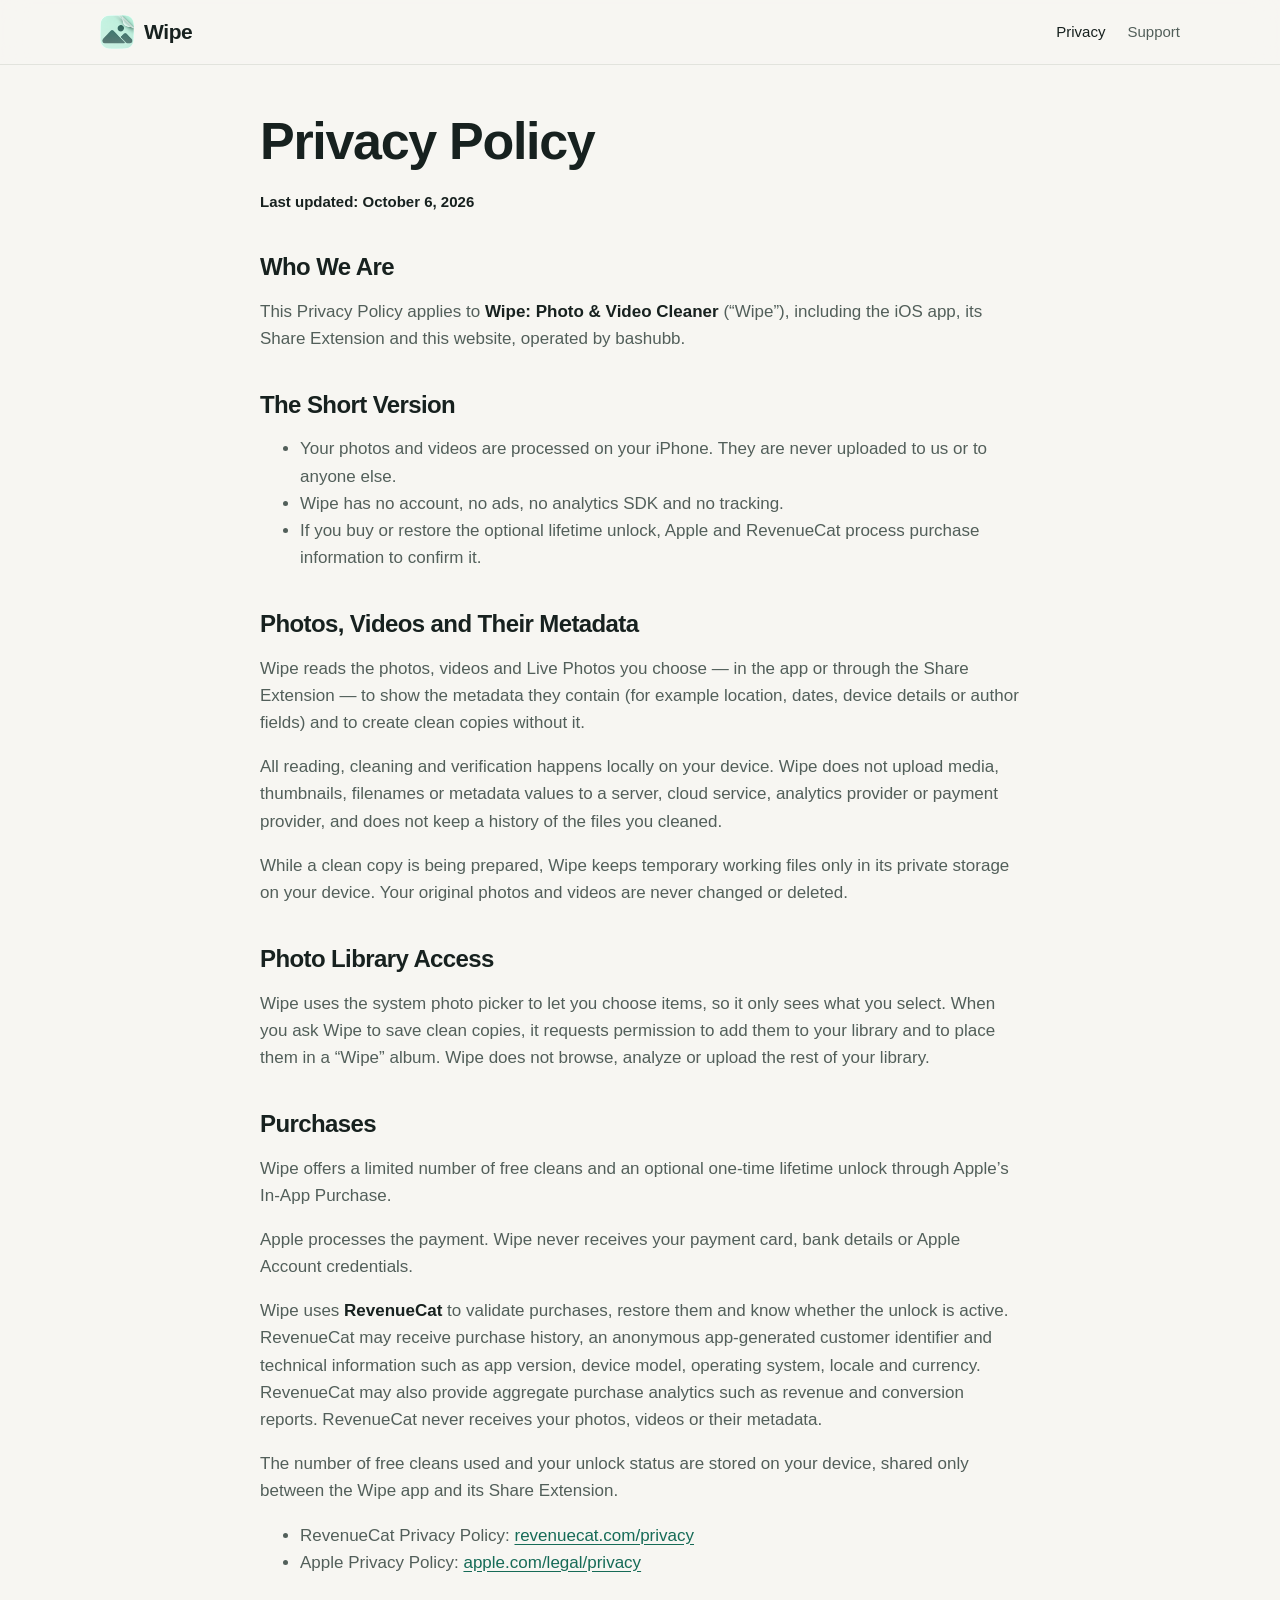
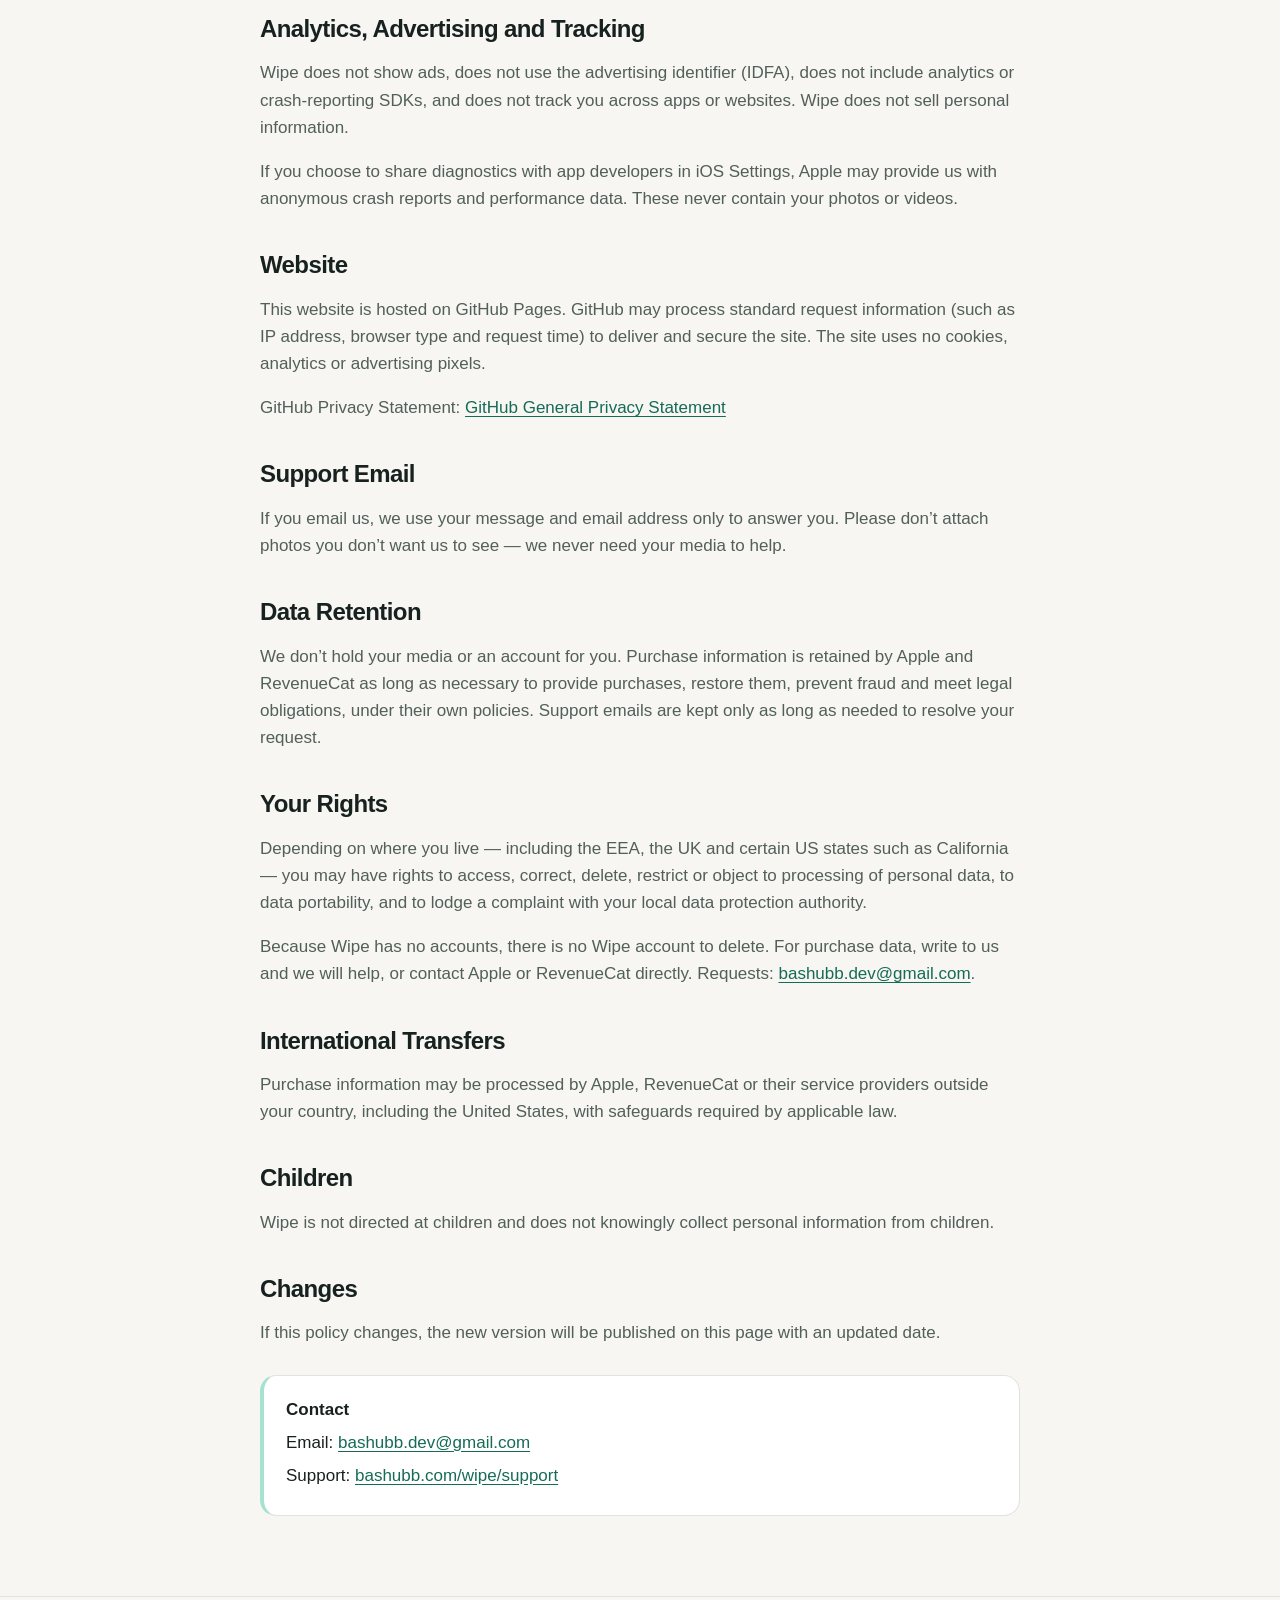
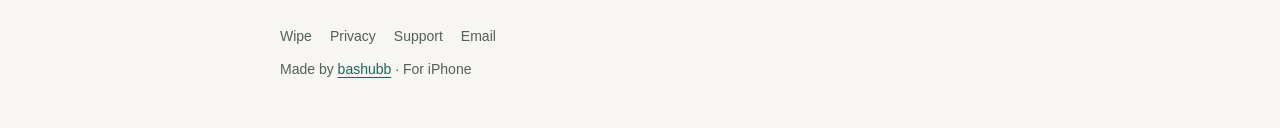
==== docs/privacy/index.html @ 41288f36 "Keep the site light in every system appearance, like the app Co-Authored-By: Claude Opus 5.5 <norepl" ====
<!doctype html>
<html lang="en">
<head>
<meta charset="utf-8">
<meta name="viewport" content="width=device-width, initial-scale=1">
<meta name="theme-color" content="#f7f6f2">
<meta name="color-scheme" content="light">
<title>Privacy Policy | Wipe</title>
<meta name="description" content="How Wipe handles your photos and videos (on your iPhone only), the optional one-time purchase, and website data.">
<link rel="canonical" href="https://bashubb.com/wipe/privacy/">
<meta property="og:type" content="website">
<meta property="og:site_name" content="Wipe">
<meta property="og:title" content="Privacy Policy | Wipe">
<meta property="og:description" content="Your photos and videos never leave your iPhone. No account, no ads, no tracking.">
<meta property="og:url" content="https://bashubb.com/wipe/privacy/">
<meta property="og:image" content="https://bashubb.com/wipe/assets/apple-touch-icon.png">
<meta name="twitter:card" content="summary">
<link rel="icon" href="../assets/app-icon-128.png" type="image/png">
<link rel="apple-touch-icon" href="../assets/apple-touch-icon.png">
<link rel="stylesheet" href="../assets/site.css">
</head>
<body>
<a class="skip" href="#main">Skip to content</a>
<header class="site-header">
  <nav class="nav wrap" aria-label="Main navigation">
    <a class="brand" href="../"><img src="../assets/app-icon-128.png" alt="" width="34" height="34">Wipe</a>
    <div class="nav-links"><a href="./" aria-current="page">Privacy</a><a href="../support/">Support</a></div>
  </nav>
</header>
<main id="main" class="wrap narrow page">
<article>
<h1>Privacy Policy</h1>
<p class="updated"><strong>Last updated: October 6, 2026</strong></p>

<h2>Who We Are</h2>
<p>This Privacy Policy applies to <strong>Wipe: Photo &amp; Video Cleaner</strong> (“Wipe”), including the iOS app, its Share Extension and this website, operated by bashubb.</p>

<h2>The Short Version</h2>
<ul>
  <li>Your photos and videos are processed on your iPhone. They are never uploaded to us or to anyone else.</li>
  <li>Wipe has no account, no ads, no analytics SDK and no tracking.</li>
  <li>If you buy or restore the optional lifetime unlock, Apple and RevenueCat process purchase information to confirm it.</li>
</ul>

<h2>Photos, Videos and Their Metadata</h2>
<p>Wipe reads the photos, videos and Live Photos you choose — in the app or through the Share Extension — to show the metadata they contain (for example location, dates, device details or author fields) and to create clean copies without it.</p>
<p>All reading, cleaning and verification happens locally on your device. Wipe does not upload media, thumbnails, filenames or metadata values to a server, cloud service, analytics provider or payment provider, and does not keep a history of the files you cleaned.</p>
<p>While a clean copy is being prepared, Wipe keeps temporary working files only in its private storage on your device. Your original photos and videos are never changed or deleted.</p>

<h2>Photo Library Access</h2>
<p>Wipe uses the system photo picker to let you choose items, so it only sees what you select. When you ask Wipe to save clean copies, it requests permission to add them to your library and to place them in a “Wipe” album. Wipe does not browse, analyze or upload the rest of your library.</p>

<h2>Purchases</h2>
<p>Wipe offers a limited number of free cleans and an optional one-time lifetime unlock through Apple’s In-App Purchase.</p>
<p>Apple processes the payment. Wipe never receives your payment card, bank details or Apple Account credentials.</p>
<p>Wipe uses <strong>RevenueCat</strong> to validate purchases, restore them and know whether the unlock is active. RevenueCat may receive purchase history, an anonymous app-generated customer identifier and technical information such as app version, device model, operating system, locale and currency. RevenueCat may also provide aggregate purchase analytics such as revenue and conversion reports. RevenueCat never receives your photos, videos or their metadata.</p>
<p>The number of free cleans used and your unlock status are stored on your device, shared only between the Wipe app and its Share Extension.</p>
<ul>
  <li>RevenueCat Privacy Policy: <a href="https://www.revenuecat.com/privacy" rel="noopener">revenuecat.com/privacy</a></li>
  <li>Apple Privacy Policy: <a href="https://www.apple.com/legal/privacy/" rel="noopener">apple.com/legal/privacy</a></li>
</ul>

<h2>Analytics, Advertising and Tracking</h2>
<p>Wipe does not show ads, does not use the advertising identifier (IDFA), does not include analytics or crash-reporting SDKs, and does not track you across apps or websites. Wipe does not sell personal information.</p>
<p>If you choose to share diagnostics with app developers in iOS Settings, Apple may provide us with anonymous crash reports and performance data. These never contain your photos or videos.</p>

<h2>Website</h2>
<p>This website is hosted on GitHub Pages. GitHub may process standard request information (such as IP address, browser type and request time) to deliver and secure the site. The site uses no cookies, analytics or advertising pixels.</p>
<p>GitHub Privacy Statement: <a href="https://docs.github.com/en/site-policy/privacy-policies/github-general-privacy-statement" rel="noopener">GitHub General Privacy Statement</a></p>

<h2>Support Email</h2>
<p>If you email us, we use your message and email address only to answer you. Please don’t attach photos you don’t want us to see — we never need your media to help.</p>

<h2>Data Retention</h2>
<p>We don’t hold your media or an account for you. Purchase information is retained by Apple and RevenueCat as long as necessary to provide purchases, restore them, prevent fraud and meet legal obligations, under their own policies. Support emails are kept only as long as needed to resolve your request.</p>

<h2>Your Rights</h2>
<p>Depending on where you live — including the EEA, the UK and certain US states such as California — you may have rights to access, correct, delete, restrict or object to processing of personal data, to data portability, and to lodge a complaint with your local data protection authority.</p>
<p>Because Wipe has no accounts, there is no Wipe account to delete. For purchase data, write to us and we will help, or contact Apple or RevenueCat directly. Requests: <a href="mailto:bashubb.dev@gmail.com">bashubb.dev@gmail.com</a>.</p>

<h2>International Transfers</h2>
<p>Purchase information may be processed by Apple, RevenueCat or their service providers outside your country, including the United States, with safeguards required by applicable law.</p>

<h2>Children</h2>
<p>Wipe is not directed at children and does not knowingly collect personal information from children.</p>

<h2>Changes</h2>
<p>If this policy changes, the new version will be published on this page with an updated date.</p>

<div class="contact">
  <p><strong>Contact</strong></p>
  <p>Email: <a href="mailto:bashubb.dev@gmail.com">bashubb.dev@gmail.com</a></p>
  <p>Support: <a href="https://bashubb.com/wipe/support/">bashubb.com/wipe/support</a></p>
</div>
</article>
</main>
<footer class="site-footer">
  <div class="wrap narrow">
    <nav class="footer-links" aria-label="Footer"><a href="../">Wipe</a><a href="./">Privacy</a><a href="../support/">Support</a><a href="mailto:bashubb.dev@gmail.com">Email</a></nav>
    <p>Made by <a href="https://bashubb.com/">bashubb</a> · For iPhone</p>
  </div>
</footer>
</body>
</html>
---- docs/assets/site.css ----
/* Palette taken from the app: warm off-white, ink text, mint only as an accent. */
:root {
  --bg: #f7f6f2;
  --bg-alt: #efeee8;
  --surface: #ffffff;
  --text: #17211f;
  --muted: #525f5a;
  --line: #e2e3dd;
  --mint: #a6e2d2;
  --on-mint: #132a23;
  --teal: #166b57;
  --risk-bg: #fde9e5;
  --risk: #b13a2c;
  --shadow: 0 1px 2px rgba(23, 33, 31, 0.06), 0 18px 40px -18px rgba(23, 33, 31, 0.28);
  --radius: 20px;
  color-scheme: light;
}
/* Light only, like the app's default appearance. */

* { box-sizing: border-box; }
html { -webkit-text-size-adjust: 100%; scroll-behavior: smooth; }
body {
  margin: 0;
  background: var(--bg);
  color: var(--text);
  font: 17px/1.6 -apple-system, BlinkMacSystemFont, "SF Pro Text", "Inter", "Segoe UI", Roboto, sans-serif;
  -webkit-font-smoothing: antialiased;
  overflow-x: hidden;
}
img { max-width: 100%; height: auto; }
a { color: var(--teal); text-underline-offset: 3px; }
.wrap { max-width: 1120px; margin: 0 auto; padding: 0 20px; }
.narrow { max-width: 760px; }
.skip { position: absolute; left: -999px; }
.skip:focus { left: 16px; top: 16px; z-index: 10; background: var(--surface); padding: 8px 12px; border-radius: 8px; }

/* Header */
.site-header { position: sticky; top: 0; z-index: 5; background: color-mix(in srgb, var(--bg) 82%, transparent); backdrop-filter: saturate(1.4) blur(14px); -webkit-backdrop-filter: saturate(1.4) blur(14px); border-bottom: 1px solid var(--line); }
.nav { display: flex; align-items: center; justify-content: space-between; gap: 16px; min-height: 64px; }
.brand { display: inline-flex; align-items: center; gap: 10px; font-weight: 800; font-size: 21px; letter-spacing: -0.02em; color: var(--text); text-decoration: none; }
.brand img { border-radius: 9px; }
.nav-links { display: flex; align-items: center; gap: 22px; font-size: 15px; }
.nav-links a { color: var(--muted); text-decoration: none; }
.nav-links a:hover, .nav-links a[aria-current="page"] { color: var(--text); }
@media (max-width: 640px) { .nav-links .hide-sm { display: none; } }

/* Buttons */
.button { display: inline-flex; align-items: center; gap: 10px; padding: 15px 26px; border-radius: 16px; background: var(--mint); color: var(--on-mint); font-weight: 650; text-decoration: none; border: 0; box-shadow: 0 10px 24px -12px rgba(22, 107, 87, 0.55); transition: transform .2s ease, box-shadow .2s ease; }
.button:hover { transform: translateY(-1px); box-shadow: 0 14px 28px -12px rgba(22, 107, 87, 0.65); }
.button.small { padding: 8px 14px; border-radius: 11px; font-size: 14px; box-shadow: none; }
.button[aria-disabled="true"] { cursor: default; }
.button .soon { font-weight: 500; opacity: .75; }

/* Type */
h1, h2, h3 { letter-spacing: -0.025em; line-height: 1.1; color: var(--text); }
h1 { font-size: clamp(40px, 7vw, 72px); font-weight: 800; margin: 0 0 20px; }
h2 { font-size: clamp(30px, 4.4vw, 48px); font-weight: 800; margin: 0 0 14px; }
h3 { font-size: 20px; font-weight: 700; margin: 0 0 6px; letter-spacing: -0.01em; }
p, li { color: var(--muted); }
strong { color: var(--text); }
.eyebrow { display: inline-block; font-size: 13px; font-weight: 700; letter-spacing: .12em; text-transform: uppercase; color: var(--teal); margin-bottom: 14px; }
.lead { font-size: clamp(18px, 2.2vw, 21px); color: var(--muted); max-width: 34em; }
.center { text-align: center; }
.center .lead { margin-left: auto; margin-right: auto; }

section { padding: clamp(72px, 10vw, 120px) 0; scroll-margin-top: 64px; }
.alt { background: var(--bg-alt); }

/* Hero */
.hero { padding: clamp(48px, 8vw, 96px) 0 clamp(64px, 9vw, 112px); }
.hero-grid { display: grid; grid-template-columns: 1.05fr 0.95fr; gap: 48px; align-items: center; }
.hero-cta { display: flex; flex-wrap: wrap; align-items: center; gap: 16px 24px; margin-top: 32px; }
.trust { display: flex; flex-wrap: wrap; gap: 8px 20px; margin: 22px 0 0; padding: 0; list-style: none; font-size: 15px; }
.trust li::before { content: "✓"; color: var(--teal); font-weight: 800; margin-right: 7px; }
@media (max-width: 900px) { .hero-grid { grid-template-columns: 1fr; } }

/* Hero animation: metadata leaves the photo */
.stage { position: relative; aspect-ratio: 1 / 1; max-width: 520px; width: 100%; margin: 0 auto; }
.scene { position: relative; overflow: hidden; background: linear-gradient(180deg, #cfeee6 0%, #e8f5f1 55%, #bfe3d8 56%, #93cbbb 100%); }
.scene .sun { position: absolute; width: 16%; aspect-ratio: 1; border-radius: 50%; background: #fff7df; top: 16%; right: 18%; box-shadow: 0 0 40px 12px rgba(255, 247, 223, .8); }
.scene .ridge { position: absolute; left: -10%; right: -10%; bottom: 30%; height: 42%; background: #7fbfae; clip-path: polygon(0 100%, 18% 38%, 32% 64%, 50% 18%, 66% 58%, 80% 34%, 100% 70%, 100% 100%); }
.scene .ridge.back { bottom: 36%; background: #a9d8ca; clip-path: polygon(0 100%, 12% 50%, 28% 70%, 44% 30%, 60% 62%, 76% 22%, 92% 56%, 100% 40%, 100% 100%); }
.scene .lake { position: absolute; left: 0; right: 0; bottom: 0; height: 31%; background: linear-gradient(180deg, #5fae9a, #3f8f7c); }
.scene .tree { position: absolute; bottom: 26%; width: 7%; aspect-ratio: .55; background: #2f6f5e; clip-path: polygon(50% 0, 100% 100%, 0 100%); }
.scene .t1 { left: 12%; } .scene .t2 { left: 19%; width: 5%; } .scene .t3 { right: 14%; width: 6%; }
.photo { position: absolute; inset: 14% 12% 14% 12%; border-radius: 26px; box-shadow: var(--shadow); transform: rotate(-3deg); }

.chip { position: absolute; z-index: 10; display: inline-flex; align-items: center; gap: 8px; padding: 9px 14px; border-radius: 14px; background: var(--surface); color: var(--text); font-size: clamp(12px, 1.5vw, 14px); font-weight: 600; white-space: nowrap; box-shadow: var(--shadow); border: 1px solid var(--line); transition: opacity .5s ease, transform .5s cubic-bezier(.4, 0, .2, 1), filter .5s ease; }
.chip svg { width: 16px; height: 16px; flex: none; color: var(--risk); }
.chip.c1 { top: 8%; left: -2%; }
.chip.c2 { top: 40%; right: -4%; transition-delay: .08s; }
.chip.c3 { bottom: 12%; left: -1%; transition-delay: .16s; }
.deck.wiping .chip { opacity: 0; transform: translateY(-40px) scale(.92); filter: blur(6px); }

.deck-card { position: absolute; inset: 9% 17% 9% 17%; border-radius: 22px; overflow: hidden; background: var(--surface); border: 6px solid var(--surface); box-shadow: var(--shadow); transition: transform .55s cubic-bezier(.3, .7, .2, 1), opacity .45s ease; }
.deck-card img { display: block; width: 100%; height: 100%; object-fit: cover; border-radius: 16px; }
.deck-card[data-pos="0"] { z-index: 6; transform: rotate(-3deg); }
.deck-card[data-pos="1"] { z-index: 5; transform: translate(14px, 8px) rotate(4deg); }
.deck-card[data-pos="2"] { z-index: 4; transform: translate(-16px, 12px) rotate(-8deg); }
.deck-card[data-pos="3"], .deck-card[data-pos="4"], .deck-card[data-pos="5"] { z-index: 3; transform: translate(0, 14px) rotate(1deg); opacity: 0; }
.deck-card[data-pos="out"] { z-index: 7; transform: translate(70%, -6%) rotate(16deg); opacity: 0; }

.dust { position: absolute; z-index: 11; width: 6px; height: 6px; border-radius: 1px; background: var(--mint); opacity: 0; }
.deck.wiping .dust { animation: dust .9s ease-out both; }
@keyframes dust {
  0% { opacity: 0; transform: translate(0, 0); }
  25% { opacity: .9; }
  100% { opacity: 0; transform: translate(var(--dx), var(--dy)); }
}
.clean-badge { position: absolute; z-index: 12; left: 50%; bottom: 3%; display: inline-flex; align-items: center; gap: 8px; padding: 10px 16px; border-radius: 999px; background: var(--mint); color: var(--on-mint); font-weight: 700; font-size: 15px; box-shadow: var(--shadow); opacity: 0; transform: translate(-50%, 10px) scale(.94); transition: opacity .35s ease, transform .35s cubic-bezier(.3, .7, .2, 1); }
.deck.cleaned .clean-badge { opacity: 1; transform: translate(-50%, 0) scale(1); }
@media (prefers-reduced-motion: reduce) { .deck-card, .chip { transition: none; } .dust { display: none; } }

/* Phones */
.phone { position: relative; width: 100%; max-width: 300px; border-radius: 46px; padding: 10px; background: #111614; box-shadow: var(--shadow), inset 0 0 0 2px #2b3330; }
.phone img { display: block; width: 100%; border-radius: 37px; }
.phones { display: grid; grid-template-columns: repeat(3, 1fr); gap: clamp(16px, 3vw, 40px); align-items: start; margin-top: 56px; }
.phones figure { margin: 0; display: flex; flex-direction: column; align-items: center; text-align: center; }
.phones figure:nth-child(2) { transform: translateY(-28px); }
.phones figcaption { margin-top: 22px; max-width: 280px; }
.step { display: inline-flex; width: 30px; height: 30px; border-radius: 50%; background: var(--mint); color: var(--on-mint); font-weight: 800; font-size: 15px; align-items: center; justify-content: center; margin-bottom: 10px; }
@media (max-width: 760px) {
  .phones { grid-template-columns: 1fr; }
  .phones figure:nth-child(2) { transform: none; }
  .phone { max-width: 270px; }
}

/* Reveal grid */
.split { display: grid; grid-template-columns: 1fr 1fr; gap: 64px; align-items: center; }
.split .phone { margin: 0 auto; transform: rotate(2deg); }
@media (max-width: 900px) { .split { grid-template-columns: 1fr; } }
.reveal-list { display: grid; grid-template-columns: 1fr 1fr; gap: 12px; margin-top: 28px; }
.reveal-item { background: var(--surface); border: 1px solid var(--line); border-radius: 16px; padding: 16px; }
.reveal-item .label { display: flex; align-items: center; gap: 8px; font-weight: 700; color: var(--text); }
.reveal-item .label svg { width: 18px; height: 18px; color: var(--risk); }
.reveal-item p { margin: 4px 0 0; font-size: 14px; line-height: 1.45; }
@media (max-width: 520px) { .reveal-list { grid-template-columns: 1fr; } }

/* Dark quality band */
.band { background: linear-gradient(135deg, #050c0a 0%, #071814 50%, #110b0f 100%); color: #f0f4f2; }
.band h2, .band strong, .band h3 { color: #f0f4f2; }
.band p, .band li { color: #b3c2bc; }
.band .eyebrow { color: var(--mint); }
.stats { display: grid; grid-template-columns: repeat(4, 1fr); gap: 16px; margin-top: 48px; }
.stat { border: 1px solid rgba(166, 226, 210, .18); border-radius: var(--radius); padding: 24px; background: rgba(166, 226, 210, .05); }
.stat .big { display: block; font-size: clamp(30px, 3.6vw, 44px); font-weight: 800; letter-spacing: -0.03em; color: var(--mint); line-height: 1; margin-bottom: 12px; }
.stat p { margin: 0; font-size: 15px; }
@media (max-width: 900px) { .stats { grid-template-columns: 1fr 1fr; } }
@media (max-width: 480px) { .stats { grid-template-columns: 1fr; } }

/* Presets */
.presets { display: grid; grid-template-columns: repeat(3, 1fr); gap: 16px; margin-top: 48px; }
.preset { position: relative; background: var(--surface); border: 1px solid var(--line); border-radius: var(--radius); padding: 26px; box-shadow: var(--shadow); }
.preset.featured { border: 2px solid var(--mint); }
.preset .tag { position: absolute; top: -12px; left: 24px; background: var(--mint); color: var(--on-mint); font-size: 12px; font-weight: 700; padding: 4px 10px; border-radius: 999px; }
.preset ul { list-style: none; padding: 0; margin: 14px 0 0; font-size: 15px; }
.preset li { padding: 5px 0; border-top: 1px solid var(--line); }
.preset li:first-child { border-top: 0; }
.preset .rm { color: var(--risk); font-weight: 700; margin-right: 6px; }
.preset .kp { color: var(--teal); font-weight: 700; margin-right: 6px; }
@media (max-width: 860px) { .presets { grid-template-columns: 1fr; } }

/* Promise */
.promise { display: grid; grid-template-columns: repeat(4, 1fr); gap: 16px; margin-top: 44px; }
.promise div { text-align: center; padding: 26px 16px; border-radius: var(--radius); background: var(--surface); border: 1px solid var(--line); }
.promise .icon { display: inline-flex; width: 48px; height: 48px; border-radius: 14px; background: color-mix(in srgb, var(--mint) 45%, transparent); color: var(--on-mint); align-items: center; justify-content: center; margin-bottom: 12px; }
.promise .icon svg { width: 24px; height: 24px; }
.promise p { margin: 4px 0 0; font-size: 15px; }
@media (max-width: 860px) { .promise { grid-template-columns: 1fr 1fr; } }

.final { text-align: center; }
.final img { border-radius: 30px; box-shadow: var(--shadow); margin-bottom: 26px; }

/* Article pages (privacy, support) */
main.page { padding: 48px 0 80px; }
main.page h1 { font-size: clamp(34px, 6vw, 52px); }
main.page h2 { font-size: 24px; margin: 40px 0 8px; }
main.page h3 { margin-top: 24px; }
.updated { font-size: 15px; }
details { background: var(--surface); border: 1px solid var(--line); border-radius: 16px; padding: 16px 20px; margin: 10px 0; }
summary { cursor: pointer; font-weight: 650; color: var(--text); }
details p { margin: 10px 0 0; }
.contact { background: var(--surface); border: 1px solid var(--line); border-left: 4px solid var(--mint); border-radius: 16px; padding: 20px 22px; margin-top: 28px; }
.contact p { margin: 0 0 6px; color: var(--text); }

/* Footer */
.site-footer { border-top: 1px solid var(--line); padding: 28px 0 44px; font-size: 14px; }
.site-footer p { margin: 4px 0; }
.footer-links { display: flex; flex-wrap: wrap; gap: 18px; margin-bottom: 10px; }
.footer-links a { color: var(--muted); text-decoration: none; }
.footer-links a:hover { color: var(--text); }

/* Inspector: what one file reveals, before and after */
.inspector { background: var(--surface); border: 1px solid var(--line); border-radius: 24px; padding: 20px; box-shadow: var(--shadow); max-width: 440px; width: 100%; margin: 0 auto; }
.insp-head { display: flex; align-items: center; gap: 14px; }
.insp-head .thumb { width: 64px; height: 64px; border-radius: 14px; flex: none; }
.insp-head strong { display: block; font-size: 17px; }
.insp-sub { font-size: 14px; color: var(--muted); }
.seg { display: grid; grid-template-columns: 1fr 1fr; gap: 4px; padding: 4px; margin: 18px 0 8px; border-radius: 12px; background: var(--bg-alt); }
.seg button { font: inherit; font-size: 14px; font-weight: 650; padding: 8px; border: 0; border-radius: 9px; background: transparent; color: var(--muted); cursor: pointer; }
.seg button[aria-pressed="true"] { background: var(--surface); color: var(--text); box-shadow: 0 1px 3px rgba(0,0,0,.12); }
.fields { list-style: none; margin: 0; padding: 0; }
.fields li { display: grid; grid-template-columns: 20px 92px 1fr; align-items: center; gap: 10px; padding: 12px 2px; border-top: 1px solid var(--line); font-size: 15px; position: relative; }
.fields li:first-child { border-top: 0; }
.fields svg { width: 18px; height: 18px; color: var(--risk); }
.fields .keep svg { color: var(--teal); }
.fields .k { color: var(--muted); }
.fields .v { color: var(--text); font-weight: 600; text-align: right; transition: opacity .35s ease, transform .35s ease, filter .35s ease; transition-delay: calc(var(--i) * 140ms); }
.fields .gone { position: absolute; right: 2px; font-size: 13px; font-weight: 700; padding: 3px 10px; border-radius: 999px; background: color-mix(in srgb, var(--mint) 55%, transparent); color: var(--on-mint); opacity: 0; transform: scale(.9); transition: opacity .3s ease, transform .3s ease; transition-delay: calc(var(--i) * 140ms + 120ms); }
.inspector[data-state="clean"] .rm .v { opacity: 0; transform: translateX(10px); filter: blur(4px); }
.inspector[data-state="clean"] .rm .gone { opacity: 1; transform: scale(1); }
.inspector[data-state="clean"] .rm svg { color: var(--muted); }
.insp-foot { margin-top: 10px; padding: 12px 14px; border-radius: 12px; font-size: 14px; font-weight: 650; background: var(--risk-bg); color: var(--risk); transition: background .4s ease, color .4s ease; }
.insp-foot .when-clean { display: none; align-items: center; gap: 6px; }
.inspector[data-state="clean"] .insp-foot { background: color-mix(in srgb, var(--mint) 40%, transparent); color: var(--on-mint); }
.inspector[data-state="clean"] .when-original { display: none; }
.inspector[data-state="clean"] .when-clean { display: inline-flex; }

/* Share Sheet pictogram */
.sheet { max-width: 420px; width: 100%; margin: 0 auto; background: var(--surface); border: 1px solid var(--line); border-radius: 28px; padding: 18px; box-shadow: var(--shadow); }
.sheet-head { display: flex; align-items: center; gap: 14px; padding-bottom: 16px; border-bottom: 1px solid var(--line); }
.sheet-head strong { display: block; font-size: 16px; }
.sheet-head span { font-size: 14px; color: var(--teal); }
.sheet-head .close { margin-left: auto; width: 30px; height: 30px; border-radius: 50%; background: var(--bg-alt); color: var(--muted); display: inline-flex; align-items: center; justify-content: center; font-size: 13px; }
.stack { position: relative; width: 62px; height: 54px; flex: none; }
.stack .scene { position: absolute; width: 40px; height: 48px; border-radius: 8px; border: 2px solid var(--surface); box-shadow: 0 2px 6px rgba(0,0,0,.15); }
.stack .s0 { left: 0; top: 4px; transform: rotate(-8deg); }
.stack .s1 { left: 11px; top: 2px; transform: rotate(2deg); }
.stack .s2 { left: 22px; top: 4px; transform: rotate(10deg); }
.apps { display: grid; grid-template-columns: repeat(4, 1fr); gap: 8px; padding: 20px 0 16px; text-align: center; font-size: 12px; color: var(--muted); }
.app { display: flex; flex-direction: column; align-items: center; gap: 8px; }
.app .ico, .app img { width: 60px; height: 60px; border-radius: 15px; display: inline-flex; align-items: center; justify-content: center; color: #fff; }
.app .ico svg { width: 30px; height: 30px; }
.g1 { background: linear-gradient(180deg, #6fb7ff, #2f80ed); }
.g2 { background: linear-gradient(180deg, #6ee27e, #2fbf4a); }
.g3 { background: linear-gradient(180deg, #74c3ff, #1f7ae0); }
.app.wipe { color: var(--text); font-weight: 700; }
.app.wipe img { box-shadow: 0 0 0 3px var(--surface), 0 0 0 6px var(--mint); animation: pick 3.2s ease-in-out infinite; }
@keyframes pick { 0%, 60%, 100% { transform: scale(1); } 70% { transform: scale(.9); } 80% { transform: scale(1.04); } }
.sheet-actions { display: grid; gap: 8px; }
.sheet-actions span { padding: 13px 16px; border-radius: 12px; background: var(--bg-alt); color: var(--text); font-size: 15px; }

/* Step pictograms */
.picto { position: relative; width: 100%; max-width: 280px; aspect-ratio: 1; margin: 0 auto; border-radius: 28px; background: var(--surface); border: 1px solid var(--line); box-shadow: var(--shadow); display: flex; align-items: center; justify-content: center; }
.picto .scene { width: 52%; aspect-ratio: .8; border-radius: 14px; box-shadow: 0 6px 18px rgba(0,0,0,.12); }
.picto .tagchip { position: absolute; display: inline-flex; align-items: center; gap: 6px; padding: 6px 10px; border-radius: 10px; background: var(--surface); border: 1px solid var(--line); font-size: 12px; font-weight: 650; color: var(--text); box-shadow: 0 6px 16px -8px rgba(0,0,0,.3); }
.picto .tagchip svg { width: 13px; height: 13px; color: var(--risk); }
.lens { position: absolute; right: 16%; bottom: 16%; width: 30%; aspect-ratio: 1; border-radius: 50%; border: 6px solid var(--text); background: color-mix(in srgb, var(--mint) 30%, transparent); backdrop-filter: blur(1px); }
.lens::after { content: ""; position: absolute; width: 40%; height: 9px; border-radius: 6px; background: var(--text); right: -36%; bottom: -14%; transform: rotate(45deg); }
.ring { position: absolute; width: 74%; aspect-ratio: 1; border-radius: 50%; background: conic-gradient(var(--mint) 0 var(--p, 72%), var(--line) 0); -webkit-mask: radial-gradient(farthest-side, transparent calc(100% - 9px), #000 calc(100% - 8px)); mask: radial-gradient(farthest-side, transparent calc(100% - 9px), #000 calc(100% - 8px)); animation: ring 4s ease-in-out infinite; }
@property --p { syntax: "<percentage>"; inherits: false; initial-value: 0%; }
@keyframes ring { 0% { --p: 0%; } 70%, 100% { --p: 100%; } }
.picto .ok { position: absolute; right: 18%; top: 16%; width: 44px; height: 44px; border-radius: 50%; background: var(--mint); color: var(--on-mint); display: inline-flex; align-items: center; justify-content: center; box-shadow: 0 6px 16px -6px rgba(22,107,87,.6); }
.picto .ok svg { width: 22px; height: 22px; }
.picto .send { position: absolute; left: 16%; bottom: 16%; width: 44px; height: 44px; border-radius: 50%; background: var(--text); color: var(--bg); display: inline-flex; align-items: center; justify-content: center; }
.picto .send svg { width: 20px; height: 20px; }
@media (prefers-reduced-motion: reduce) { .ring, .app.wipe img { animation: none; } .ring { --p: 100%; } .fields .v, .fields .gone { transition: none; } }
@media (max-width: 900px) { #reveals .inspector { order: -1; } #reveals .split { gap: 40px; } }
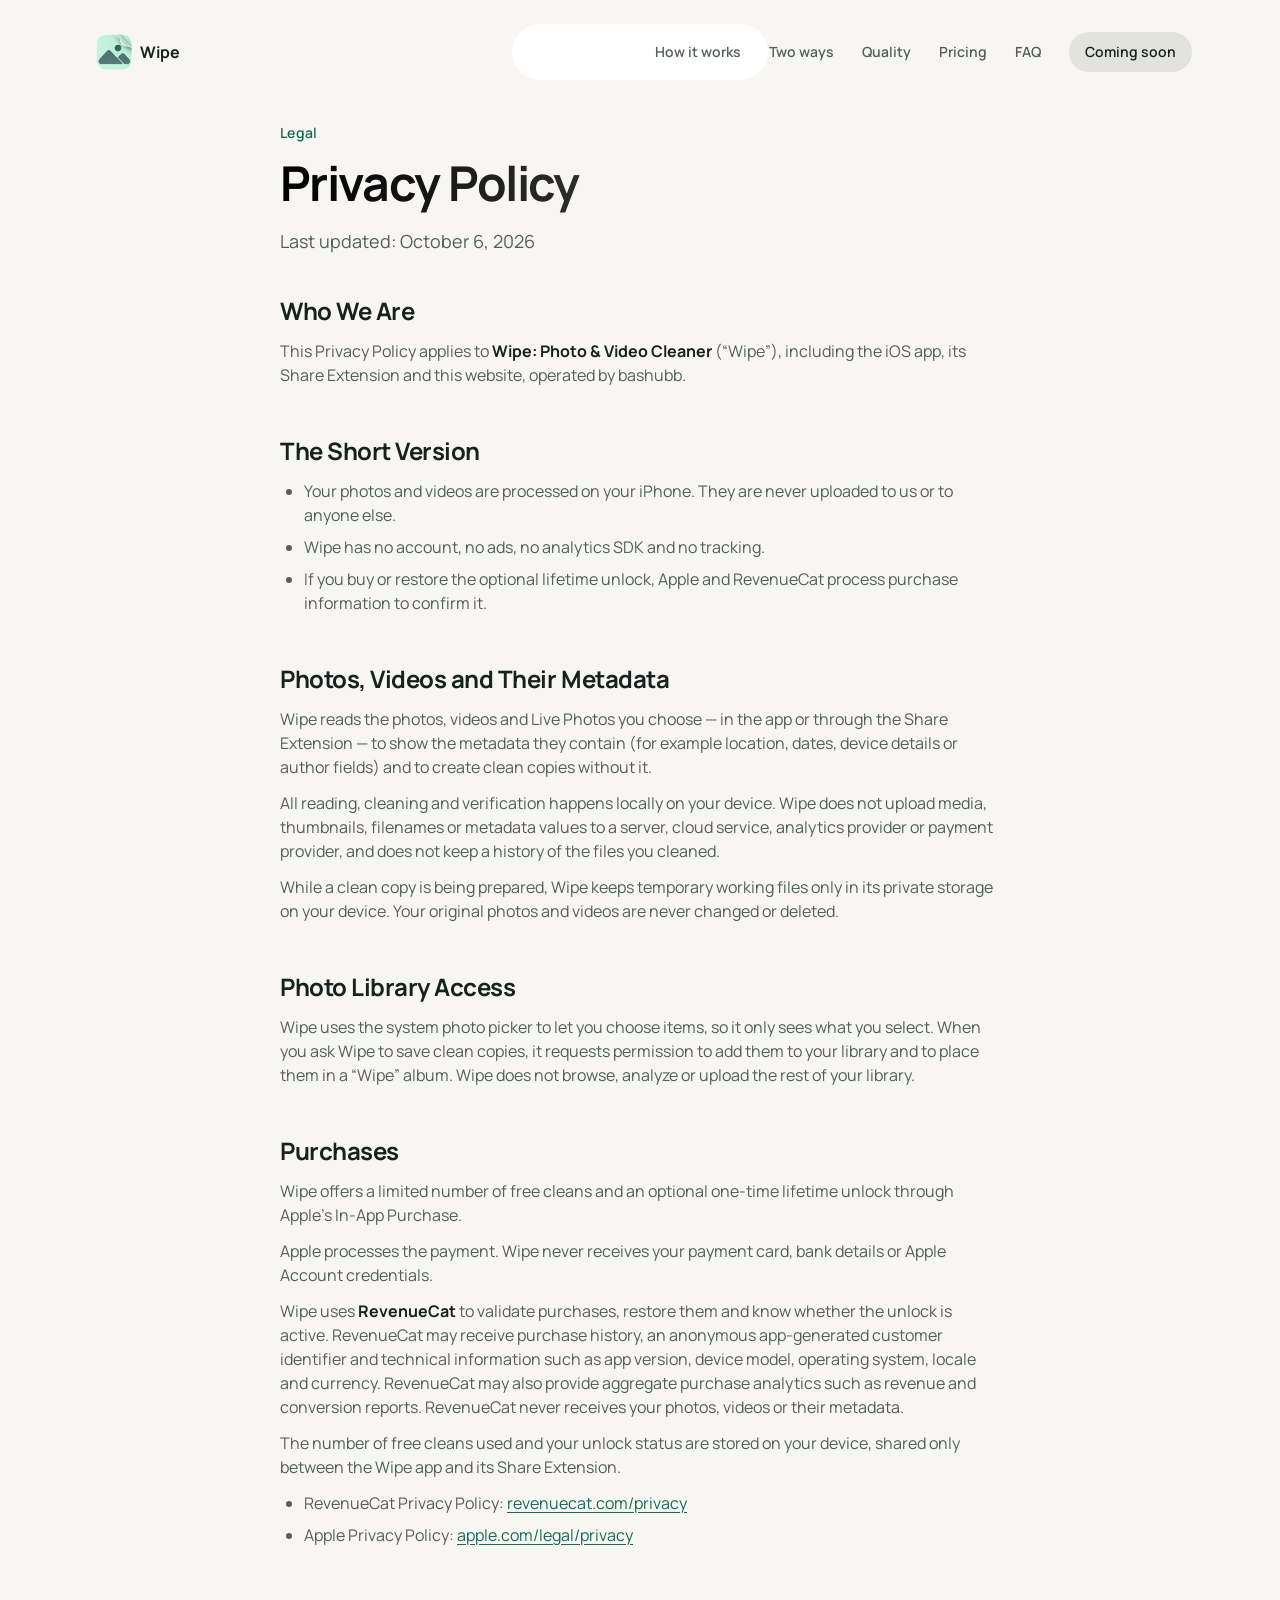
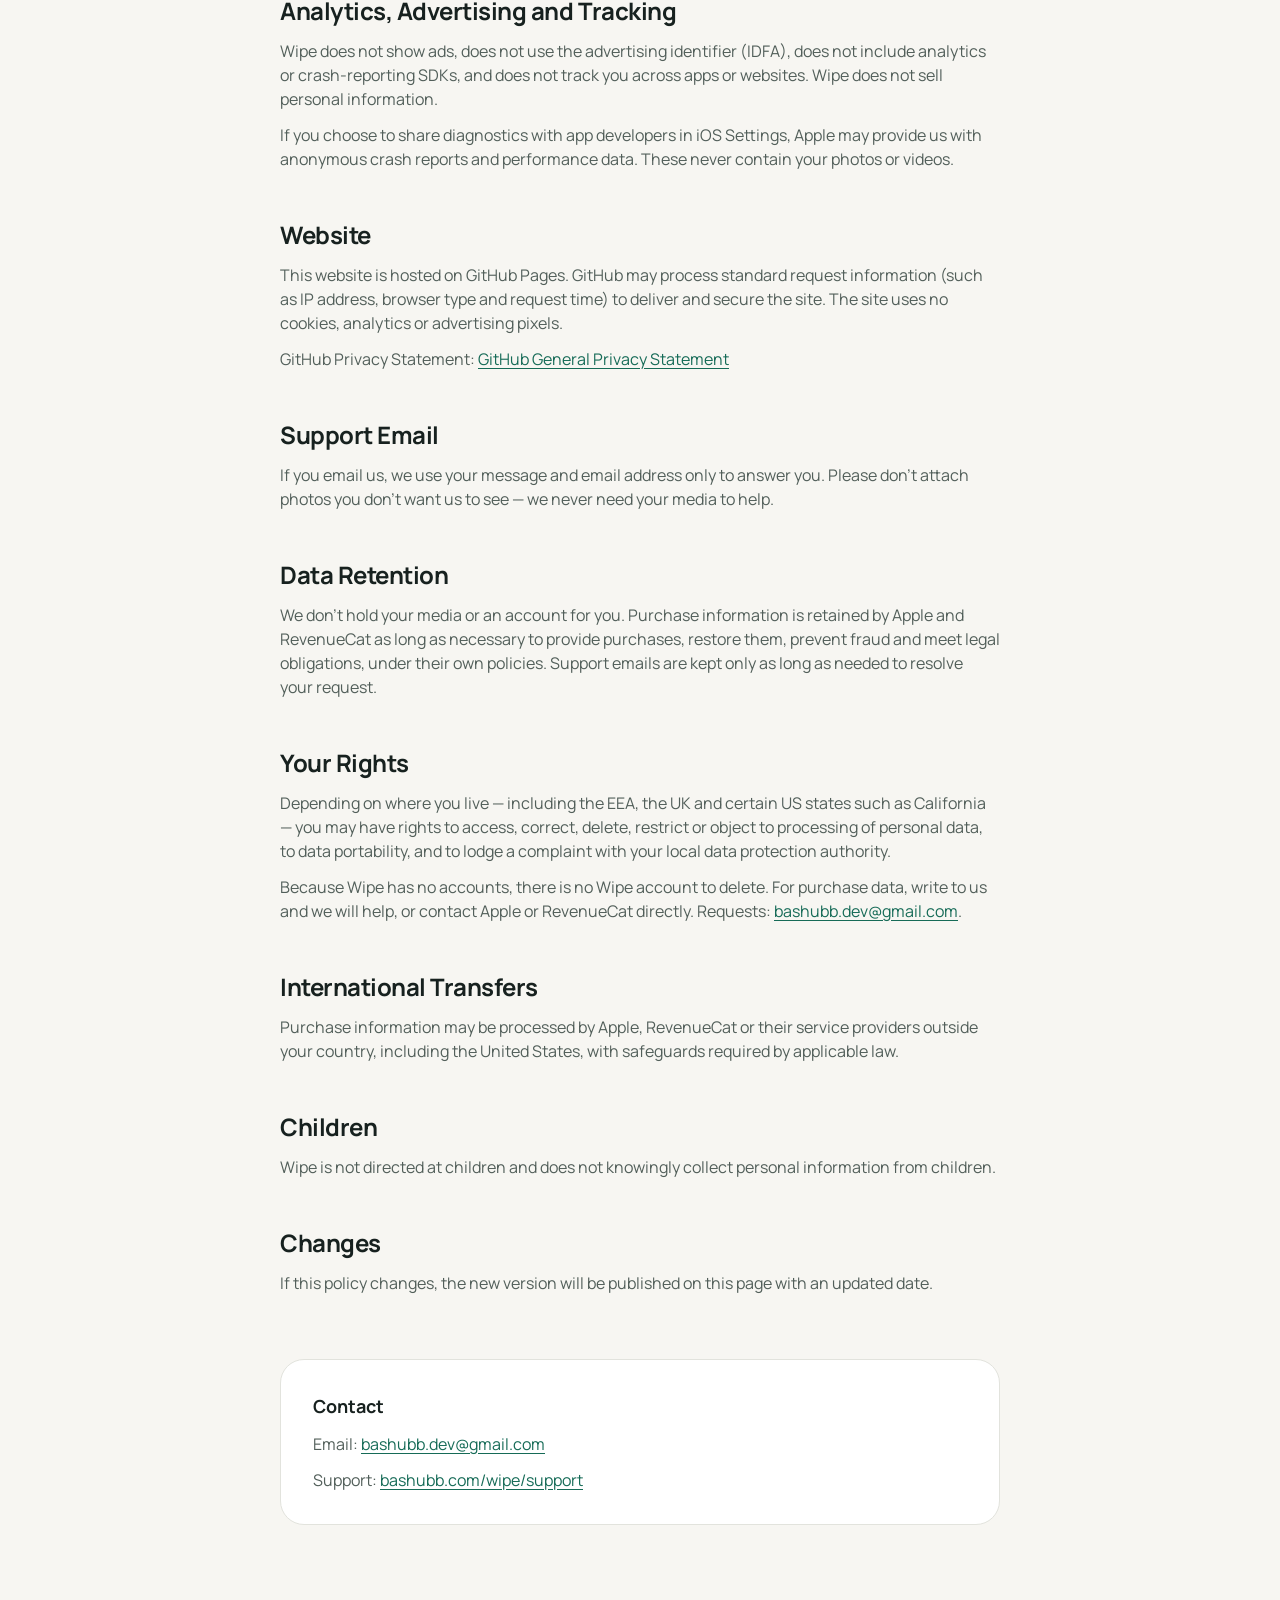
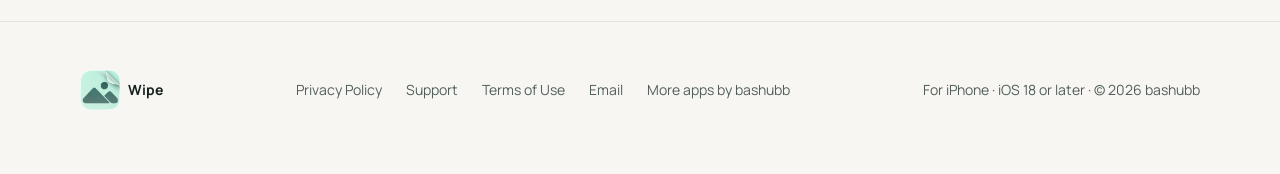
==== commit 269e64ed: "Phones: one 64 px rhythm for every section, menu jumps land under the bar; privacy and support rebui" ====
--- a/docs/privacy/index.html
+++ b/docs/privacy/index.html
@@ -1,10 +1,8 @@
 <!doctype html>
-<html lang="en">
+<html lang="en" class="no-js" data-store="soon">
 <head>
 <meta charset="utf-8">
 <meta name="viewport" content="width=device-width, initial-scale=1">
-<meta name="theme-color" content="#f7f6f2">
-<meta name="color-scheme" content="light">
 <title>Privacy Policy | Wipe</title>
 <meta name="description" content="How Wipe handles your photos and videos (on your iPhone only), the optional one-time purchase, and website data.">
 <link rel="canonical" href="https://bashubb.com/wipe/privacy/">
@@ -15,90 +13,114 @@
 <meta property="og:url" content="https://bashubb.com/wipe/privacy/">
 <meta property="og:image" content="https://bashubb.com/wipe/assets/apple-touch-icon.png">
 <meta name="twitter:card" content="summary">
-<link rel="icon" href="../assets/app-icon-128.png" type="image/png">
-<link rel="apple-touch-icon" href="../assets/apple-touch-icon.png">
-<link rel="stylesheet" href="../assets/site.css">
+<link rel="icon" href="../assets/fav/favicon-32.png" type="image/png" sizes="32x32">
+<link rel="icon" href="../assets/fav/favicon-48.png" type="image/png" sizes="48x48">
+<link rel="icon" href="../assets/fav/favicon-192.png" type="image/png" sizes="192x192">
+<link rel="apple-touch-icon" href="../assets/fav/apple-touch-icon.png">
+<meta name="theme-color" content="#f7f6f2">
+<link rel="preload" href="../assets/fonts/manrope-latin.woff2" as="font" type="font/woff2" crossorigin>
+<link rel="stylesheet" href="../assets/landing.css?v=54">
+<link rel="stylesheet" href="../assets/wipe.css?v=52">
 </head>
 <body>
 <a class="skip" href="#main">Skip to content</a>
-<header class="site-header">
-  <nav class="nav wrap" aria-label="Main navigation">
-    <a class="brand" href="../"><img src="../assets/app-icon-128.png" alt="" width="34" height="34">Wipe</a>
-    <div class="nav-links"><a href="./" aria-current="page">Privacy</a><a href="../support/">Support</a></div>
-  </nav>
-</header>
-<main id="main" class="wrap narrow page">
-<article>
-<h1>Privacy Policy</h1>
-<p class="updated"><strong>Last updated: October 6, 2026</strong></p>
+<svg width="0" height="0" style="position:absolute" aria-hidden="true"><symbol id="i-apple-logo" viewBox="0 0 256 256" fill="currentColor"><path d="M227,168a12,12,0,0,0-4.21-5.09C207.25,152.22,204,133.68,204,120c0-16.17,12.68-30.6,20.25-37.76a12,12,0,0,0,0-17.43C210.89,52.17,188.81,44,168,44a76.29,76.29,0,0,0-40,11.37,75.59,75.59,0,0,0-93.58,11A78.64,78.64,0,0,0,12,123.51,131,131,0,0,0,53.43,216,43.81,43.81,0,0,0,83.6,228h87.69a43.87,43.87,0,0,0,32.05-13.85,127.63,127.63,0,0,0,18.4-25.39c1.57-2.88,3-5.71,4.14-8.41C227.47,176.67,229.12,172.87,227,168Zm-41.23,29.82A19.78,19.78,0,0,1,171.29,204H83.6a19.85,19.85,0,0,1-13.7-5.42A107.18,107.18,0,0,1,36,122.88,54.49,54.49,0,0,1,51.5,83.28,50.86,50.86,0,0,1,88,68h.72A51.5,51.5,0,0,1,120.48,79.4a12,12,0,0,0,15,0A51.41,51.41,0,0,1,168,68a67.24,67.24,0,0,1,29.88,7.4C186.26,89.66,180,105.13,180,120c0,23.33,7.47,42.89,21.25,56.19A103.3,103.3,0,0,1,185.76,197.81ZM128.75,13A43.83,43.83,0,0,1,142.17,1.51a12,12,0,0,1,11.64,21,19.84,19.84,0,0,0-6.11,5.24A12,12,0,0,1,128.75,13Z"/></symbol><symbol id="i-arrow-right" viewBox="0 0 256 256" fill="currentColor"><path d="M224.49,136.49l-72,72a12,12,0,0,1-17-17L187,140H40a12,12,0,0,1,0-24H187L135.51,64.48a12,12,0,0,1,17-17l72,72A12,12,0,0,1,224.49,136.49Z"/></symbol><symbol id="i-check" viewBox="0 0 256 256" fill="currentColor"><path d="M232.49,80.49l-128,128a12,12,0,0,1-17,0l-56-56a12,12,0,1,1,17-17L96,183,215.51,63.51a12,12,0,0,1,17,17Z"/></symbol><symbol id="i-check-circle" viewBox="0 0 256 256" fill="currentColor"><path d="M176.49,95.51a12,12,0,0,1,0,17l-56,56a12,12,0,0,1-17,0l-24-24a12,12,0,1,1,17-17L112,143l47.51-47.52A12,12,0,0,1,176.49,95.51ZM236,128A108,108,0,1,1,128,20,108.12,108.12,0,0,1,236,128Zm-24,0a84,84,0,1,0-84,84A84.09,84.09,0,0,0,212,128Z"/></symbol><symbol id="i-clock" viewBox="0 0 256 256" fill="currentColor"><path d="M128,20A108,108,0,1,0,236,128,108.12,108.12,0,0,0,128,20Zm0,192a84,84,0,1,1,84-84A84.09,84.09,0,0,1,128,212Zm68-84a12,12,0,0,1-12,12H128a12,12,0,0,1-12-12V72a12,12,0,0,1,24,0v44h44A12,12,0,0,1,196,128Z"/></symbol><symbol id="i-cloud-slash" viewBox="0 0 256 256" fill="currentColor"><path d="M56.88,31.93A12,12,0,1,0,39.12,48.07L71.79,84A68,68,0,0,0,72,220h88a91.26,91.26,0,0,0,30.66-5.24l8.46,9.31a12,12,0,0,0,17.76-16.14ZM160,196H72a44,44,0,0,1-1.8-87.95A91.91,91.91,0,0,0,68,128a12,12,0,0,0,24,0,68.22,68.22,0,0,1,2.66-18.84l77.88,85.67A68.67,68.67,0,0,1,160,196Zm92-68a91.32,91.32,0,0,1-17.53,54,12,12,0,1,1-19.41-14.11,68,68,0,0,0-89.57-98.53,12,12,0,0,1-12.2-20.66A92,92,0,0,1,252,128Z"/></symbol><symbol id="i-device-mobile" viewBox="0 0 256 256" fill="currentColor"><path d="M176,12H80A28,28,0,0,0,52,40V216a28,28,0,0,0,28,28h96a28,28,0,0,0,28-28V40A28,28,0,0,0,176,12ZM76,76H180V180H76Zm4-40h96a4,4,0,0,1,4,4V52H76V40A4,4,0,0,1,80,36Zm96,184H80a4,4,0,0,1-4-4V204H180v12A4,4,0,0,1,176,220Z"/></symbol><symbol id="i-image" viewBox="0 0 256 256" fill="currentColor"><path d="M144,96a16,16,0,1,1,16,16A16,16,0,0,1,144,96Zm92-40V200a20,20,0,0,1-20,20H40a20,20,0,0,1-20-20V56A20,20,0,0,1,40,36H216A20,20,0,0,1,236,56ZM44,60v79.72l33.86-33.86a20,20,0,0,1,28.28,0L147.31,147l17.18-17.17a20,20,0,0,1,28.28,0L212,149.09V60Zm0,136H162.34L92,125.66l-48,48Zm168,0V183l-33.37-33.37L164.28,164l32,32Z"/></symbol><symbol id="i-infinity" viewBox="0 0 256 256" fill="currentColor"><path d="M252,128a60,60,0,0,1-102.43,42.43l-.49-.53L89.22,102.31a36,36,0,1,0,0,51.38l3.08-3.48a12,12,0,1,1,18,15.91l-3.35,3.78-.49.53a60,60,0,1,1,0-84.86l.49.53,59.86,67.59a36,36,0,1,0,0-51.38l-3.08,3.48a12,12,0,1,1-18-15.91l3.35-3.78.49-.53A60,60,0,0,1,252,128Z"/></symbol><symbol id="i-lightning" viewBox="0 0 256 256" fill="currentColor"><path d="M219.71,117.38a12,12,0,0,0-7.25-8.52L161.28,88.39l10.59-70.61a12,12,0,0,0-20.64-10l-112,120a12,12,0,0,0,4.31,19.33l51.18,20.47L84.13,238.22a12,12,0,0,0,20.64,10l112-120A12,12,0,0,0,219.71,117.38ZM113.6,203.55l6.27-41.77a12,12,0,0,0-7.41-12.92L68.74,131.37,142.4,52.45l-6.27,41.77a12,12,0,0,0,7.41,12.92l43.72,17.49Z"/></symbol><symbol id="i-magic-wand" viewBox="0 0 256 256" fill="currentColor"><path d="M252,152a12,12,0,0,1-12,12H228v12a12,12,0,0,1-24,0V164H192a12,12,0,0,1,0-24h12V128a12,12,0,0,1,24,0v12h12A12,12,0,0,1,252,152ZM56,76H68V88a12,12,0,0,0,24,0V76h12a12,12,0,1,0,0-24H92V40a12,12,0,0,0-24,0V52H56a12,12,0,0,0,0,24ZM184,188h-4v-4a12,12,0,0,0-24,0v4h-4a12,12,0,0,0,0,24h4v4a12,12,0,0,0,24,0v-4h4a12,12,0,0,0,0-24ZM222.14,82.83,82.82,222.14a20,20,0,0,1-28.28,0L33.85,201.46a20,20,0,0,1,0-28.29L173.17,33.86a20,20,0,0,1,28.28,0l20.69,20.68A20,20,0,0,1,222.14,82.83ZM159,112,144,97,53.65,187.31l15,15Zm43.31-43.31-15-15L161,80l15,15Z"/></symbol><symbol id="i-magnifying-glass-plus" viewBox="0 0 256 256" fill="currentColor"><path d="M156,112a12,12,0,0,1-12,12H124v20a12,12,0,0,1-24,0V124H80a12,12,0,0,1,0-24h20V80a12,12,0,0,1,24,0v20h20A12,12,0,0,1,156,112Zm76.49,120.49a12,12,0,0,1-17,0L168,185a92.12,92.12,0,1,1,17-17l47.54,47.53A12,12,0,0,1,232.49,232.49ZM112,180a68,68,0,1,0-68-68A68.08,68.08,0,0,0,112,180Z"/></symbol><symbol id="i-map-pin" viewBox="0 0 256 256" fill="currentColor"><path d="M128,60a44,44,0,1,0,44,44A44.05,44.05,0,0,0,128,60Zm0,64a20,20,0,1,1,20-20A20,20,0,0,1,128,124Zm0-112a92.1,92.1,0,0,0-92,92c0,77.36,81.64,135.4,85.12,137.83a12,12,0,0,0,13.76,0,259,259,0,0,0,42.18-39C205.15,170.57,220,136.37,220,104A92.1,92.1,0,0,0,128,12Zm31.3,174.71A249.35,249.35,0,0,1,128,216.89a249.35,249.35,0,0,1-31.3-30.18C80,167.37,60,137.31,60,104a68,68,0,0,1,136,0C196,137.31,176,167.37,159.3,186.71Z"/></symbol><symbol id="i-plus" viewBox="0 0 256 256" fill="currentColor"><path d="M228,128a12,12,0,0,1-12,12H140v76a12,12,0,0,1-24,0V140H40a12,12,0,0,1,0-24h76V40a12,12,0,0,1,24,0v76h76A12,12,0,0,1,228,128Z"/></symbol><symbol id="i-text-align-left" viewBox="0 0 256 256" fill="currentColor"><path d="M28,64A12,12,0,0,1,40,52H216a12,12,0,0,1,0,24H40A12,12,0,0,1,28,64Zm12,52H168a12,12,0,0,0,0-24H40a12,12,0,0,0,0,24Zm176,16H40a12,12,0,0,0,0,24H216a12,12,0,0,0,0-24Zm-48,40H40a12,12,0,0,0,0,24H168a12,12,0,0,0,0-24Z"/></symbol><symbol id="i-user" viewBox="0 0 256 256" fill="currentColor"><path d="M234.38,210a123.36,123.36,0,0,0-60.78-53.23,76,76,0,1,0-91.2,0A123.36,123.36,0,0,0,21.62,210a12,12,0,1,0,20.77,12c18.12-31.32,50.12-50,85.61-50s67.49,18.69,85.61,50a12,12,0,0,0,20.77-12ZM76,96a52,52,0,1,1,52,52A52.06,52.06,0,0,1,76,96Z"/></symbol><symbol id="i-x" viewBox="0 0 256 256" fill="currentColor"><path d="M208.49,191.51a12,12,0,0,1-17,17L128,145,64.49,208.49a12,12,0,0,1-17-17L111,128,47.51,64.49a12,12,0,0,1,17-17L128,111l63.51-63.52a12,12,0,0,1,17,17L145,128Z"/></symbol></svg>
+<nav class="island" aria-label="Main navigation">
+  <a class="brand" href="../"><img src="../assets/app-icon-128.png" alt="" width="28" height="28">Wipe</a>
+  <div class="links">
+    <a href="../#layers">How it works</a>
+    <a href="../#modes">Two ways</a>
+    <a href="../#quality">Quality</a>
+    <a href="../#pricing">Pricing</a>
+    <a href="../#faq">FAQ</a>
+  </div>
+  <a class="btn sm cta when-live" href="https://apps.apple.com/us/search?term=Wipe%20Photo%20Metadata%20Cleaner" data-store-link>Download</a>
+  <span class="btn sm cta when-soon" aria-disabled="true">Coming soon</span>
+  <button class="burger" type="button" aria-expanded="false" aria-controls="menu" aria-label="Open menu"><span></span><span></span></button>
+</nav>
+<div class="menu" id="menu">
+  <a href="../#layers">How it works</a>
+  <a href="../#modes">Two ways</a>
+  <a href="../#quality">Quality</a>
+  <a href="../#pricing">Pricing</a>
+  <a href="../#faq">FAQ</a>
+  <a href="../support/">Support</a>
+</div>
 
+<main id="main" class="doc-page">
+<section class="doc-head">
+  <div class="wrap doc">
+    <span class="eyebrow">Legal</span>
+    <h1 class="hero-title">Privacy Policy</h1>
+    <p class="lead">Last updated: October 6, 2026</p>
+  </div>
+</section>
+<section class="doc-body">
+  <div class="wrap doc">
 <h2>Who We Are</h2>
 <p>This Privacy Policy applies to <strong>Wipe: Photo &amp; Video Cleaner</strong> (“Wipe”), including the iOS app, its Share Extension and this website, operated by bashubb.</p>
-
 <h2>The Short Version</h2>
 <ul>
-  <li>Your photos and videos are processed on your iPhone. They are never uploaded to us or to anyone else.</li>
-  <li>Wipe has no account, no ads, no analytics SDK and no tracking.</li>
-  <li>If you buy or restore the optional lifetime unlock, Apple and RevenueCat process purchase information to confirm it.</li>
+<li>Your photos and videos are processed on your iPhone. They are never uploaded to us or to anyone else.</li>
+<li>Wipe has no account, no ads, no analytics SDK and no tracking.</li>
+<li>If you buy or restore the optional lifetime unlock, Apple and RevenueCat process purchase information to confirm it.</li>
 </ul>
-
 <h2>Photos, Videos and Their Metadata</h2>
 <p>Wipe reads the photos, videos and Live Photos you choose — in the app or through the Share Extension — to show the metadata they contain (for example location, dates, device details or author fields) and to create clean copies without it.</p>
 <p>All reading, cleaning and verification happens locally on your device. Wipe does not upload media, thumbnails, filenames or metadata values to a server, cloud service, analytics provider or payment provider, and does not keep a history of the files you cleaned.</p>
 <p>While a clean copy is being prepared, Wipe keeps temporary working files only in its private storage on your device. Your original photos and videos are never changed or deleted.</p>
-
 <h2>Photo Library Access</h2>
 <p>Wipe uses the system photo picker to let you choose items, so it only sees what you select. When you ask Wipe to save clean copies, it requests permission to add them to your library and to place them in a “Wipe” album. Wipe does not browse, analyze or upload the rest of your library.</p>
-
 <h2>Purchases</h2>
 <p>Wipe offers a limited number of free cleans and an optional one-time lifetime unlock through Apple’s In-App Purchase.</p>
 <p>Apple processes the payment. Wipe never receives your payment card, bank details or Apple Account credentials.</p>
 <p>Wipe uses <strong>RevenueCat</strong> to validate purchases, restore them and know whether the unlock is active. RevenueCat may receive purchase history, an anonymous app-generated customer identifier and technical information such as app version, device model, operating system, locale and currency. RevenueCat may also provide aggregate purchase analytics such as revenue and conversion reports. RevenueCat never receives your photos, videos or their metadata.</p>
 <p>The number of free cleans used and your unlock status are stored on your device, shared only between the Wipe app and its Share Extension.</p>
 <ul>
-  <li>RevenueCat Privacy Policy: <a href="https://www.revenuecat.com/privacy" rel="noopener">revenuecat.com/privacy</a></li>
-  <li>Apple Privacy Policy: <a href="https://www.apple.com/legal/privacy/" rel="noopener">apple.com/legal/privacy</a></li>
+<li>RevenueCat Privacy Policy: <a href="https://www.revenuecat.com/privacy" rel="noopener">revenuecat.com/privacy</a></li>
+<li>Apple Privacy Policy: <a href="https://www.apple.com/legal/privacy/" rel="noopener">apple.com/legal/privacy</a></li>
 </ul>
-
 <h2>Analytics, Advertising and Tracking</h2>
 <p>Wipe does not show ads, does not use the advertising identifier (IDFA), does not include analytics or crash-reporting SDKs, and does not track you across apps or websites. Wipe does not sell personal information.</p>
 <p>If you choose to share diagnostics with app developers in iOS Settings, Apple may provide us with anonymous crash reports and performance data. These never contain your photos or videos.</p>
-
 <h2>Website</h2>
 <p>This website is hosted on GitHub Pages. GitHub may process standard request information (such as IP address, browser type and request time) to deliver and secure the site. The site uses no cookies, analytics or advertising pixels.</p>
 <p>GitHub Privacy Statement: <a href="https://docs.github.com/en/site-policy/privacy-policies/github-general-privacy-statement" rel="noopener">GitHub General Privacy Statement</a></p>
-
 <h2>Support Email</h2>
 <p>If you email us, we use your message and email address only to answer you. Please don’t attach photos you don’t want us to see — we never need your media to help.</p>
-
 <h2>Data Retention</h2>
 <p>We don’t hold your media or an account for you. Purchase information is retained by Apple and RevenueCat as long as necessary to provide purchases, restore them, prevent fraud and meet legal obligations, under their own policies. Support emails are kept only as long as needed to resolve your request.</p>
-
 <h2>Your Rights</h2>
 <p>Depending on where you live — including the EEA, the UK and certain US states such as California — you may have rights to access, correct, delete, restrict or object to processing of personal data, to data portability, and to lodge a complaint with your local data protection authority.</p>
 <p>Because Wipe has no accounts, there is no Wipe account to delete. For purchase data, write to us and we will help, or contact Apple or RevenueCat directly. Requests: <a href="mailto:bashubb.dev@gmail.com">bashubb.dev@gmail.com</a>.</p>
-
 <h2>International Transfers</h2>
 <p>Purchase information may be processed by Apple, RevenueCat or their service providers outside your country, including the United States, with safeguards required by applicable law.</p>
-
 <h2>Children</h2>
 <p>Wipe is not directed at children and does not knowingly collect personal information from children.</p>
-
 <h2>Changes</h2>
 <p>If this policy changes, the new version will be published on this page with an updated date.</p>
+<div class="contact">
+<p><strong>Contact</strong></p>
+<p>Email: <a href="mailto:bashubb.dev@gmail.com">bashubb.dev@gmail.com</a></p>
+<p>Support: <a href="https://bashubb.com/wipe/support/">bashubb.com/wipe/support</a></p>
+</div>
+  </div>
+</section>
+</main>
 
-<div class="contact">
-  <p><strong>Contact</strong></p>
-  <p>Email: <a href="mailto:bashubb.dev@gmail.com">bashubb.dev@gmail.com</a></p>
-  <p>Support: <a href="https://bashubb.com/wipe/support/">bashubb.com/wipe/support</a></p>
-</div>
-</article>
-</main>
-<footer class="site-footer">
-  <div class="wrap narrow">
-    <nav class="footer-links" aria-label="Footer"><a href="../">Wipe</a><a href="./">Privacy</a><a href="../support/">Support</a><a href="mailto:bashubb.dev@gmail.com">Email</a></nav>
-    <p>Made by <a href="https://bashubb.com/">bashubb</a> · For iPhone</p>
+<footer class="footer">
+  <div class="wrap">
+    <a class="brand" href="../"><img src="../assets/app-icon-128.png" alt="" width="24" height="24">Wipe</a>
+    <nav aria-label="Footer">
+      <a href="../privacy/">Privacy Policy</a>
+      <a href="../support/">Support</a>
+      <a href="https://www.apple.com/legal/internet-services/itunes/dev/stdeula/">Terms of Use</a>
+      <a href="mailto:bashubb.dev@gmail.com">Email</a>
+      <a href="https://bashubb.com/">More apps by bashubb</a>
+    </nav>
+    <span>For iPhone · iOS 18 or later · © 2026 bashubb</span>
   </div>
 </footer>
+<script src="../assets/landing.js?v=52"></script>
 </body>
 </html>
--- a/docs/assets/landing.css
+++ b/docs/assets/landing.css
@@ -0,0 +1,450 @@
+/* Shared landing system for bashubb app sites (Wipe, Ringbox, Tempo).
+   Values follow the landing-page-design skill: Tailwind type scale, the
+   2/4/8/12/16/24/32/40/48/64/80/96 spacing set, Tailwind radii, one easing.
+   Each site sets its colours in theme.css. Keep this file identical across sites. */
+
+@font-face {
+  font-family: "Manrope";
+  src: url("fonts/manrope-latin.woff2") format("woff2");
+  font-weight: 200 800;
+  font-display: swap;
+  unicode-range: U+0000-00FF, U+0131, U+0152-0153, U+02BB-02BC, U+02C6, U+02DA, U+02DC, U+0304, U+0308, U+0329, U+2000-206F, U+20AC, U+2122, U+2191, U+2193, U+2212, U+2215, U+FEFF, U+FFFD;
+}
+@font-face {
+  font-family: "Manrope";
+  src: url("fonts/manrope-latin-ext.woff2") format("woff2");
+  font-weight: 200 800;
+  font-display: swap;
+  unicode-range: U+0100-02BA, U+02BD-02C5, U+02C7-02CC, U+02CE-02D7, U+02DD-02FF, U+0304, U+0308, U+0329, U+1D00-1DBF, U+1E00-1E9F, U+1EF2-1EFF, U+2020, U+20A0-20AB, U+20AD-20C0, U+2113, U+2C60-2C7F, U+A720-A7FF;
+}
+
+:root {
+  --s-25: 2px; --s-50: 4px; --s-75: 8px; --s-100: 12px; --s-200: 16px; --s-300: 24px;
+  --s-400: 32px; --s-500: 40px; --s-600: 48px; --s-700: 64px; --s-800: 80px; --s-900: 96px;
+  --ease: cubic-bezier(0.32, 0.72, 0, 1);
+  --dur: 700ms;
+  --wrap: 1120px;
+  --gutter: var(--s-300);
+}
+@media (max-width: 640px) { :root { --gutter: var(--s-200); } }
+
+*, *::before, *::after { box-sizing: border-box; }
+html { -webkit-text-size-adjust: 100%; -webkit-tap-highlight-color: transparent; scroll-behavior: smooth; }
+@media (prefers-reduced-motion: reduce) { html { scroll-behavior: auto; } }
+body {
+  margin: 0;
+  background: var(--bg);
+  color: var(--text);
+  font-family: "Manrope", ui-rounded, system-ui, sans-serif;
+  font-size: 16px; line-height: 24px;
+  font-optical-sizing: auto;
+  -webkit-font-smoothing: antialiased;
+  overflow-x: clip;
+}
+img, video, svg { display: block; max-width: 100%; }
+a { color: inherit; }
+button { font: inherit; color: inherit; }
+button, a, [role="button"], summary { touch-action: manipulation; }
+button, .btn, .store-badge, .chip, summary { -webkit-user-select: none; user-select: none; -webkit-touch-callout: none; }
+h1, h2, h3, p { margin: 0; }
+h1, h2, h3 { text-wrap: balance; font-weight: 700; }
+p, li, dd { text-wrap: pretty; }
+::selection { background: var(--accent); color: var(--on-accent); }
+
+:focus-visible { outline: 3px solid var(--focus, var(--accent)); outline-offset: 3px; border-radius: 8px; }
+
+.skip {
+  position: fixed; left: var(--s-200); top: var(--s-200); z-index: 100;
+  padding: var(--s-75) var(--s-100); border-radius: 9999px;
+  background: var(--text); color: var(--bg); font-weight: 600; text-decoration: none;
+  transform: translateY(-200%); transition: transform var(--dur) var(--ease);
+}
+.skip:focus { transform: none; }
+
+.wrap { width: min(100% - 2 * var(--gutter), var(--wrap)); margin-inline: auto; }
+.center { text-align: center; }
+.center .lead, .center h2 { margin-inline: auto; }
+
+section { position: relative; }
+.pad { padding-block: var(--s-900); }
+@media (max-width: 640px) { .pad { padding-block: var(--s-700); } }
+
+/* Type */
+.eyebrow {
+  display: inline-block; margin-bottom: var(--s-200);
+  font-size: 14px; line-height: 20px; font-weight: 600; letter-spacing: 0.02em;
+  color: var(--accent-text, var(--muted));
+}
+.hero-title {
+  max-width: 680px;
+  font-size: 60px; line-height: 1; letter-spacing: -0.035em; font-weight: 700;
+  background: linear-gradient(90deg, var(--h-from), var(--h-to));
+  -webkit-background-clip: text; background-clip: text; color: transparent;
+  padding-bottom: 0.16em; margin-bottom: -0.08em;
+}
+@media (max-width: 900px) { .hero-title { font-size: 48px; } }
+@media (max-width: 480px) { .hero-title { font-size: 36px; line-height: 40px; letter-spacing: -0.03em; } }
+h2.title { max-width: 760px; font-size: 48px; line-height: 1; letter-spacing: -0.03em; }
+@media (max-width: 900px) { h2.title { font-size: 36px; line-height: 40px; } }
+@media (max-width: 480px) { h2.title { font-size: 30px; line-height: 36px; } }
+h3 { font-size: 20px; line-height: 28px; letter-spacing: -0.01em; }
+.lead { max-width: 680px; margin-top: var(--s-300); font-size: 18px; line-height: 28px; color: var(--muted); }
+@media (max-width: 480px) { .lead { font-size: 16px; line-height: 24px; } }
+.small { font-size: 14px; line-height: 20px; color: var(--muted); }
+
+/* Buttons */
+.btn {
+  display: inline-flex; align-items: center; justify-content: center; gap: var(--s-75);
+  min-height: 44px; padding: var(--s-75) var(--s-100);
+  border: 0; border-radius: 9999px; cursor: pointer; text-decoration: none;
+  font-size: 16px; line-height: 24px; font-weight: 600;
+  background: var(--btn-bg, var(--text)); color: var(--btn-fg, var(--bg));
+  transition: transform var(--dur) var(--ease), background-color var(--dur) var(--ease), opacity var(--dur) var(--ease);
+}
+@media (hover: hover) and (pointer: fine) { .btn:hover { transform: translateY(-2px); } }
+.btn:active { transform: scale(0.98); transition-duration: 120ms; }
+.btn svg { width: 20px; height: 20px; }
+.btn.sm { min-height: 40px; font-size: 14px; line-height: 20px; padding: var(--s-75) var(--s-200); }
+.btn[aria-disabled="true"] { cursor: default; background: var(--soon-bg); color: var(--soon-fg); }
+@media (hover: hover) and (pointer: fine) { .btn[aria-disabled="true"]:hover { transform: none; } }
+
+.store-badge { display: inline-flex; border-radius: 12px; transition: transform var(--dur) var(--ease), opacity var(--dur) var(--ease); }
+.store-badge img { height: 52px; width: auto; }
+@media (hover: hover) and (pointer: fine) { .store-badge:hover { transform: translateY(-2px); } }
+.store-badge:active { transform: scale(0.98); }
+
+.cta-row { display: flex; flex-wrap: wrap; align-items: center; gap: var(--s-200); margin-top: var(--s-400); }
+.proof { display: flex; flex-wrap: wrap; gap: var(--s-75) var(--s-300); margin: var(--s-300) 0 0; padding: 0; list-style: none; font-size: 14px; line-height: 20px; color: var(--muted); }
+.proof li { display: inline-flex; align-items: center; gap: var(--s-75); }
+.proof svg { width: 20px; height: 20px; color: var(--accent-text, var(--text)); }
+
+/* Store status: <html data-store="soon|live"> */
+[data-store="soon"] .when-live, [data-store="live"] .when-soon { display: none !important; }
+
+/* Fluid island nav */
+.island {
+  position: fixed; top: calc(var(--s-300) + env(safe-area-inset-top, 0px)); left: 50%; z-index: 50;
+  transform: translateX(-50%);
+  display: flex; align-items: center; gap: var(--s-75);
+  width: max-content; max-width: calc(100% - 2 * var(--gutter));
+  padding: var(--s-50) var(--s-75) var(--s-50) var(--s-100);
+  border-radius: 9999px; border: 1px solid var(--glass-line);
+  background: var(--glass); -webkit-backdrop-filter: blur(20px) saturate(1.6); backdrop-filter: blur(20px) saturate(1.6);
+  transition: top 600ms var(--ease), border-radius 600ms var(--ease), padding 600ms var(--ease), background-color 600ms var(--ease), box-shadow 600ms var(--ease);
+}
+.island .brand { display: inline-flex; align-items: center; gap: var(--s-75); margin-right: var(--s-200); font-weight: 700; text-decoration: none; letter-spacing: -0.01em; }
+.island .brand img { width: 36px; height: 36px; border-radius: 10px; }
+.island .links { display: flex; gap: var(--s-50); }
+.island .links a {
+  padding: var(--s-75) var(--s-100); border-radius: 9999px; text-decoration: none;
+  font-size: 14px; line-height: 20px; font-weight: 600; color: var(--muted);
+  transition: color var(--dur) var(--ease), background-color var(--dur) var(--ease);
+}
+@media (hover: hover) and (pointer: fine) { .island .links a:hover { color: var(--text); background: var(--glass-hover); } }
+.island .links a[aria-current="true"] { color: var(--text); background: var(--glass-hover); }
+.island .cta { margin-left: var(--s-75); }
+.burger { display: none; position: relative; width: 40px; height: 40px; border: 0; border-radius: 9999px; background: var(--glass-hover); cursor: pointer; }
+.burger span { position: absolute; left: 12px; width: 16px; height: 2px; border-radius: 2px; background: var(--text); transition: transform var(--dur) var(--ease); }
+.burger span:nth-child(1) { top: 15px; }
+.burger span:nth-child(2) { top: 23px; }
+.burger[aria-expanded="true"] span:nth-child(1) { transform: translateY(4px) rotate(45deg); }
+.burger[aria-expanded="true"] span:nth-child(2) { transform: translateY(-4px) rotate(-45deg); }
+@media (max-width: 820px) {
+  .island .links, .island .cta { display: none; }
+  .island { gap: var(--s-200); }
+  .burger { display: block; }
+}
+.menu {
+  position: fixed; inset: 0; z-index: 40;
+  display: flex; flex-direction: column; justify-content: center; gap: var(--s-200);
+  padding: var(--s-900) var(--s-400);
+  background: var(--menu-bg); -webkit-backdrop-filter: blur(64px); backdrop-filter: blur(64px);
+  opacity: 0; visibility: hidden;
+  transition: opacity var(--dur) var(--ease), visibility 0s linear var(--dur);
+}
+.menu.open { opacity: 1; visibility: visible; transition: opacity var(--dur) var(--ease), visibility 0s; }
+.menu a { font-size: 36px; line-height: 40px; font-weight: 700; letter-spacing: -0.02em; text-decoration: none; transform: translateY(48px); opacity: 0; transition: transform var(--dur) var(--ease), opacity var(--dur) var(--ease); }
+.menu.open a { transform: none; opacity: 1; }
+.menu.open a:nth-child(1) { transition-delay: 100ms; }
+.menu.open a:nth-child(2) { transition-delay: 150ms; }
+.menu.open a:nth-child(3) { transition-delay: 200ms; }
+.menu.open a:nth-child(4) { transition-delay: 250ms; }
+.menu.open a:nth-child(5) { transition-delay: 300ms; }
+.menu.open a:nth-child(6) { transition-delay: 350ms; }
+
+/* Scroll reveal */
+.reveal { opacity: 0; transform: translateY(64px); filter: blur(12px); transition: opacity 900ms var(--ease), transform 900ms var(--ease), filter 900ms var(--ease); }
+.reveal.in { opacity: 1; transform: none; filter: none; }
+.reveal.d1 { transition-delay: 100ms; } .reveal.d2 { transition-delay: 200ms; } .reveal.d3 { transition-delay: 300ms; }
+.no-js .reveal { opacity: 1; transform: none; filter: none; }
+
+/* Tagline reveal (B11) */
+.tagline { max-width: 880px; font-size: 60px; line-height: 1; letter-spacing: -0.035em; font-weight: 700; }
+@media (max-width: 900px) { .tagline { font-size: 48px; } }
+@media (max-width: 480px) { .tagline { font-size: 36px; line-height: 40px; } }
+.tagline .w { color: var(--text); opacity: 0.28; transition: opacity 800ms var(--ease), color 800ms var(--ease); }
+.tagline .w.on { opacity: 1; }
+.tagline .w.hl.on { color: var(--accent-text, var(--text)); }
+
+/* Sticky scroll scenes. JS writes --p (0…1) on [data-scene]. */
+.scene { position: relative; --p: 0; }
+.scene-pin { position: sticky; top: 0; height: 100vh; height: 100svh; overflow: clip; }
+.stage3d { perspective: 1400px; perspective-origin: 50% 40%; }
+.stage3d .obj { transform-style: preserve-3d; will-change: transform; }
+
+/* Cards */
+.card { background: var(--surface); border: 1px solid var(--line); border-radius: 24px; padding: var(--s-400); }
+@media (max-width: 480px) { .card { padding: var(--s-300); } }
+
+.grid-3 { display: grid; grid-template-columns: repeat(3, 1fr); gap: var(--s-300); }
+@media (max-width: 900px) { .grid-3 { grid-template-columns: 1fr; } }
+
+/* Phone frame for real screenshots */
+.phone {
+  position: relative; aspect-ratio: 1320 / 2868; width: 260px;
+  padding: 8px; border-radius: 48px; background: var(--phone, #111);
+  box-shadow: 0 1px 2px rgba(0,0,0,0.12), 0 32px 64px -24px rgba(0,0,0,0.35);
+}
+.phone img, .phone video { width: 100%; height: 100%; object-fit: cover; border-radius: 40px; background: #fff; }
+
+/* FAQ */
+.faq { max-width: 760px; margin: var(--s-600) auto 0; }
+.faq details { border-bottom: 1px solid var(--line); }
+.faq summary {
+  display: flex; align-items: center; justify-content: space-between; gap: var(--s-200);
+  padding: var(--s-300) 0; cursor: pointer; list-style: none;
+  font-size: 18px; line-height: 28px; font-weight: 600;
+}
+.faq summary::-webkit-details-marker { display: none; }
+.faq summary svg { flex: none; width: 20px; height: 20px; color: var(--muted); transition: transform var(--dur) var(--ease); }
+.faq details[open] summary svg { transform: rotate(45deg); }
+.faq details > div { padding: 0 0 var(--s-300); color: var(--muted); max-width: 680px; }
+@media (hover: hover) and (pointer: fine) { .faq summary:hover { color: var(--accent-text, var(--text)); } }
+
+/* Footer */
+.footer { padding: var(--s-600) 0 var(--s-700); border-top: 1px solid var(--line); font-size: 14px; line-height: 20px; color: var(--muted); }
+.footer .wrap { display: flex; flex-wrap: wrap; align-items: center; justify-content: space-between; gap: var(--s-300); }
+.footer nav { display: flex; flex-wrap: wrap; gap: var(--s-75) var(--s-300); }
+.footer a { text-decoration: none; }
+@media (hover: hover) and (pointer: fine) { .footer a:hover { color: var(--text); } }
+.footer .brand { display: inline-flex; align-items: center; gap: var(--s-75); color: var(--text); font-weight: 700; }
+.footer .brand img { width: 40px; height: 40px; border-radius: 10px; }
+
+.icon { width: 24px; height: 24px; flex: none; }
+.sr { position: absolute; width: 1px; height: 1px; overflow: hidden; clip: rect(0 0 0 0); white-space: nowrap; }
+
+@media (prefers-reduced-motion: reduce) {
+  .reveal { transform: none; filter: none; transition: opacity 400ms linear; }
+  .menu a { transform: none; }
+  .stage3d .obj, .stage3d .obj * { transition: none !important; }
+}
+
+/* Real 3D iPhone: a flattened Apple bezel front (iPhone 17 Pro / Pro Max proportions),
+   a stack of body layers for the 8.75 mm edge, and a back with the camera plateau.
+   JS (landing.js) builds the layers. Set --w for the width. */
+.iphone {
+  --w: 260px; --ar: 1428 / 2959; --depth: 0.112; --radius: 0.172;
+  --edge-hi: #e4e4e2; --edge-mid: #b9b9b7; --edge-lo: #7e7e7c; --back: #d9d9d7; --back-lo: #c4c4c2; --back-hi: #ececea; --ring: #c9c9c7; --glass-panel: #e2e2e0;
+  position: relative; width: var(--w); aspect-ratio: var(--ar); flex: none;
+  transform-style: preserve-3d;
+}
+.iphone[data-finish="pro-max-silver"] { --ar: 1428 / 2959; --depth: 0.112; --radius: 0.172; }
+.iphone[data-finish="pro-orange"] { --ar: 1318 / 2717; --depth: 0.122; --radius: 0.18; --edge-hi: #f6a77f; --edge-mid: #e3713c; --edge-lo: #a8401a; --back: #e2702f; --back-lo: #c95a1e; --back-hi: #f18a4c; --ring: #f09a66; --glass-panel: #e98852; }
+.iphone[data-finish="pro-silver"] { --ar: 1318 / 2717; --depth: 0.122; --radius: 0.18; }
+.iphone > .front, .iphone > .layer, .iphone > .back { position: absolute; top: 0; bottom: 0; left: 0.6%; right: 0.6%; border-radius: calc(var(--w) * var(--radius)); }
+.iphone > .front { left: 0; right: 0; width: 100%; height: 100%; border-radius: 0; transform: translateZ(calc(var(--w) * var(--depth) / 2)); }
+.iphone > .layer { background: var(--c, var(--edge-mid)); }
+.iphone > .layer.shadow { box-shadow: 0 48px 80px -36px rgba(0, 0, 0, 0.45); }
+.iphone > .back {
+  transform: translateZ(calc(var(--w) * var(--depth) / -2 - 0.5px)) rotateY(180deg);
+  overflow: hidden;
+  background: linear-gradient(100deg, var(--back-lo) 0%, var(--back) 38%, var(--back-hi) 70%, var(--back) 100%);
+}
+/* iPhone 17 Pro: full width camera plateau, lenses in a triangle, flash and LiDAR, glass panel below */
+.iphone > .back .plateau {
+  position: absolute; left: 0; right: 0; top: 0; height: calc(var(--w) * 0.56);
+  border-radius: calc(var(--w) * var(--radius)) calc(var(--w) * var(--radius)) calc(var(--w) * 0.11) calc(var(--w) * 0.11);
+  background: linear-gradient(100deg, var(--back) 0%, var(--back-hi) 55%, var(--back) 100%);
+  box-shadow: 0 calc(var(--w) * 0.014) calc(var(--w) * 0.04) rgba(0, 0, 0, 0.28), inset 0 -1px 0 rgba(255, 255, 255, 0.28);
+}
+.iphone > .back .lens {
+  position: absolute; width: calc(var(--w) * 0.235); aspect-ratio: 1; border-radius: 50%;
+  background: radial-gradient(circle at 50% 50%, #08080a 0 34%, #23252b 35% 47%, #0d0d10 48% 56%, var(--ring) 57% 100%);
+  box-shadow: 0 calc(var(--w) * 0.01) calc(var(--w) * 0.025) rgba(0, 0, 0, 0.45), inset 0 0 0 calc(var(--w) * 0.004) rgba(255, 255, 255, 0.35);
+}
+.iphone > .back .lens::after { content: ""; position: absolute; left: 36%; top: 32%; width: 12%; height: 12%; border-radius: 50%; background: rgba(140, 170, 255, 0.55); filter: blur(1px); }
+.iphone > .back .lens.a { left: calc(var(--w) * 0.055); top: calc(var(--w) * 0.04); }
+.iphone > .back .lens.b { left: calc(var(--w) * 0.055); top: calc(var(--w) * 0.29); }
+.iphone > .back .lens.c { left: calc(var(--w) * 0.285); top: calc(var(--w) * 0.165); }
+.iphone > .back .flash { position: absolute; left: calc(var(--w) * 0.62); top: calc(var(--w) * 0.08); width: calc(var(--w) * 0.085); aspect-ratio: 1; border-radius: 50%; background: radial-gradient(circle, #fffdf6 0 45%, #e8dcc2 46% 100%); box-shadow: inset 0 0 0 1px rgba(0, 0, 0, 0.2); }
+.iphone > .back .lidar { position: absolute; left: calc(var(--w) * 0.62); top: calc(var(--w) * 0.38); width: calc(var(--w) * 0.085); aspect-ratio: 1; border-radius: 50%; background: radial-gradient(circle, #1b1b1f 0 55%, #050506 56% 100%); }
+.iphone > .back .mic { position: absolute; left: calc(var(--w) * 0.645); top: calc(var(--w) * 0.255); width: calc(var(--w) * 0.025); aspect-ratio: 1; border-radius: 50%; background: rgba(0, 0, 0, 0.55); }
+.iphone > .back .glass { position: absolute; left: calc(var(--w) * 0.075); right: calc(var(--w) * 0.075); top: calc(var(--w) * 0.7); bottom: calc(var(--w) * 0.12); border-radius: calc(var(--w) * 0.07); background: var(--glass-panel); box-shadow: inset 0 0 0 1px rgba(0, 0, 0, 0.06); }
+
+/* Which side faces the viewer is set from JS (data-side), so it never depends on backface-visibility support */
+.iphone > .back { visibility: hidden; }
+.iphone[data-side="back"] > .back { visibility: visible; }
+.iphone[data-side="back"] > .front { visibility: hidden; }
+
+
+
+/* iOS Safari's floating toolbar covers the bottom of the screen on touch devices */
+:root { --ui-bottom: 0px; }
+@media (pointer: coarse) { :root { --ui-bottom: calc(env(safe-area-inset-bottom, 0px) + 64px); } }
+
+/* Touch devices: keep scrolling smooth. Blur filters and backdrop blur repaint every frame on phones */
+@media (pointer: coarse) {
+  .reveal { filter: none !important; transform: translateY(32px); transition: opacity 700ms var(--ease), transform 700ms var(--ease); }
+  .reveal.in { transform: none; }
+  .menu { -webkit-backdrop-filter: none; backdrop-filter: none; background: var(--bg); }
+  .iphone > .layer:nth-child(odd):not(.shadow) { display: none; }
+}
+
+
+/* ===== Nav: a pill that morphs into a full-width bar =====
+   The background is one full-width layer clipped to the pill's shape; on scroll the clip opens to the
+   whole bar (clip-path animates smoothly) and the content row widens with it. */
+.island:not(.solid) {
+  --island-bg: var(--surface); --pill-t: 24px; --pill-s: 40vw; --pill-b: 0px; --row-w: auto;
+  top: 0; left: 0; right: 0; transform: none; width: auto; max-width: none; border: 0; border-radius: 0; background: none;
+  -webkit-backdrop-filter: none; backdrop-filter: none; box-shadow: none;
+  display: flex; justify-content: center; padding: calc(env(safe-area-inset-top, 0px) + var(--s-300)) 0 0;
+  pointer-events: none; transition: padding 700ms var(--ease);
+}
+.island:not(.solid)::before {
+  content: ""; position: absolute; inset: 0; z-index: -1; background: var(--island-bg);
+  clip-path: inset(var(--pill-t) var(--pill-s) var(--pill-b) var(--pill-s) round 9999px);
+  transition: clip-path 700ms var(--ease);
+}
+.island:not(.solid)::after {
+  content: ""; position: absolute; left: 0; right: 0; bottom: 0; height: 1px; background: var(--glass-line); opacity: 0; transition: opacity 700ms var(--ease);
+}
+.island-row { pointer-events: auto; display: flex; align-items: center; gap: var(--s-75); width: var(--row-w); max-width: calc(100vw - 2 * var(--gutter));
+  padding: var(--s-75) var(--s-75) var(--s-75) var(--s-200); transition: width 700ms var(--ease), padding 700ms var(--ease); box-sizing: border-box; }
+.island-row .links { transition: margin 700ms var(--ease); }
+.island.docked:not(.solid) { padding-top: env(safe-area-inset-top, 0px); }
+.island.docked:not(.solid)::before { clip-path: inset(0 0 0 0 round 0); }
+.island.docked:not(.solid)::after { opacity: 1; }
+.island.docked .island-row { padding-left: 0; padding-right: 0; }
+.island.docked .island-row .links { margin-left: auto; }
+@media (max-width: 820px) { .island.docked .island-row .burger { margin-left: auto; } }
+@media (prefers-reduced-motion: reduce) { .island:not(.solid), .island:not(.solid)::before, .island-row { transition: none; } }
+@media (max-width: 720px) { .island:not(.solid), .island:not(.solid)::before, .island-row { transition: none; } }
+.settled { perspective: none !important; }
+
+/* ===== Phones (portrait and landscape): their own layout =====
+   The pinned scroll scenes are desktop only (.d-only). Phones get plain sections and
+   auto advancing carousels (.m-only); each slide holds its picture and its text in one screen:
+   stacked in portrait, side by side in landscape. Query kept in sync with Landing.phone in landing.js. */
+:root { --nav-h: calc(56px + env(safe-area-inset-top, 0px)); --m-room: calc(100svh - var(--nav-h) - var(--ui-bottom)); }
+@media (pointer: coarse) and (orientation: landscape) { :root { --ui-bottom: env(safe-area-inset-bottom, 0px); } }
+.m-only { display: none; }
+@media (max-width: 720px), (pointer: coarse) and (max-height: 540px) {
+  .d-only { display: none !important; }
+  .m-only { display: block; }
+  .wrap { width: auto; margin-inline: max(var(--gutter), env(safe-area-inset-left, 0px)) max(var(--gutter), env(safe-area-inset-right, 0px)); }
+  html { scroll-padding-top: var(--nav-h); }
+}
+@media (pointer: coarse) and (max-height: 540px) and (orientation: landscape) {
+  .pad { padding-block: var(--s-600); }
+  .hero-title { font-size: 36px; line-height: 40px; }
+  h2.title, .tagline { font-size: 30px; line-height: 36px; }
+  .lead { font-size: 16px; line-height: 24px; }
+}
+
+/* one picture plus its text */
+.m-slide { display: grid; gap: var(--s-300); align-content: center; justify-items: center; text-align: center; }
+.m-slide .m-txt { max-width: 520px; }
+.m-slide .lead { margin-top: var(--s-100); margin-inline: auto; }
+.m-vis { position: relative; display: grid; place-items: center; }
+.m-vis .iphone { --w: calc(min(52svh, 480px) * 0.48); }
+@media (orientation: landscape) {
+  .m-slide { grid-template-columns: minmax(0, 1fr) minmax(0, 1.1fr); gap: var(--s-400); text-align: left; justify-items: start; }
+  .m-slide .m-vis { justify-self: center; }
+  .m-slide .m-txt { order: -1; }
+  .m-slide .lead { margin-inline: 0; }
+  .m-vis .iphone { --w: calc((var(--m-room) - var(--s-600)) * 0.48); }
+}
+.m-head { margin-bottom: var(--s-300); }
+@media (orientation: landscape) and (max-height: 540px) { .m-head { margin-bottom: var(--s-200); } }
+
+/* carousel: moves by itself in a loop (transform); a finger held still pauses it; vertical swipes scroll the page */
+.m-car { position: relative; overflow: hidden; }
+.m-track { display: flex; margin: 0; padding: 0; list-style: none; touch-action: pan-y; will-change: transform; -webkit-user-select: none; user-select: none; -webkit-touch-callout: none; }
+.m-track img { -webkit-user-drag: none; pointer-events: none; }
+.m-track > * { flex: 0 0 100%; min-width: 0; margin: 0; padding-inline: max(var(--gutter), env(safe-area-inset-left, 0px)) max(var(--gutter), env(safe-area-inset-right, 0px)); }
+.m-dots { display: flex; justify-content: center; gap: var(--s-75); margin-top: var(--s-200); }
+.m-dots button { position: relative; width: 8px; height: 8px; padding: 0; border: 0; border-radius: 9999px; background: var(--line); cursor: pointer; transition: width 500ms var(--ease), background-color 500ms var(--ease); }
+.m-dots button::after { content: ""; position: absolute; inset: -18px -8px; }
+.m-dots button[aria-current="true"] { width: 24px; background: var(--dot, var(--text)); }
+
+/* a row that drifts sideways on its own (duplicated content, -50% loop) */
+.m-marquee { overflow: hidden; -webkit-mask-image: linear-gradient(90deg, transparent, #000 8%, #000 92%, transparent); mask-image: linear-gradient(90deg, transparent, #000 8%, #000 92%, transparent); }
+.m-marquee > div { display: flex; width: max-content; gap: var(--s-100); animation: m-drift var(--drift, 40s) linear infinite; animation-play-state: paused; }
+.m-marquee.run > div { animation-play-state: running; }
+@keyframes m-drift { to { transform: translate3d(-50%, 0, 0); } }
+@media (prefers-reduced-motion: reduce) { .m-marquee { overflow-x: auto; } .m-marquee > div { animation: none; } }
+
+/* Safari: a stretched flex parent overrides aspect-ratio and squashes the phone; give it its height outright */
+.iphone { height: calc(var(--w) / (var(--ar))); }
+
+/* ===== Phones: the motion film comes first, fills the screen and holds the page =====
+   [data-film-intro]: plays once; only a hard swipe (or Skip) leaves it early; when it ends the page moves on. */
+.film-intro { position: relative; height: 100vh; height: 100svh; overflow: hidden; background: var(--film-bg, #000); color: var(--film-fg, #fff); }
+.film-intro video { position: absolute; inset: 0; width: 100%; height: 100%; object-fit: cover; transform: translate3d(0, calc(var(--tug, 0px) * -1), 0); transition: transform 400ms var(--ease); }
+.film-intro.pulling video { transition: none; }
+/* never the native play glyph; if autoplay is refused (Low Power Mode) a quiet "Tap to play" instead */
+.film-intro video::-webkit-media-controls-start-playback-button { display: none !important; -webkit-appearance: none; }
+.film-intro video::-webkit-media-controls { display: none !important; }
+.film-intro::after { content: "Tap to play"; position: absolute; left: 50%; top: 50%; padding: var(--s-75) var(--s-200); border-radius: 9999px; background: rgba(0, 0, 0, 0.55); color: #fff;
+  font-size: 14px; line-height: 20px; font-weight: 600; transform: translate(-50%, -50%); opacity: 0; pointer-events: none; transition: opacity 300ms var(--ease); }
+.film-intro.tap::after { opacity: 1; }
+.film-intro.held, .film-held .island { touch-action: none; overscroll-behavior: none; }
+.film-intro-ui { position: absolute; left: 0; right: 0; bottom: calc(var(--s-300) + var(--ui-bottom)); display: grid; justify-items: center; gap: var(--s-100); pointer-events: none; }
+.film-intro-hint { padding: var(--s-50) var(--s-100); border-radius: 9999px; background: rgba(0, 0, 0, 0.6); color: #fff; font-size: 12px; line-height: 16px; font-weight: 600; opacity: 0; transform: translateY(4px); transition: opacity 300ms var(--ease), transform 300ms var(--ease); }
+.film-intro.pulling .film-intro-hint { opacity: 1; transform: none; }
+.film-intro-skip { position: absolute; z-index: 2; top: calc(var(--nav-h) + var(--s-100)); right: max(var(--gutter), env(safe-area-inset-right, 0px)); min-height: 44px; padding: var(--s-75) var(--s-200); border: 0; border-radius: 9999px; background: rgba(0, 0, 0, 0.45); color: #fff; font-size: 14px; line-height: 20px; font-weight: 600; cursor: pointer; transition: opacity 300ms var(--ease), transform 120ms var(--ease); }
+.film-intro-skip:active { transform: scale(0.96); }
+.film-intro.done .film-intro-skip, .film-intro.done .film-intro-ui { opacity: 0; pointer-events: none; }
+
+/* No play buttons on our films: hide the native start glyph iOS paints on a video that waits to play */
+video::-webkit-media-controls-start-playback-button { display: none !important; -webkit-appearance: none; }
+video::-webkit-media-controls-overlay-play-button { display: none !important; }
+video:not([controls])::-webkit-media-controls { display: none !important; }
+
+/* ===== Phones: one rhythm for every section =====
+   64px above and below each section's content; a jump from the menu lands right under the bar,
+   so every section starts the same distance below it. */
+@media (max-width: 720px), (pointer: coarse) and (max-height: 540px) {
+  html { scroll-padding-top: var(--nav-h) !important; }
+  .m-sec, .pad, .tagline-band { padding-block: var(--s-700) !important; }
+}
+@media (pointer: coarse) and (max-height: 540px) and (orientation: landscape) {
+  .m-sec, .pad, .tagline-band { padding-block: var(--s-600) !important; }
+}
+
+/* ===== Subpages (privacy, support): the same bar, type and colours, a readable column ===== */
+.doc { max-width: 720px; }
+.doc-head { padding: calc(var(--nav-h) + var(--s-700)) 0 var(--s-500); }
+.doc-head .hero-title { font-size: 48px; line-height: 1; padding-bottom: 0.16em; }
+.doc-head .eyebrow { display: inline-block; margin-bottom: var(--s-200); }
+.doc-head .lead { margin-top: var(--s-200); }
+.doc-body { padding: 0 0 var(--s-900); }
+.doc-body h2 { margin: var(--s-600) 0 var(--s-100); font-size: 24px; line-height: 32px; letter-spacing: -0.02em; }
+.doc-body h2:first-child { margin-top: 0; }
+.doc-body h3 { margin: var(--s-400) 0 var(--s-75); font-size: 18px; line-height: 28px; }
+.doc-body p, .doc-body li { color: var(--muted); }
+.doc-body p + p, .doc-body ul + p, .doc-body p + ul { margin-top: var(--s-100); }
+.doc-body ul { margin: var(--s-100) 0 0; padding-left: var(--s-300); display: grid; gap: var(--s-75); }
+.doc-body strong { color: var(--text); font-weight: 700; }
+.doc-body a { color: var(--accent-text, var(--text)); text-underline-offset: 3px; }
+.doc-body .faq { max-width: none; margin: var(--s-100) 0 0; }
+.doc-body .faq summary { font-weight: 600; }
+.doc-body .contact { margin-top: var(--s-700); padding: var(--s-400); border-radius: 24px; background: var(--surface); border: 1px solid var(--line); }
+.doc-body .contact p:first-child { color: var(--text); font-size: 18px; line-height: 28px; }
+@media (max-width: 720px) {
+  .doc-head { padding: calc(var(--nav-h) + var(--s-500)) 0 var(--s-400); }
+  .doc-head .hero-title { font-size: 36px; line-height: 40px; }
+  .doc-body { padding-bottom: var(--s-700); }
+  .doc-body .contact { padding: var(--s-300); }
+}
--- a/docs/assets/wipe.css
+++ b/docs/assets/wipe.css
@@ -0,0 +1,367 @@
+/* Wipe theme + page sections. Shared system: landing.css */
+:root {
+  --bg: #f7f6f2;
+  --bg-2: #efeee8;
+  --surface: #ffffff;
+  --text: #17211f;
+  --muted: #525f5a;
+  --line: #e2e3dd;
+  --accent: #a6e2d2;
+  --on-accent: #132a23;
+  --accent-text: #166b57;
+  --risk: #b13a2c;
+  --risk-bg: #fde9e5;
+  --h-from: #000000;
+  --h-to: #666666;
+  --glass: rgba(247, 246, 242, 0.72);
+  --glass-line: rgba(23, 33, 31, 0.08);
+  --glass-hover: rgba(23, 33, 31, 0.06);
+  --menu-bg: rgba(255, 255, 255, 0.8);
+  --soon-bg: #e2e3dd;
+  --soon-fg: #17211f;
+  --phone: #17211f;
+  color-scheme: light;
+}
+
+/* Hero: fly through a tunnel of shared moments to the motion piece */
+.hero { height: 460vh; }
+.hero .scene-pin { perspective: 1000px; perspective-origin: 50% 50%; }
+.hero-copy { position: absolute; inset: 0; z-index: 3; display: flex; flex-direction: column; align-items: center; justify-content: center; text-align: center; padding-top: var(--s-600); }
+.hero-copy .hero-title, .hero-copy .lead { margin-inline: auto; }
+.hero-copy .cta-row, .hero-copy .proof { justify-content: center; }
+.tunnel { position: absolute; inset: 0; perspective: 1000px; perspective-origin: 50% 50%; pointer-events: none; }
+.fly { position: absolute; left: 50%; top: 50%; width: clamp(130px, 17vw, 240px); aspect-ratio: 3 / 4; padding: 8px; border-radius: 16px; background: #fff; box-shadow: 0 24px 48px -24px rgba(23, 33, 31, 0.45); opacity: 0; will-change: transform, opacity; }
+.fly img { width: 100%; height: 100%; object-fit: cover; border-radius: 8px; }
+.ftag { position: absolute; left: -12px; bottom: 16px; display: inline-flex; align-items: center; gap: var(--s-50); padding: var(--s-50) var(--s-100) var(--s-50) var(--s-75); border-radius: 12px; background: #17211f; color: #fff; font-size: 12px; line-height: 16px; font-weight: 600; white-space: nowrap; }
+.ftag svg { width: 14px; height: 14px; color: #f39b8c; }
+.fok { position: absolute; right: -10px; top: -10px; display: inline-flex; width: 32px; height: 32px; align-items: center; justify-content: center; border-radius: 9999px; background: var(--accent); color: var(--on-accent); opacity: 0; transition: opacity 500ms var(--ease), transform 500ms var(--ease); }
+.fok svg { width: 16px; height: 16px; }
+@property --tug { syntax: "<length>"; inherits: false; initial-value: 0px; }
+.hero-card {
+  transition: --tug 450ms var(--ease);
+  position: absolute; left: 50%; top: 50%; z-index: 2;
+  width: min(92vw, 1040px, calc((100svh - 160px) * 1.5)); aspect-ratio: 3 / 2;
+  border-radius: 24px; overflow: hidden; background: var(--bg-2); opacity: 0;
+  box-shadow: 0 1px 2px rgba(23, 33, 31, 0.08), 0 48px 96px -40px rgba(23, 33, 31, 0.45);
+}
+.hero-card video { width: 100%; height: 100%; object-fit: cover; }
+.chapters { position: absolute; left: 50%; bottom: var(--s-300); z-index: 3; transform: translateX(-50%); width: min(560px, calc(100% - 2 * var(--gutter))); display: grid; grid-template-columns: repeat(4, 1fr); gap: var(--s-75); opacity: 0; }
+.chapters div { display: grid; gap: var(--s-75); }
+.chapters i { display: block; height: 4px; border-radius: 4px; background: var(--line); overflow: hidden; }
+.chapters b { display: block; height: 100%; width: 0; background: var(--accent-text); }
+.chapters { position: absolute; }
+.hold-hint { position: absolute; left: 50%; bottom: calc(100% + var(--s-200)); transform: translate(-50%, 8px); padding: var(--s-50) var(--s-100); border-radius: 9999px; background: var(--text); color: var(--bg); font-size: 12px; line-height: 16px; font-weight: 600; white-space: nowrap; opacity: 0; transition: opacity 300ms var(--ease), transform 300ms var(--ease); pointer-events: none; }
+.hold-hint.on { opacity: 1; transform: translate(-50%, 0); }
+.chapters span { font-size: 12px; line-height: 16px; font-weight: 600; color: var(--muted); transition: color var(--dur) var(--ease); }
+.chapters .on span { color: var(--text); }
+
+/* Layers scene */
+.layers { height: 420vh; background: var(--bg); }
+.layers .scene-pin { display: grid; align-items: center; }
+.layers-grid { display: grid; grid-template-columns: 1fr 1.1fr; gap: var(--s-700); align-items: center; }
+.steps { position: relative; min-height: 280px; }
+.step { position: absolute; inset: 0 0 auto 0; opacity: 0; transform: translateY(32px); filter: blur(8px); transition: opacity var(--dur) var(--ease), transform var(--dur) var(--ease), filter var(--dur) var(--ease); }
+.step.on { opacity: 1; transform: none; filter: none; }
+.step .num { display: inline-flex; align-items: center; justify-content: center; width: 32px; height: 32px; margin-bottom: var(--s-300); border-radius: 9999px; background: var(--accent); color: var(--on-accent); font-weight: 700; font-size: 14px; }
+.progress { display: flex; gap: var(--s-75); margin-top: var(--s-400); }
+.progress i { width: 32px; height: 4px; border-radius: 4px; background: var(--line); overflow: hidden; }
+.progress i b { display: block; height: 100%; width: 0; background: var(--accent-text); }
+
+.photo-stage { height: min(72vh, 620px); display: grid; place-items: center; }
+.photo-obj { position: relative; width: min(64vw, 330px); aspect-ratio: 3 / 4; }
+.photo-obj .print { position: absolute; inset: 0; border-radius: 16px; overflow: hidden; background: #fff; padding: 10px; box-shadow: 0 32px 64px -32px rgba(23, 33, 31, 0.5); }
+.photo-obj .print img { width: 100%; height: 100%; object-fit: cover; border-radius: 6px; }
+.photo-obj .plane { position: absolute; inset: 0; border-radius: 16px; border: 1px dashed rgba(22, 107, 87, 0.35); background: rgba(166, 226, 210, 0.12); opacity: 0; }
+.tag {
+  position: absolute; display: inline-flex; align-items: center; gap: var(--s-75);
+  padding: var(--s-75) var(--s-100) var(--s-75) var(--s-75); border-radius: 12px;
+  background: #17211f; color: #fff; white-space: nowrap;
+  box-shadow: 0 16px 32px -16px rgba(0, 0, 0, 0.5);
+  font-size: 14px; line-height: 20px; font-weight: 600;
+}
+.tag .ic { display: inline-flex; width: 28px; height: 28px; align-items: center; justify-content: center; border-radius: 8px; background: #e2533f; }
+.tag .ic svg { width: 16px; height: 16px; }
+.tag small { display: block; font-size: 12px; line-height: 16px; font-weight: 600; color: #f39b8c; letter-spacing: 0.02em; }
+.tag.keep .ic { background: var(--accent); color: var(--on-accent); }
+.tag.keep small { color: var(--accent); }
+.tag.keep .kept { display: none; margin-left: var(--s-50); padding: 2px var(--s-75); border-radius: 9999px; background: var(--accent); color: var(--on-accent); font-size: 12px; line-height: 16px; }
+.photo-obj.clean .tag.keep .kept { display: inline-block; }
+.clean-pill {
+  position: absolute; left: 50%; bottom: -20px; z-index: 2; transform: translateX(-50%);
+  display: inline-flex; align-items: center; gap: var(--s-75); white-space: nowrap;
+  padding: var(--s-75) var(--s-200); border-radius: 9999px; background: var(--accent); color: var(--on-accent);
+  font-size: 14px; line-height: 20px; font-weight: 700; opacity: 0;
+}
+.clean-pill svg { width: 16px; height: 16px; }
+.sweep { position: absolute; top: -8%; bottom: -8%; width: 38%; left: -50%; border-radius: 24px; background: rgba(166, 226, 210, 0.85); opacity: 0; filter: blur(2px); }
+@media (max-width: 900px) {
+  .layers { height: 380vh; }
+  .layers-grid { grid-template-columns: 1fr; gap: var(--s-300); }
+  .steps { min-height: 176px; order: 2; }
+  .step h2.title { font-size: 30px; line-height: 36px; }
+  .step .lead { margin-top: var(--s-100); font-size: 16px; line-height: 24px; }
+  .step .num { margin-bottom: var(--s-100); }
+  .photo-stage { height: 46vh; }
+  .photo-obj { width: min(52vw, 230px); }
+  .tag { font-size: 12px; line-height: 16px; padding: var(--s-50) var(--s-75) var(--s-50) var(--s-50); }
+  .tag .ic { width: 24px; height: 24px; }
+  .progress { display: none; }
+}
+
+/* Tagline */
+.tagline-band { padding-block: 160px; }
+@media (max-width: 640px) { .tagline-band { padding-block: var(--s-900); } }
+
+/* Presets */
+.presets { margin-top: var(--s-600); }
+.preset { display: flex; flex-direction: column; gap: var(--s-200); transition: transform var(--dur) var(--ease), border-color var(--dur) var(--ease); }
+@media (hover: hover) and (pointer: fine) { .preset:hover { transform: translateY(-4px); border-color: #c9d8d1; } }
+.preset .badge { align-self: flex-start; padding: var(--s-50) var(--s-100); border-radius: 9999px; background: var(--accent); color: var(--on-accent); font-size: 12px; line-height: 16px; font-weight: 700; }
+.preset .badge.quiet { background: var(--bg-2); color: var(--muted); }
+.preset ul { margin: 0; padding: 0; list-style: none; display: grid; gap: var(--s-100); font-size: 14px; line-height: 20px; }
+.preset li { display: flex; gap: var(--s-75); align-items: flex-start; }
+.preset li svg { width: 16px; height: 16px; margin-top: 2px; flex: none; }
+.preset li.rm svg { color: var(--risk); }
+.preset li.kp svg { color: var(--accent-text); }
+.preset p { color: var(--muted); }
+
+/* Phones fan */
+.fan { height: 280vh; background: var(--bg); }
+.fan .scene-pin { display: grid; grid-template-rows: auto 1fr; padding-top: 112px; }
+.fan-stage { display: flex; justify-content: center; align-items: center; gap: var(--s-600); min-height: 0; padding-bottom: var(--s-300); perspective: 1600px; }
+.fan-item { margin: 0; display: flex; flex-direction: column; align-items: center; gap: var(--s-300); flex: none; transform-style: preserve-3d; }
+.fan-item .iphone { --w: calc(min(56vh, 560px, 100svh - 340px) * 0.4826); }
+.fan-item figcaption { text-align: center; max-width: 240px; opacity: 0; transform: translateY(16px); transition: opacity var(--dur) var(--ease), transform var(--dur) var(--ease); }
+.fan-item.on figcaption { opacity: 1; transform: none; }
+.fan-item b { display: block; font-size: 16px; line-height: 24px; }
+.fan-item figcaption span { font-size: 14px; line-height: 20px; color: var(--muted); }
+}
+
+@media (pointer: coarse) { .step { filter: none !important; } }
+
+/* Hidden in the file */
+.reveal-list { margin-top: var(--s-400); display: grid; grid-template-columns: 1fr 1fr; gap: var(--s-300); }
+@media (max-width: 480px) { .reveal-list { grid-template-columns: 1fr; } }
+.reveal-list div { display: grid; grid-template-columns: 24px 1fr; column-gap: var(--s-100); row-gap: var(--s-25); }
+.reveal-list svg { width: 20px; height: 20px; margin-top: 2px; color: var(--risk); grid-row: span 2; }
+.reveal-list b { font-size: 16px; line-height: 24px; }
+.reveal-list span { font-size: 14px; line-height: 20px; color: var(--muted); }
+.inspector { background: var(--surface); border: 1px solid var(--line); border-radius: 24px; padding: var(--s-300); box-shadow: 0 32px 64px -32px rgba(23, 33, 31, 0.3); }
+.insp-head { display: flex; align-items: center; gap: var(--s-200); }
+.insp-head img { width: 56px; height: 56px; border-radius: 12px; object-fit: cover; }
+.insp-head strong { display: block; font-size: 16px; line-height: 24px; }
+.insp-head span { font-size: 14px; line-height: 20px; color: var(--muted); }
+.seg { display: grid; grid-template-columns: 1fr 1fr; gap: var(--s-50); margin: var(--s-300) 0 var(--s-200); padding: var(--s-50); border-radius: 9999px; background: var(--bg-2); }
+.seg button { min-height: 40px; border: 0; border-radius: 9999px; background: transparent; font-weight: 600; font-size: 14px; cursor: pointer; transition: background-color var(--dur) var(--ease), transform var(--dur) var(--ease); }
+.seg button[aria-pressed="true"] { background: var(--surface); box-shadow: 0 1px 2px rgba(23, 33, 31, 0.12); }
+.seg button:active { transform: scale(0.98); }
+.fields { margin: 0; padding: 0; list-style: none; }
+.fields li { display: grid; grid-template-columns: 20px auto 1fr auto; align-items: center; gap: var(--s-100); padding: var(--s-100) 0; border-top: 1px solid var(--line); font-size: 14px; line-height: 20px; }
+.fields svg { width: 18px; height: 18px; color: var(--risk); }
+.fields .keep svg { color: var(--accent-text); }
+.fields .k { font-weight: 600; }
+.fields .v { text-align: right; color: var(--muted); transition: opacity 500ms var(--ease) calc(var(--i) * 80ms), filter 500ms var(--ease) calc(var(--i) * 80ms); }
+.fields .gone { display: none; padding: 2px var(--s-75); border-radius: 9999px; font-size: 12px; line-height: 16px; font-weight: 700; }
+[data-state="clean"] .fields .rm .v { opacity: 0.35; filter: blur(4px); text-decoration: line-through; }
+[data-state="clean"] .fields .gone { display: inline-block; }
+[data-state="clean"] .fields .rm .gone { background: var(--risk-bg); color: var(--risk); }
+[data-state="clean"] .fields .keep .gone { background: var(--accent); color: var(--on-accent); }
+.insp-foot { margin-top: var(--s-200); padding: var(--s-100) var(--s-200); border-radius: 12px; font-size: 14px; line-height: 20px; font-weight: 600; background: var(--risk-bg); color: var(--risk); transition: background-color var(--dur) var(--ease), color var(--dur) var(--ease); }
+.insp-foot svg { width: 16px; height: 16px; display: inline-block; vertical-align: -3px; margin-right: var(--s-50); }
+[data-state="clean"] .insp-foot { background: var(--accent); color: var(--on-accent); }
+[data-state="original"] .when-clean, [data-state="clean"] .when-original { display: none; }
+
+/* Two ways */
+.modes { margin-top: var(--s-600); display: grid; grid-template-columns: 1fr 1fr; gap: var(--s-300); }
+@media (max-width: 720px) { .modes { grid-template-columns: 1fr; } }
+.mode { display: flex; flex-direction: column; gap: var(--s-200); }
+.mode.featured { border-color: var(--accent); box-shadow: inset 0 0 0 1px var(--accent); }
+.mode .badge { align-self: flex-start; padding: var(--s-50) var(--s-100); border-radius: 9999px; background: var(--accent); color: var(--on-accent); font-size: 12px; line-height: 16px; font-weight: 700; }
+.mode .badge.quiet { background: var(--bg-2); color: var(--muted); }
+.mode p { color: var(--muted); }
+.mode ul { margin: 0; padding: 0; list-style: none; display: grid; gap: var(--s-100); }
+.mode li { display: flex; gap: var(--s-100); align-items: center; font-size: 14px; line-height: 20px; }
+.mode .kp { display: inline-flex; width: 24px; height: 24px; flex: none; align-items: center; justify-content: center; border-radius: 9999px; background: var(--accent); color: var(--on-accent); font-size: 12px; font-weight: 700; }
+.mode .kp svg { width: 14px; height: 14px; }
+
+/* Privacy promise */
+.promise { margin-top: var(--s-600); display: grid; grid-template-columns: repeat(4, 1fr); gap: var(--s-300); text-align: center; }
+@media (max-width: 900px) { .promise { grid-template-columns: 1fr 1fr; } }
+.promise div { display: flex; flex-direction: column; align-items: center; gap: var(--s-100); }
+.promise svg { width: 48px; height: 48px; padding: var(--s-100); border-radius: 16px; background: var(--accent); color: var(--on-accent); margin-bottom: var(--s-100); }
+.promise p { font-size: 14px; line-height: 20px; color: var(--muted); }
+
+/* Share sheet split */
+.split { display: grid; grid-template-columns: 1fr 1fr; gap: var(--s-800); align-items: center; }
+@media (max-width: 900px) { .split { grid-template-columns: 1fr; gap: var(--s-600); } }
+.tilt { perspective: 2600px; perspective-origin: 50% 50%; display: grid; place-items: center; }
+.howto { margin: var(--s-400) 0 0; padding: 0; list-style: none; display: grid; gap: var(--s-200); }
+.howto li { display: flex; gap: var(--s-200); align-items: center; font-weight: 600; }
+.howto li span { display: inline-flex; width: 32px; height: 32px; flex: none; align-items: center; justify-content: center; border-radius: 9999px; background: var(--accent); color: var(--on-accent); font-size: 14px; }
+
+/* Quality */
+.facts { margin-top: var(--s-600); display: grid; grid-template-columns: repeat(4, 1fr); gap: var(--s-300); }
+@media (max-width: 900px) { .facts { grid-template-columns: 1fr 1fr; } }
+@media (max-width: 480px) { .facts { grid-template-columns: 1fr; } }
+.fact { display: flex; flex-direction: column; gap: var(--s-100); padding: var(--s-300); }
+.fact .big { font-size: 48px; line-height: 1; font-weight: 700; letter-spacing: -0.04em; color: var(--accent-text); }
+.fact b { font-size: 18px; line-height: 28px; }
+.fact span { font-size: 14px; line-height: 20px; color: var(--muted); }
+
+/* Pricing */
+.plans { margin: var(--s-600) auto 0; max-width: 880px; display: grid; grid-template-columns: 1fr 1fr; gap: var(--s-300); }
+@media (max-width: 720px) { .plans { grid-template-columns: 1fr; } }
+.plan { display: flex; flex-direction: column; gap: var(--s-200); text-align: left; }
+.plan .price { font-size: 48px; line-height: 1; font-weight: 700; letter-spacing: -0.03em; }
+.plan .price small { font-size: 16px; line-height: 24px; font-weight: 600; color: var(--muted); letter-spacing: 0; }
+.plan.pro { background: #17211f; color: #fff; border-color: #17211f; }
+.plan.pro .muted, .plan.pro li { color: rgba(255, 255, 255, 0.78); }
+.plan ul { margin: 0; padding: 0; list-style: none; display: grid; gap: var(--s-100); }
+.plan li { display: flex; gap: var(--s-75); align-items: flex-start; color: var(--muted); }
+.plan li svg { width: 18px; height: 18px; margin-top: 3px; color: var(--accent-text); flex: none; }
+.plan.pro li svg { color: var(--accent); }
+.muted { color: var(--muted); }
+
+/* Final CTA */
+.final { background: var(--accent); color: var(--on-accent); border-radius: 24px; padding: var(--s-900) var(--s-400); text-align: center; }
+.final .hero-title { margin-inline: auto; --h-from: #0b1a15; --h-to: #2e5a4c; }
+.final .lead { color: #2b4a3f; margin-inline: auto; }
+.final .cta-row { justify-content: center; }
+@media (max-width: 480px) { .final { padding: var(--s-700) var(--s-300); } .final .hero-title { font-size: 30px; line-height: 36px; } }
+
+@media (prefers-reduced-motion: reduce) {
+  .hero { height: auto; }
+  .hero .scene-pin { position: relative; height: auto; padding: 136px 0 var(--s-800); display: grid; justify-items: center; gap: var(--s-600); }
+  .hero-copy { position: static; padding: 0; }
+  .tunnel, .chapters { display: none; }
+  .hero-card { position: relative; left: auto; top: auto; opacity: 1; transform: none !important; }
+  .tilt .iphone { transform: none; }
+}
+
+/* Two ways: quick clean vs full review, side by side */
+.ways { margin-top: var(--s-600); display: grid; grid-template-columns: 1fr 1fr; gap: var(--s-300); }
+@media (max-width: 900px) { .ways { grid-template-columns: 1fr; } }
+.way { position: relative; overflow: hidden; display: flex; flex-direction: column; gap: var(--s-300); padding: var(--s-500) var(--s-500) 0; border-radius: 32px; border: 1px solid var(--line); }
+@media (max-width: 480px) { .way { padding: var(--s-300) var(--s-300) 0; border-radius: 24px; } }
+.way.quick { background: var(--accent); border-color: var(--accent); color: var(--on-accent); }
+.way.review { background: var(--surface); }
+.way-head { display: flex; align-items: center; gap: var(--s-200); }
+.way-head h3 { font-size: 30px; line-height: 36px; letter-spacing: -0.02em; }
+.way-ic { display: inline-flex; width: 56px; height: 56px; flex: none; align-items: center; justify-content: center; border-radius: 16px; background: var(--on-accent); color: var(--accent); }
+.way.review .way-ic { background: var(--bg-2); color: var(--accent-text); }
+.way-ic svg { width: 28px; height: 28px; }
+.way-time { display: inline-block; margin-top: var(--s-50); padding: 2px var(--s-100); border-radius: 9999px; font-size: 14px; line-height: 20px; font-weight: 700; background: rgba(19, 42, 35, 0.12); }
+.way.review .way-time { background: var(--bg-2); color: var(--muted); }
+.way-steps { margin: 0; padding: 0; list-style: none; display: grid; gap: var(--s-100); }
+.way-steps li { display: flex; gap: var(--s-100); align-items: center; font-weight: 600; }
+.way-steps span { display: inline-flex; width: 28px; height: 28px; flex: none; align-items: center; justify-content: center; border-radius: 9999px; font-size: 14px; font-weight: 700; background: var(--on-accent); color: var(--accent); }
+.way.review .way-steps span { background: var(--accent); color: var(--on-accent); }
+.way-steps span svg { width: 16px; height: 16px; }
+.way-best { font-size: 14px; line-height: 20px; }
+.way.quick .way-best { color: #234a3e; }
+.way.review .way-best { color: var(--muted); }
+.way-best b { color: inherit; font-weight: 700; margin-right: var(--s-50); }
+
+/* Mode cards are links to their sections */
+.way-link { display: inline-flex; align-items: center; gap: var(--s-75); font-weight: 700; text-decoration: none; }
+.way-link svg { width: 18px; height: 18px; transition: transform var(--dur) var(--ease); }
+.way-link::after { content: ""; position: absolute; inset: 0; border-radius: inherit; }
+@media (hover: hover) and (pointer: fine) { .way:hover .way-link svg { transform: translateX(4px); } }
+.way { cursor: pointer; transition: transform var(--dur) var(--ease); }
+@media (hover: hover) and (pointer: fine) { .way:hover { transform: translateY(-4px); } }
+.way:has(.way-link:focus-visible) { outline: 3px solid var(--accent-text); outline-offset: 4px; }
+.way-link:focus-visible { outline: none; }
+
+/* Cross links between the two modes */
+.cross { display: inline-flex; flex-wrap: wrap; align-items: center; gap: var(--s-75) var(--s-100); margin-top: var(--s-400); padding: var(--s-100) var(--s-200); border-radius: 9999px; border: 1px solid var(--line); background: var(--surface); text-decoration: none; font-size: 14px; line-height: 20px; transition: transform var(--dur) var(--ease), border-color var(--dur) var(--ease); }
+.cross span { color: var(--muted); }
+.cross b { display: inline-flex; align-items: center; gap: var(--s-50); color: var(--accent-text); }
+.cross svg { width: 16px; height: 16px; }
+@media (hover: hover) and (pointer: fine) { .cross:hover { transform: translateY(-2px); border-color: #c9d8d1; } }
+.cross:active { transform: scale(0.98); }
+.howto li span svg { width: 16px; height: 16px; }
+.review-head { padding-bottom: 0; background: var(--bg); }
+html { scroll-padding-top: 96px; }
+
+
+
+/* Phone mockups in cards stand up as the card comes into view: no roll, no skew, never cropped at the sides */
+.way-phone { margin-top: auto; height: 300px; display: flex; justify-content: center; perspective: 2600px; perspective-origin: 50% 85%; clip-path: inset(-120px -120px 0 -120px); }
+.way-phone .iphone { --w: 240px; margin-top: var(--s-300); transform-origin: 50% 100%; transform: translateY(48px) rotateX(28deg); opacity: 0.5;
+  transition: transform 1400ms var(--ease) 150ms, opacity 900ms var(--ease) 150ms; }
+.way.in .way-phone .iphone { transform: none; opacity: 1; }
+@media (hover: hover) and (pointer: fine) { .way.in:hover .way-phone .iphone { transform: translateY(-10px); transition-delay: 0s; } }
+@media (max-width: 720px) { .way-phone { height: 270px; } .way-phone .iphone { --w: min(56vw, 230px); } }
+@media (prefers-reduced-motion: reduce) { .way-phone .iphone { transform: none; opacity: 1; } }
+.tilt .iphone { --w: min(300px, 64vw); transform-origin: 50% 100%; transform: translateY(48px) rotateX(28deg); opacity: 0.5; transition: transform 1400ms var(--ease) 150ms, opacity 900ms var(--ease) 150ms; }
+.tilt.in .iphone { transform: rotateY(-10deg); opacity: 1; }
+@media (max-width: 720px) { .tilt.in .iphone { transform: none; } }
+
+/* Smooth hero on phones: moving photos without live shadows, layers promoted once */
+.fly, .ftag, .hero-card, .hero-copy, .photo-obj .tag { will-change: transform, opacity; }
+@media (pointer: coarse) { .fly { box-shadow: none; } .hero-card { box-shadow: 0 24px 48px -24px rgba(23, 33, 31, 0.45); } .sweep { filter: none; } }
+
+
+/* the two modes are a short chooser; details live in their own sections */
+.way { padding-bottom: var(--s-500); gap: var(--s-200); }
+.way.quick .way-best { color: #234a3e; }
+.way-best { font-size: 16px; line-height: 24px; }
+@media (max-width: 480px) { .way { padding-bottom: var(--s-300); } }
+
+/* card phones always stand upright: no lying-down start state */
+.way-phone { perspective: none !important; }
+.way-phone .iphone, .tilt .iphone { transform: none !important; opacity: 1 !important; }
+
+/* ===== Phones, portrait and landscape: their own layout (system in landing.css) ===== */
+@media (max-width: 720px), (pointer: coarse) and (max-height: 540px) {
+  /* hero: the copy and the motion piece; no tunnel */
+  .hero { height: auto; }
+  .hero .scene-pin { position: relative; height: auto; overflow: visible; perspective: none; display: grid; justify-items: center; gap: var(--s-400); padding: var(--s-700) 0; }
+  .tunnel, .chapters { display: none; }
+  .hero-copy { position: static; padding: 0; z-index: auto; }
+  .hero-card { display: none; }
+  .film-intro { --film-bg: #e8f2ea; --film-fg: #17211f; }
+  .tagline-band .tagline { font-size: 30px; line-height: 36px; }
+  .ways { gap: var(--s-200); }
+  .grid-3.presets { gap: var(--s-200); margin-top: var(--s-400); }
+  .facts { grid-template-columns: 1fr 1fr; gap: var(--s-100); margin-top: var(--s-400); }
+  .fact { padding: var(--s-200); }
+  .fact .big { font-size: 36px; line-height: 40px; }
+  .plans { gap: var(--s-200); margin-top: var(--s-400); }
+  .tilt .iphone { --w: calc(min(60svh, 560px) * 0.4826); }
+  .m-slide h3 { font-size: 20px; line-height: 28px; }
+
+  /* the second layer, in three slides: tags on the photo → lifted off it → wiped */
+  .wl .num { display: inline-flex; align-items: center; justify-content: center; width: 32px; height: 32px; margin-bottom: var(--s-100); border-radius: 9999px; background: var(--accent); color: var(--on-accent); font-weight: 700; font-size: 14px; }
+  .wl h2.title { font-size: 30px; line-height: 36px; }
+  .wl .m-vis { perspective: 900px; padding: var(--s-200) 0 var(--s-300); }
+  .wl-photo { position: relative; width: min(52vw, calc(var(--m-room) * 0.4 * 0.75)); aspect-ratio: 3 / 4; transform-style: preserve-3d; transition: transform 1200ms var(--ease) 200ms; }
+  .wl-photo .print { position: absolute; inset: 0; padding: 8px; border-radius: 16px; background: #fff; box-shadow: 0 24px 48px -24px rgba(23, 33, 31, 0.45); }
+  .wl-photo .print img { width: 100%; height: 100%; object-fit: cover; border-radius: 8px; }
+  .wl-photo .tag { transition: transform 900ms var(--ease) calc(300ms + var(--o) * 120ms), opacity 600ms var(--ease) calc(300ms + var(--o) * 120ms); }
+  .wl[data-state="1"].on .wl-photo { transform: rotateY(-26deg) rotateX(12deg); }
+  .wl[data-state="1"].on .tag { transform: translateZ(calc(60px + var(--o) * 18px)); }
+  .wl[data-state="2"].on .tag:not(.keep) { transform: translate3d(72px, -16px, 0) scale(0.85); opacity: 0; }
+  .wl[data-state="2"] .kept { display: none; }
+  .wl[data-state="2"].on .kept { display: inline-block; }
+  .wl .clean-pill { transform: translate(-50%, 8px); transition: opacity 500ms var(--ease) 1100ms, transform 500ms var(--ease) 1100ms; }
+  .wl[data-state="2"].on .clean-pill { opacity: 1; transform: translate(-50%, 0); }
+}
+@media (max-width: 720px) and (orientation: landscape), (pointer: coarse) and (max-height: 540px) and (orientation: landscape) {
+  .hero .scene-pin { padding: var(--s-500) 0; }
+  .hero-copy .lead { font-size: 14px; line-height: 20px; margin-top: var(--s-100); }
+  .hero-copy .cta-row { margin-top: var(--s-200); }
+  .grid-3.presets { grid-template-columns: repeat(3, minmax(0, 1fr)); }
+  .ways, .plans, .split { grid-template-columns: 1fr 1fr; }
+  .facts { grid-template-columns: repeat(4, minmax(0, 1fr)); }
+  .tilt .iphone { --w: calc((var(--m-room) - var(--s-600)) * 0.4826); }
+  .wl-photo { width: calc((var(--m-room) - var(--s-700)) * 0.75); }
+}
+/* landscape: the review heading sits in the text column, the phone gets the full height beside it */
+@media (max-width: 720px) and (orientation: landscape), (pointer: coarse) and (max-height: 540px) and (orientation: landscape) {
+  #review-m { position: relative; }
+  #review-m { padding-top: var(--s-500); }
+  #review-m .m-head { position: absolute; z-index: 1; left: max(var(--gutter), env(safe-area-inset-left, 0px)); top: var(--s-500); width: 44%; margin: 0; text-align: left; pointer-events: none; }
+  #review-m .m-head .title { font-size: 24px; line-height: 32px; }
+  #review-m .m-slide .m-txt { align-self: start; padding-top: 80px; }
+}
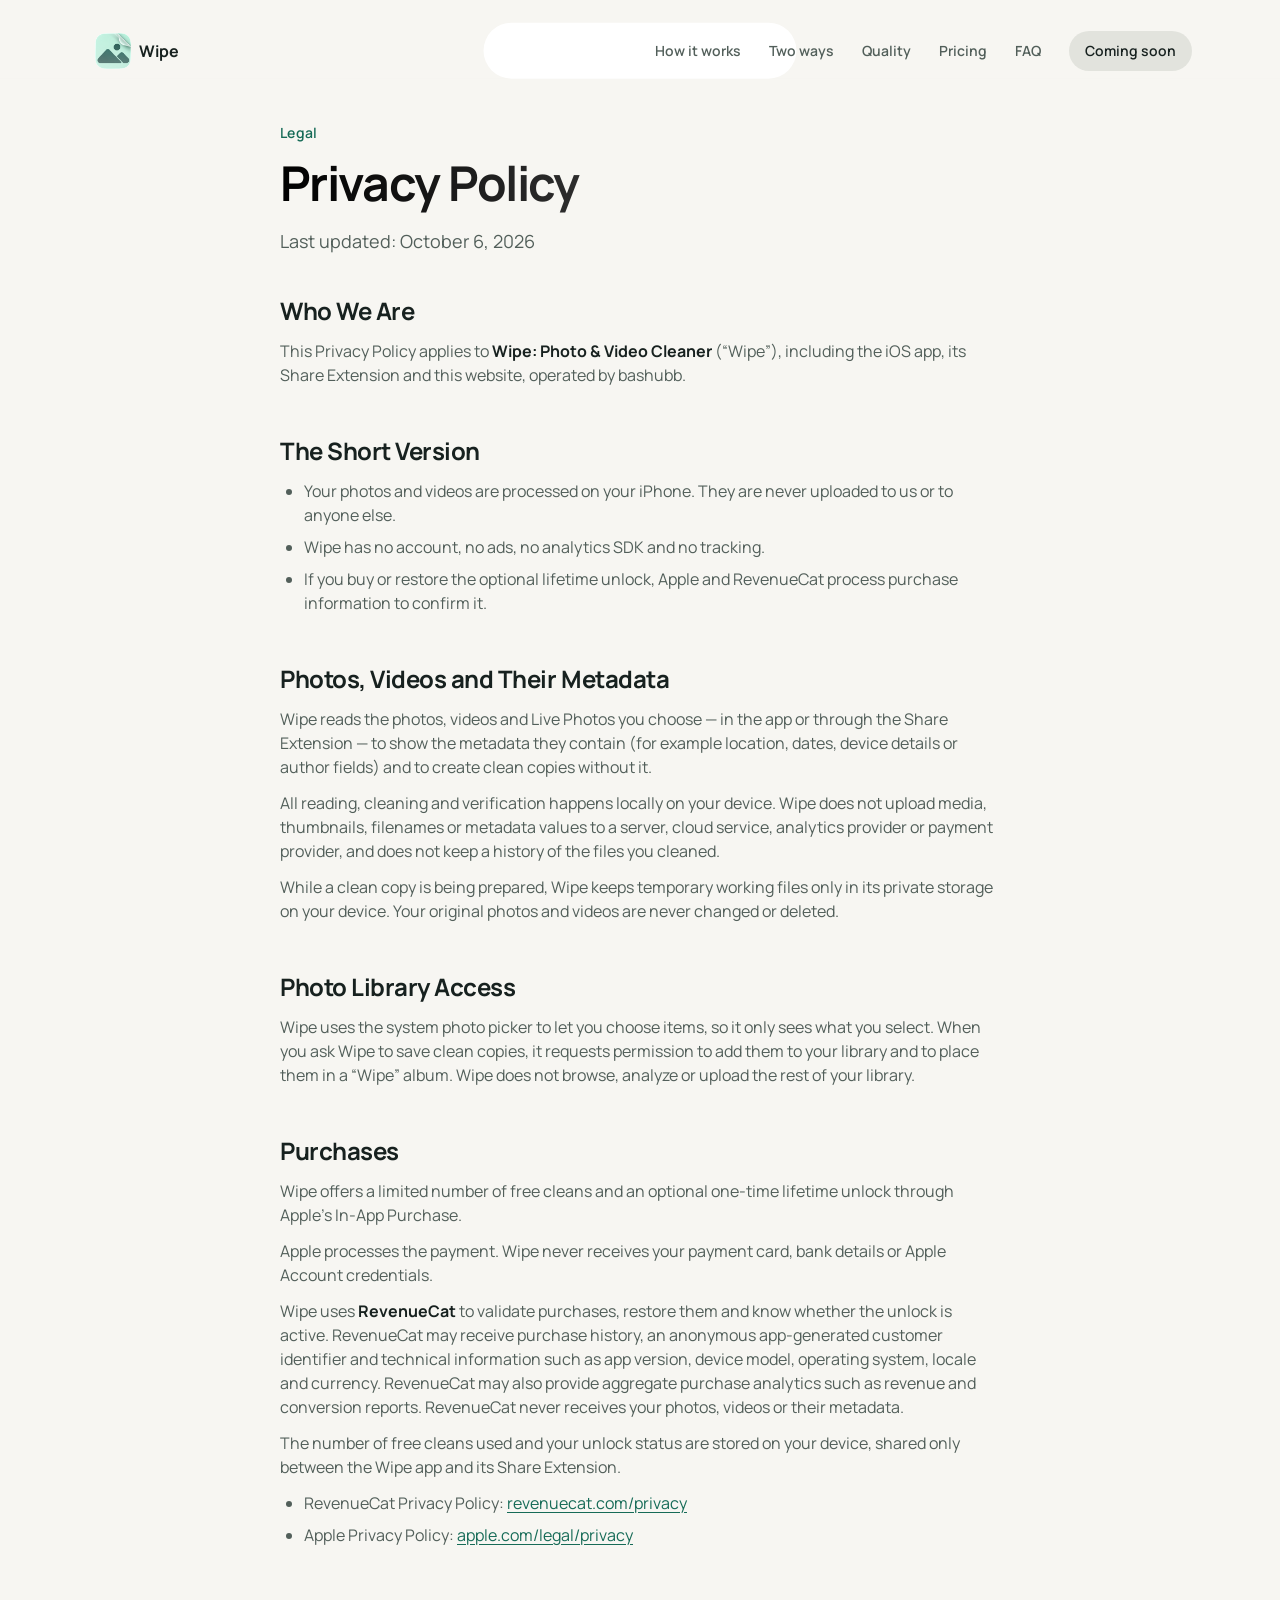
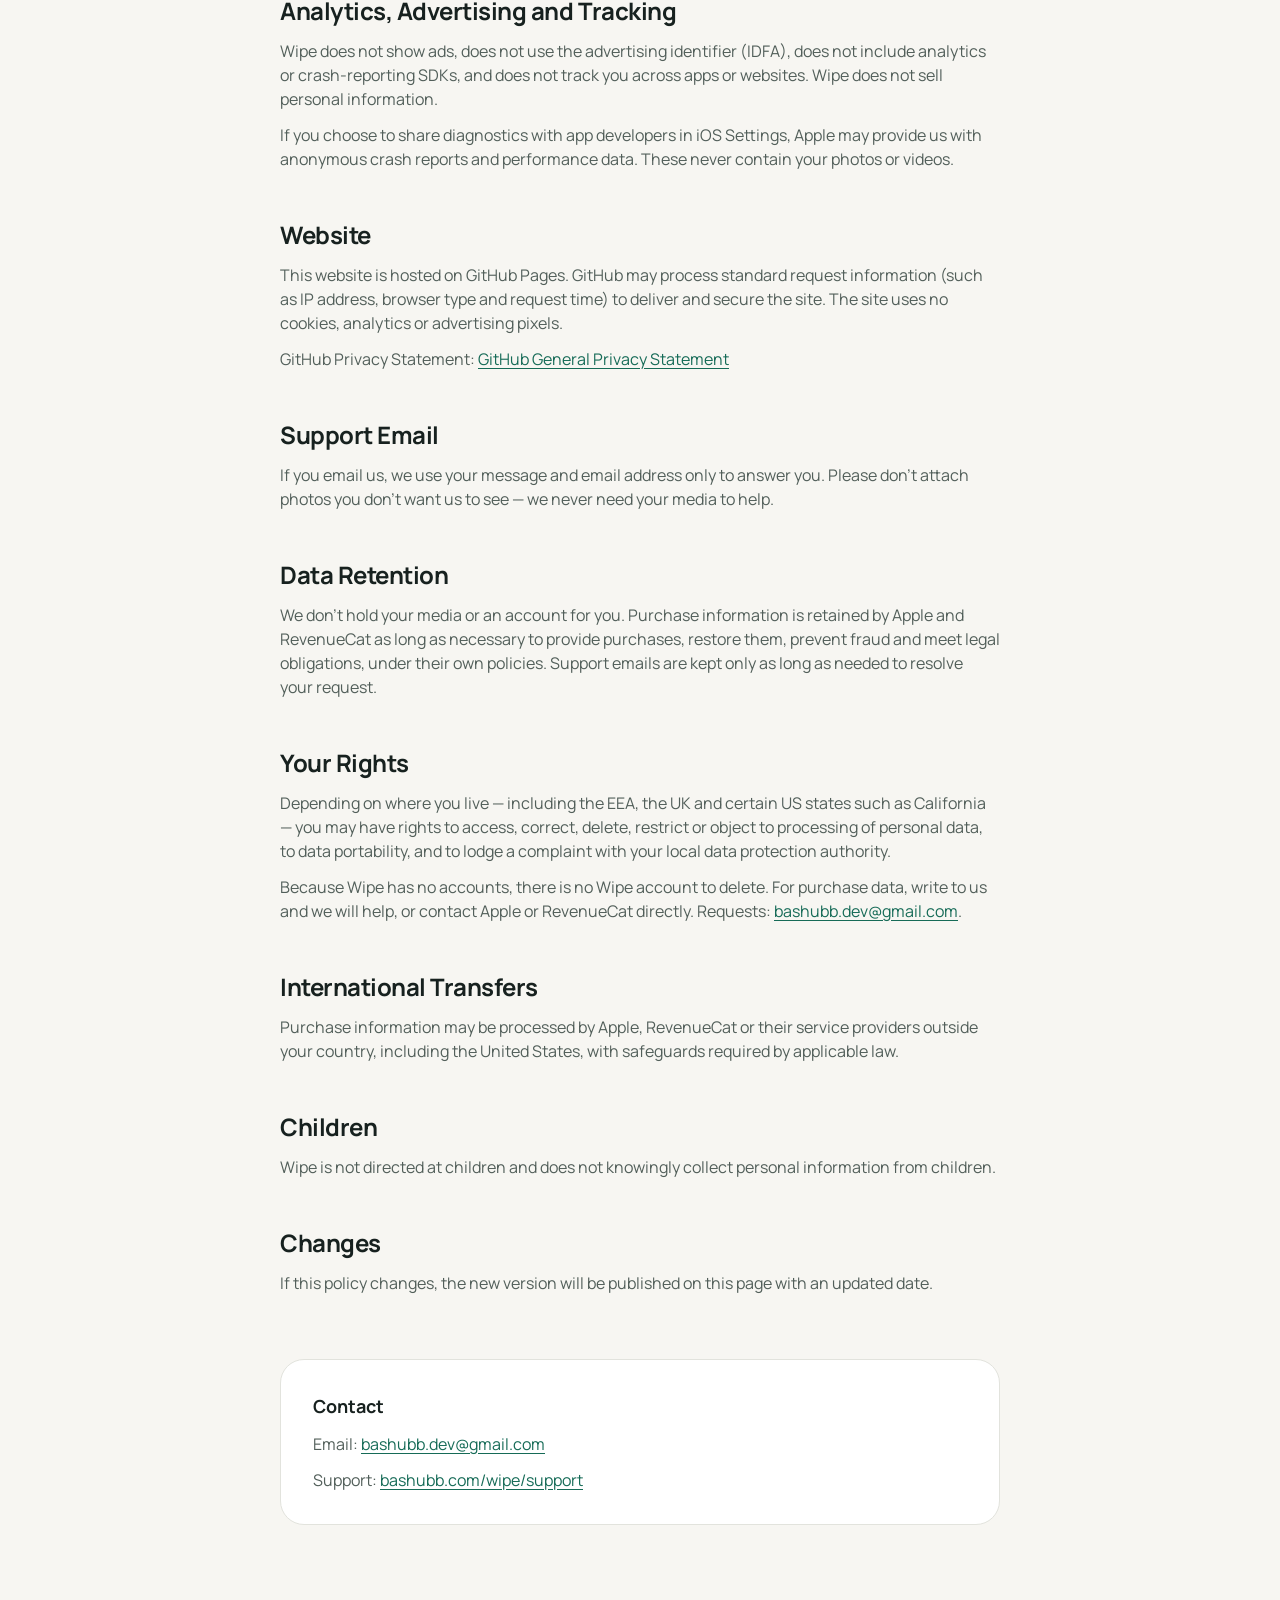
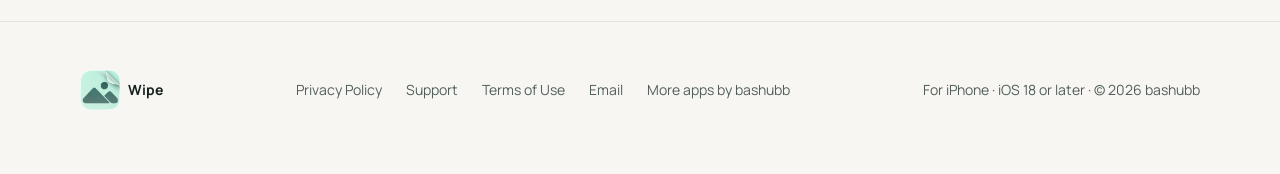
==== commit 556a26ab: "Phone on its side: the portrait page, scaled down to fit the height (no stretched film, no full scre" ====
--- a/docs/privacy/index.html
+++ b/docs/privacy/index.html
@@ -19,7 +19,7 @@
 <link rel="apple-touch-icon" href="../assets/fav/apple-touch-icon.png">
 <meta name="theme-color" content="#f7f6f2">
 <link rel="preload" href="../assets/fonts/manrope-latin.woff2" as="font" type="font/woff2" crossorigin>
-<link rel="stylesheet" href="../assets/landing.css?v=54">
+<link rel="stylesheet" href="../assets/landing.css?v=56">
 <link rel="stylesheet" href="../assets/wipe.css?v=52">
 </head>
 <body>
@@ -121,6 +121,6 @@
     <span>For iPhone · iOS 18 or later · © 2026 bashubb</span>
   </div>
 </footer>
-<script src="../assets/landing.js?v=52"></script>
+<script src="../assets/landing.js?v=54"></script>
 </body>
 </html>
--- a/docs/assets/landing.css
+++ b/docs/assets/landing.css
@@ -448,3 +448,25 @@
   .doc-body { padding-bottom: var(--s-700); }
   .doc-body .contact { padding: var(--s-300); }
 }
+
+/* Language switch in the footer */
+.footer .langs { display: flex; flex-wrap: wrap; gap: var(--s-50) var(--s-100); width: 100%; font-size: 14px; line-height: 20px; }
+.footer .langs a { color: var(--muted); text-decoration: none; padding: var(--s-25) 0; }
+.footer .langs a[aria-current="true"] { color: var(--text); font-weight: 700; }
+@media (hover: hover) and (pointer: fine) { .footer .langs a:hover { color: var(--text); } }
+
+/* Guides: a screenshot as a phone sized card, related links as a list of cards */
+.doc-body .doc-shot { display: block; width: min(320px, 72vw); height: auto; margin: var(--s-500) auto; border-radius: 32px; border: 1px solid var(--line); }
+.doc-body ol { margin: var(--s-100) 0 0; padding-left: var(--s-300); display: grid; gap: var(--s-75); }
+.doc-body ol li { color: var(--muted); }
+.doc-body .contact .cta-row { margin-top: var(--s-300); }
+.doc-related { margin-top: var(--s-700); }
+.doc-related ul { list-style: none; padding: 0; display: grid; gap: var(--s-100); }
+.doc-related li a { display: block; padding: var(--s-200) var(--s-300); border-radius: 16px; background: var(--surface); border: 1px solid var(--line); color: var(--text); font-weight: 600; text-decoration: none; transition: border-color var(--dur) var(--ease); }
+@media (hover: hover) and (pointer: fine) { .doc-related li a:hover { border-color: var(--accent-text, var(--text)); } }
+
+/* A phone on its side: the portrait page in a frame, scaled to the height (see landing.js) */
+.fit-host, .fit-host body { height: 100%; overflow: hidden; }
+.fit-host body > *:not(.fit-frame) { display: none !important; }
+.fit-host body { background: var(--bg); }
+.fit-frame { position: fixed; left: 0; top: 0; border: 0; transform-origin: 0 0; background: var(--bg); box-shadow: 0 0 0 1px var(--line); }
--- a/docs/assets/wipe.css
+++ b/docs/assets/wipe.css
@@ -281,7 +281,6 @@
 .cross:active { transform: scale(0.98); }
 .howto li span svg { width: 16px; height: 16px; }
 .review-head { padding-bottom: 0; background: var(--bg); }
-html { scroll-padding-top: 96px; }
 
 
 
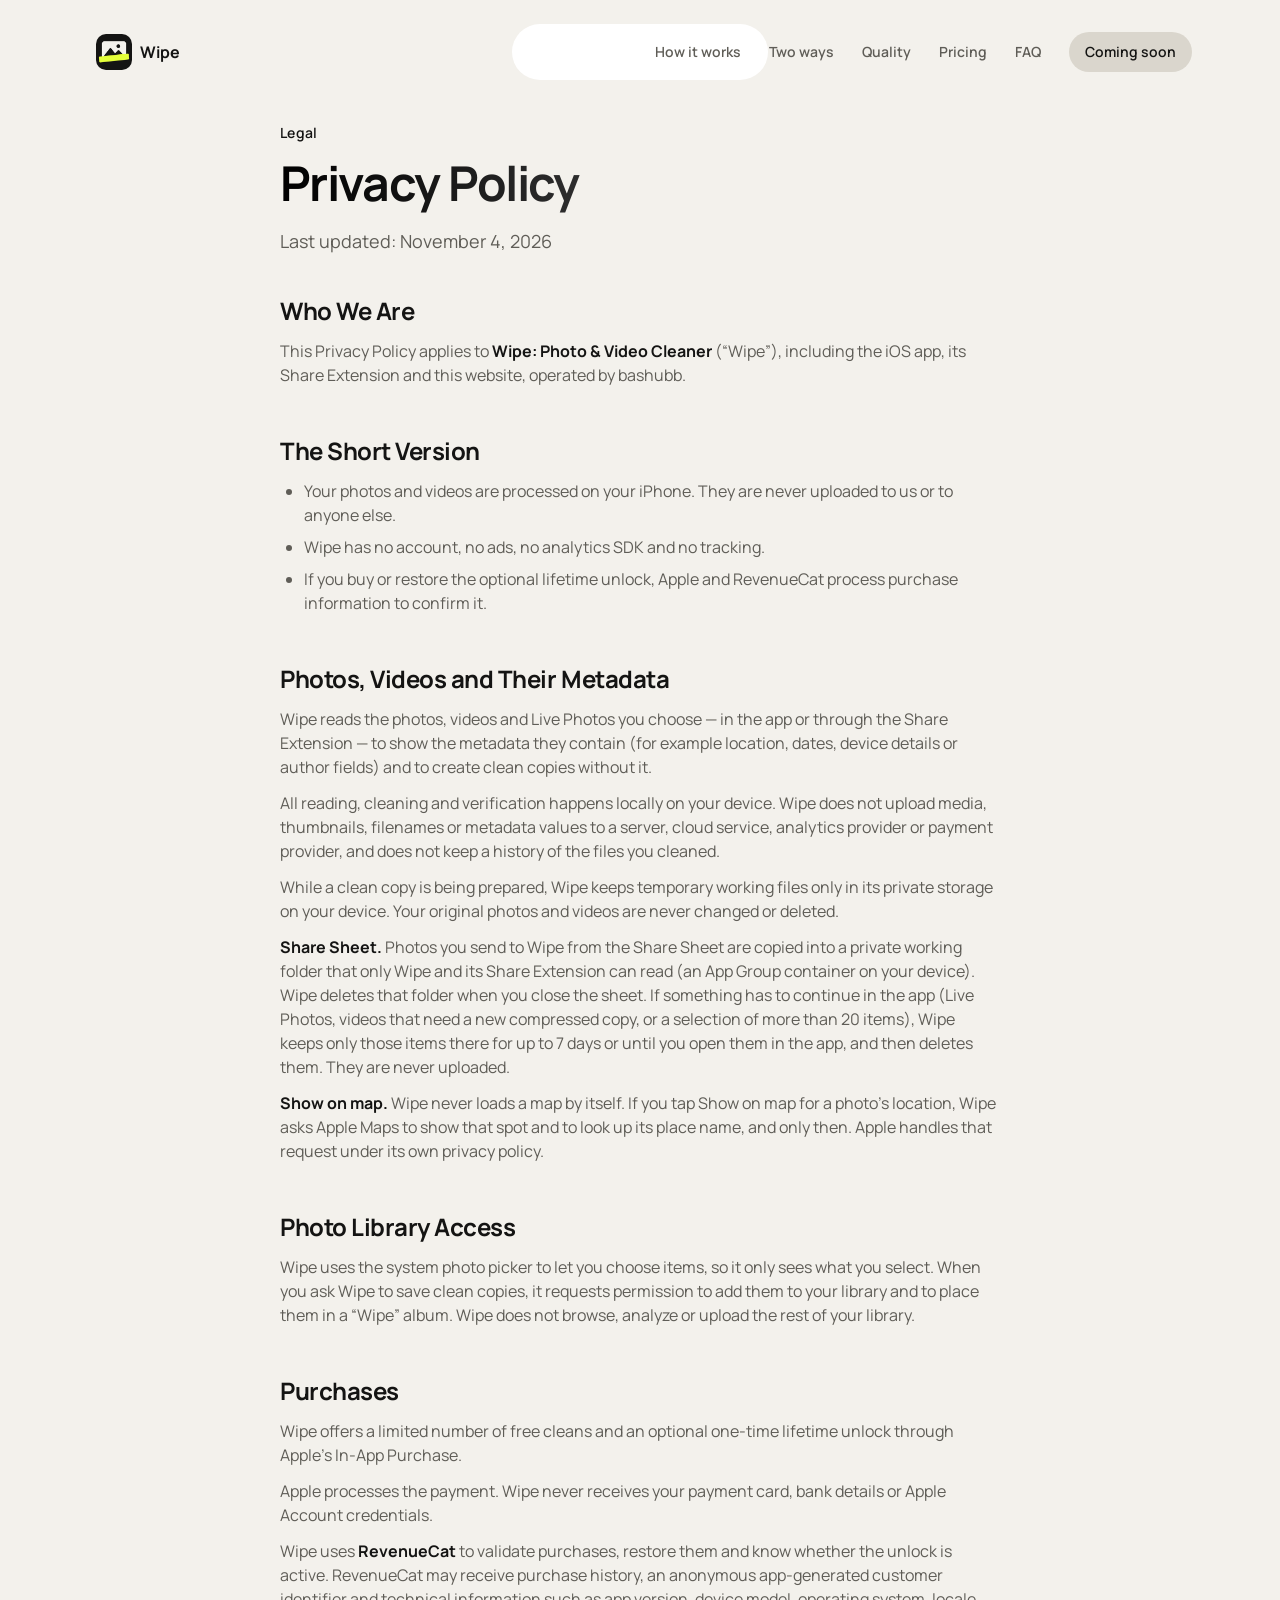
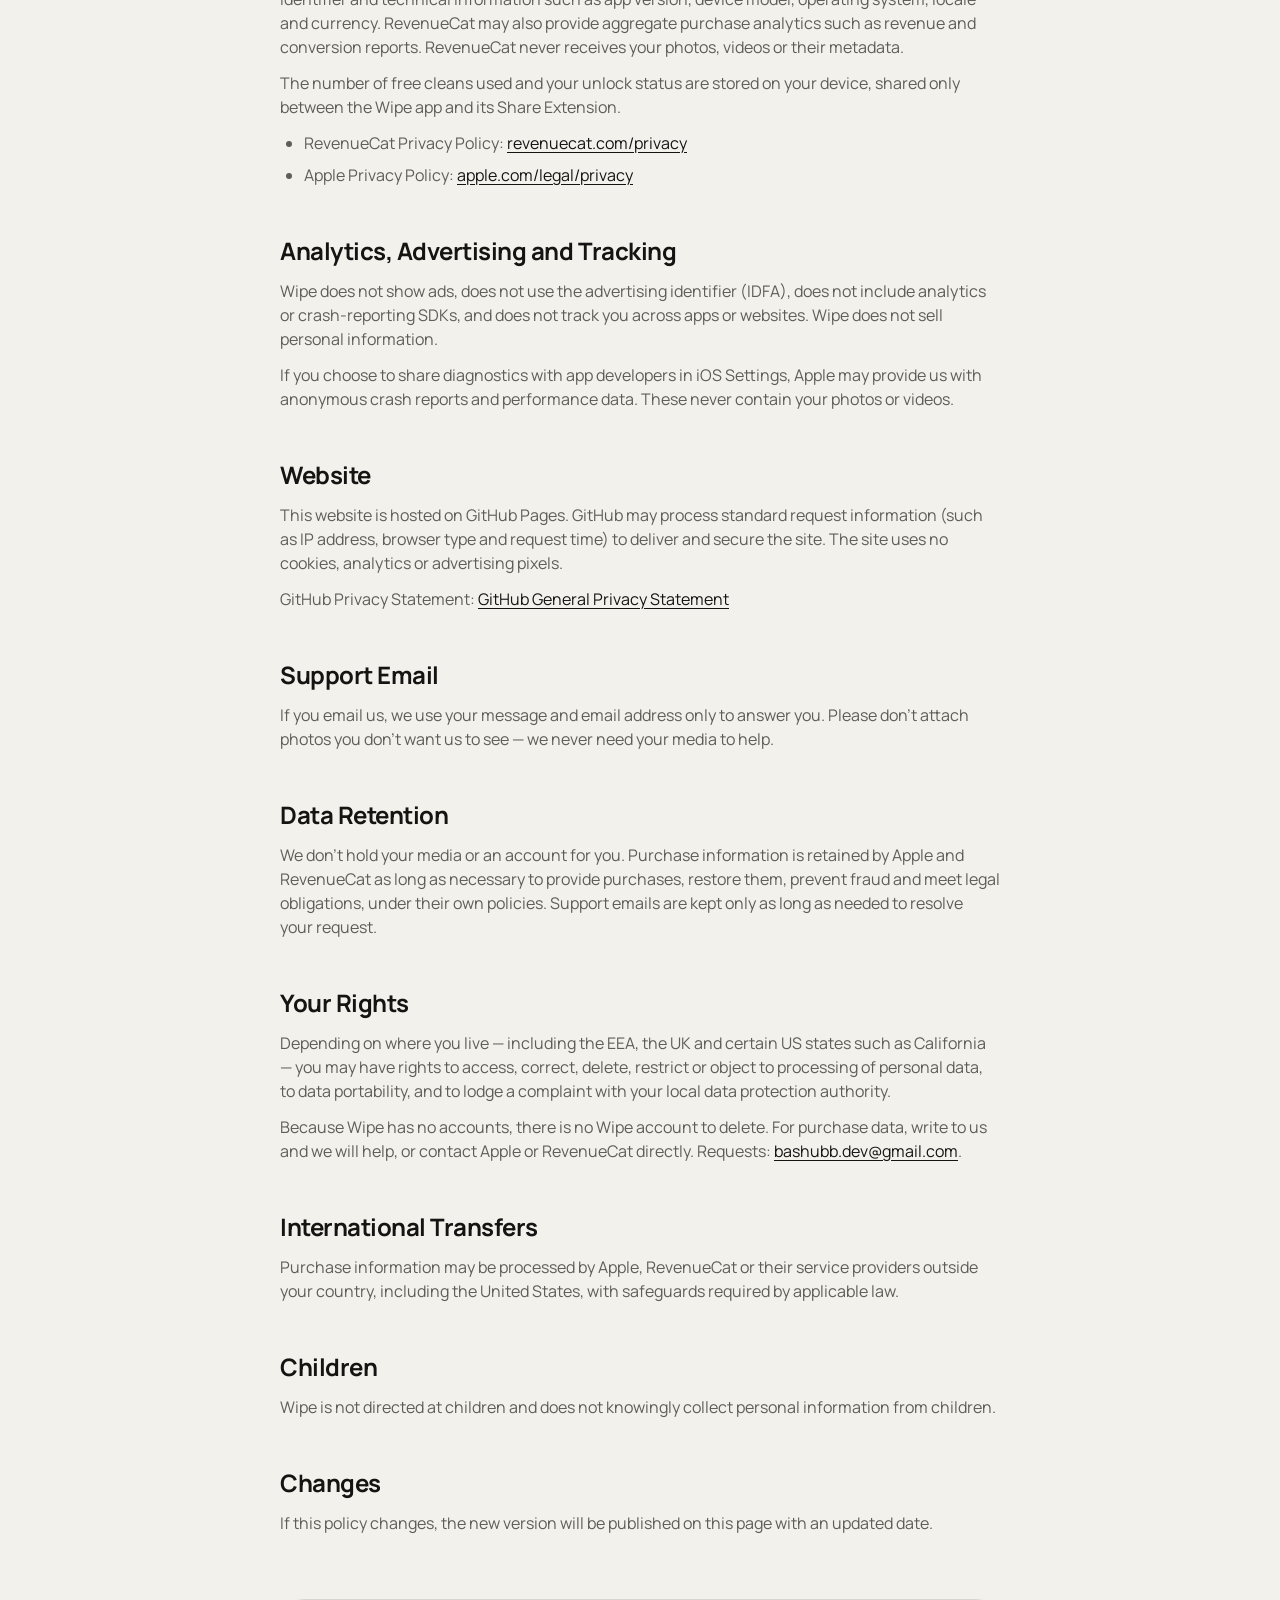
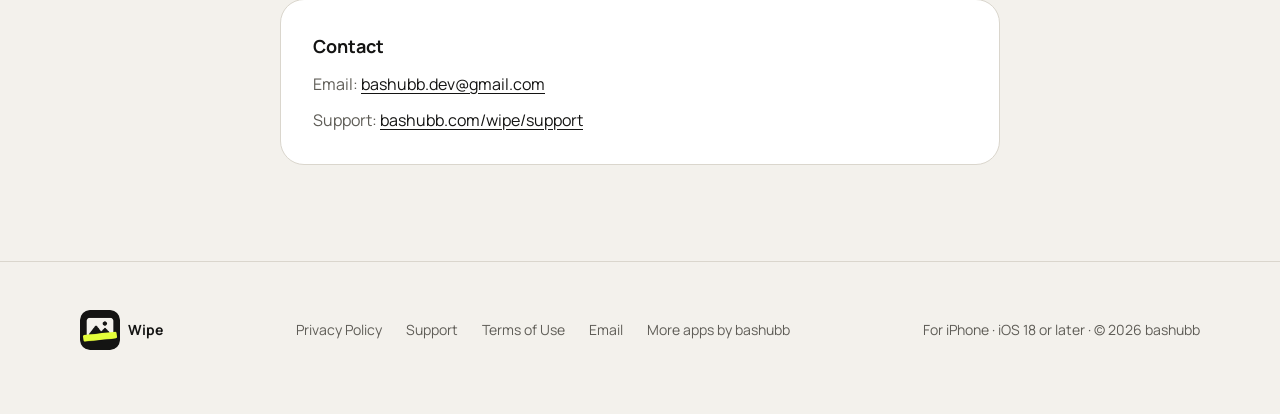
==== commit 07581b93: "Rebuild the site for the Ink & Marker app: the app's palette, new screens in iPhone bezels (Quick Cl" ====
--- a/docs/privacy/index.html
+++ b/docs/privacy/index.html
@@ -17,10 +17,10 @@
 <link rel="icon" href="../assets/fav/favicon-48.png" type="image/png" sizes="48x48">
 <link rel="icon" href="../assets/fav/favicon-192.png" type="image/png" sizes="192x192">
 <link rel="apple-touch-icon" href="../assets/fav/apple-touch-icon.png">
-<meta name="theme-color" content="#f7f6f2">
+<meta name="theme-color" content="#f3f1ec">
 <link rel="preload" href="../assets/fonts/manrope-latin.woff2" as="font" type="font/woff2" crossorigin>
 <link rel="stylesheet" href="../assets/landing.css?v=56">
-<link rel="stylesheet" href="../assets/wipe.css?v=52">
+<link rel="stylesheet" href="../assets/wipe.css?v=60">
 </head>
 <body>
 <a class="skip" href="#main">Skip to content</a>
@@ -52,7 +52,7 @@
   <div class="wrap doc">
     <span class="eyebrow">Legal</span>
     <h1 class="hero-title">Privacy Policy</h1>
-    <p class="lead">Last updated: October 6, 2026</p>
+    <p class="lead">Last updated: November 4, 2026</p>
   </div>
 </section>
 <section class="doc-body">
@@ -69,6 +69,8 @@
 <p>Wipe reads the photos, videos and Live Photos you choose — in the app or through the Share Extension — to show the metadata they contain (for example location, dates, device details or author fields) and to create clean copies without it.</p>
 <p>All reading, cleaning and verification happens locally on your device. Wipe does not upload media, thumbnails, filenames or metadata values to a server, cloud service, analytics provider or payment provider, and does not keep a history of the files you cleaned.</p>
 <p>While a clean copy is being prepared, Wipe keeps temporary working files only in its private storage on your device. Your original photos and videos are never changed or deleted.</p>
+<p><strong>Share Sheet.</strong> Photos you send to Wipe from the Share Sheet are copied into a private working folder that only Wipe and its Share Extension can read (an App Group container on your device). Wipe deletes that folder when you close the sheet. If something has to continue in the app (Live Photos, videos that need a new compressed copy, or a selection of more than 20 items), Wipe keeps only those items there for up to 7 days or until you open them in the app, and then deletes them. They are never uploaded.</p>
+<p><strong>Show on map.</strong> Wipe never loads a map by itself. If you tap Show on map for a photo’s location, Wipe asks Apple Maps to show that spot and to look up its place name, and only then. Apple handles that request under its own privacy policy.</p>
 <h2>Photo Library Access</h2>
 <p>Wipe uses the system photo picker to let you choose items, so it only sees what you select. When you ask Wipe to save clean copies, it requests permission to add them to your library and to place them in a “Wipe” album. Wipe does not browse, analyze or upload the rest of your library.</p>
 <h2>Purchases</h2>
--- a/docs/assets/wipe.css
+++ b/docs/assets/wipe.css
@@ -1,25 +1,26 @@
 /* Wipe theme + page sections. Shared system: landing.css */
 :root {
-  --bg: #f7f6f2;
-  --bg-2: #efeee8;
+  /* Ink & Marker, the app's own palette (Wipe/DesignSystem/WipeTheme.swift, light) */
+  --bg: #f3f1ec;           /* paper */
+  --bg-2: #e9e6df;         /* surfaceSunken */
   --surface: #ffffff;
-  --text: #17211f;
-  --muted: #525f5a;
-  --line: #e2e3dd;
-  --accent: #a6e2d2;
-  --on-accent: #132a23;
-  --accent-text: #166b57;
-  --risk: #b13a2c;
-  --risk-bg: #fde9e5;
+  --text: #141413;         /* ink */
+  --muted: #5f5d57;        /* inkSecondary */
+  --line: #dad6cd;
+  --accent: #e4ff3a;       /* marker: a highlight behind dark text, never text itself */
+  --on-accent: #141413;
+  --accent-text: #141413;  /* wherever the accent would be text, ink is */
+  --risk: #c2361b;         /* signal */
+  --risk-bg: #fbe7e1;
   --h-from: #000000;
   --h-to: #666666;
-  --glass: rgba(247, 246, 242, 0.72);
-  --glass-line: rgba(23, 33, 31, 0.08);
-  --glass-hover: rgba(23, 33, 31, 0.06);
+  --glass: rgba(243, 241, 236, 0.72);
+  --glass-line: rgba(20, 20, 19, 0.08);
+  --glass-hover: rgba(20, 20, 19, 0.06);
   --menu-bg: rgba(255, 255, 255, 0.8);
-  --soon-bg: #e2e3dd;
-  --soon-fg: #17211f;
-  --phone: #17211f;
+  --soon-bg: #dad6cd;
+  --soon-fg: #141413;
+  --phone: #141413;
   color-scheme: light;
 }
 
@@ -30,9 +31,9 @@
 .hero-copy .hero-title, .hero-copy .lead { margin-inline: auto; }
 .hero-copy .cta-row, .hero-copy .proof { justify-content: center; }
 .tunnel { position: absolute; inset: 0; perspective: 1000px; perspective-origin: 50% 50%; pointer-events: none; }
-.fly { position: absolute; left: 50%; top: 50%; width: clamp(130px, 17vw, 240px); aspect-ratio: 3 / 4; padding: 8px; border-radius: 16px; background: #fff; box-shadow: 0 24px 48px -24px rgba(23, 33, 31, 0.45); opacity: 0; will-change: transform, opacity; }
+.fly { position: absolute; left: 50%; top: 50%; width: clamp(130px, 17vw, 240px); aspect-ratio: 3 / 4; padding: 8px; border-radius: 16px; background: #fff; box-shadow: 0 24px 48px -24px rgba(20, 20, 19, 0.45); opacity: 0; will-change: transform, opacity; }
 .fly img { width: 100%; height: 100%; object-fit: cover; border-radius: 8px; }
-.ftag { position: absolute; left: -12px; bottom: 16px; display: inline-flex; align-items: center; gap: var(--s-50); padding: var(--s-50) var(--s-100) var(--s-50) var(--s-75); border-radius: 12px; background: #17211f; color: #fff; font-size: 12px; line-height: 16px; font-weight: 600; white-space: nowrap; }
+.ftag { position: absolute; left: -12px; bottom: 16px; display: inline-flex; align-items: center; gap: var(--s-50); padding: var(--s-50) var(--s-100) var(--s-50) var(--s-75); border-radius: 12px; background: #141413; color: #fff; font-size: 12px; line-height: 16px; font-weight: 600; white-space: nowrap; }
 .ftag svg { width: 14px; height: 14px; color: #f39b8c; }
 .fok { position: absolute; right: -10px; top: -10px; display: inline-flex; width: 32px; height: 32px; align-items: center; justify-content: center; border-radius: 9999px; background: var(--accent); color: var(--on-accent); opacity: 0; transition: opacity 500ms var(--ease), transform 500ms var(--ease); }
 .fok svg { width: 16px; height: 16px; }
@@ -42,7 +43,7 @@
   position: absolute; left: 50%; top: 50%; z-index: 2;
   width: min(92vw, 1040px, calc((100svh - 160px) * 1.5)); aspect-ratio: 3 / 2;
   border-radius: 24px; overflow: hidden; background: var(--bg-2); opacity: 0;
-  box-shadow: 0 1px 2px rgba(23, 33, 31, 0.08), 0 48px 96px -40px rgba(23, 33, 31, 0.45);
+  box-shadow: 0 1px 2px rgba(20, 20, 19, 0.08), 0 48px 96px -40px rgba(20, 20, 19, 0.45);
 }
 .hero-card video { width: 100%; height: 100%; object-fit: cover; }
 .chapters { position: absolute; left: 50%; bottom: var(--s-300); z-index: 3; transform: translateX(-50%); width: min(560px, calc(100% - 2 * var(--gutter))); display: grid; grid-template-columns: repeat(4, 1fr); gap: var(--s-75); opacity: 0; }
@@ -69,13 +70,13 @@
 
 .photo-stage { height: min(72vh, 620px); display: grid; place-items: center; }
 .photo-obj { position: relative; width: min(64vw, 330px); aspect-ratio: 3 / 4; }
-.photo-obj .print { position: absolute; inset: 0; border-radius: 16px; overflow: hidden; background: #fff; padding: 10px; box-shadow: 0 32px 64px -32px rgba(23, 33, 31, 0.5); }
+.photo-obj .print { position: absolute; inset: 0; border-radius: 16px; overflow: hidden; background: #fff; padding: 10px; box-shadow: 0 32px 64px -32px rgba(20, 20, 19, 0.5); }
 .photo-obj .print img { width: 100%; height: 100%; object-fit: cover; border-radius: 6px; }
-.photo-obj .plane { position: absolute; inset: 0; border-radius: 16px; border: 1px dashed rgba(22, 107, 87, 0.35); background: rgba(166, 226, 210, 0.12); opacity: 0; }
+.photo-obj .plane { position: absolute; inset: 0; border-radius: 16px; border: 1px dashed rgba(20, 20, 19, 0.35); background: rgba(228, 255, 58, 0.14); opacity: 0; }
 .tag {
   position: absolute; display: inline-flex; align-items: center; gap: var(--s-75);
   padding: var(--s-75) var(--s-100) var(--s-75) var(--s-75); border-radius: 12px;
-  background: #17211f; color: #fff; white-space: nowrap;
+  background: #141413; color: #fff; white-space: nowrap;
   box-shadow: 0 16px 32px -16px rgba(0, 0, 0, 0.5);
   font-size: 14px; line-height: 20px; font-weight: 600;
 }
@@ -93,7 +94,7 @@
   font-size: 14px; line-height: 20px; font-weight: 700; opacity: 0;
 }
 .clean-pill svg { width: 16px; height: 16px; }
-.sweep { position: absolute; top: -8%; bottom: -8%; width: 38%; left: -50%; border-radius: 24px; background: rgba(166, 226, 210, 0.85); opacity: 0; filter: blur(2px); }
+.sweep { position: absolute; top: -8%; bottom: -8%; width: 38%; left: -50%; border-radius: 24px; background: rgba(228, 255, 58, 0.85); opacity: 0; filter: blur(2px); }
 @media (max-width: 900px) {
   .layers { height: 380vh; }
   .layers-grid { grid-template-columns: 1fr; gap: var(--s-300); }
@@ -115,7 +116,7 @@
 /* Presets */
 .presets { margin-top: var(--s-600); }
 .preset { display: flex; flex-direction: column; gap: var(--s-200); transition: transform var(--dur) var(--ease), border-color var(--dur) var(--ease); }
-@media (hover: hover) and (pointer: fine) { .preset:hover { transform: translateY(-4px); border-color: #c9d8d1; } }
+@media (hover: hover) and (pointer: fine) { .preset:hover { transform: translateY(-4px); border-color: #b9b4a8; } }
 .preset .badge { align-self: flex-start; padding: var(--s-50) var(--s-100); border-radius: 9999px; background: var(--accent); color: var(--on-accent); font-size: 12px; line-height: 16px; font-weight: 700; }
 .preset .badge.quiet { background: var(--bg-2); color: var(--muted); }
 .preset ul { margin: 0; padding: 0; list-style: none; display: grid; gap: var(--s-100); font-size: 14px; line-height: 20px; }
@@ -146,14 +147,14 @@
 .reveal-list svg { width: 20px; height: 20px; margin-top: 2px; color: var(--risk); grid-row: span 2; }
 .reveal-list b { font-size: 16px; line-height: 24px; }
 .reveal-list span { font-size: 14px; line-height: 20px; color: var(--muted); }
-.inspector { background: var(--surface); border: 1px solid var(--line); border-radius: 24px; padding: var(--s-300); box-shadow: 0 32px 64px -32px rgba(23, 33, 31, 0.3); }
+.inspector { background: var(--surface); border: 1px solid var(--line); border-radius: 24px; padding: var(--s-300); box-shadow: 0 32px 64px -32px rgba(20, 20, 19, 0.3); }
 .insp-head { display: flex; align-items: center; gap: var(--s-200); }
 .insp-head img { width: 56px; height: 56px; border-radius: 12px; object-fit: cover; }
 .insp-head strong { display: block; font-size: 16px; line-height: 24px; }
 .insp-head span { font-size: 14px; line-height: 20px; color: var(--muted); }
 .seg { display: grid; grid-template-columns: 1fr 1fr; gap: var(--s-50); margin: var(--s-300) 0 var(--s-200); padding: var(--s-50); border-radius: 9999px; background: var(--bg-2); }
 .seg button { min-height: 40px; border: 0; border-radius: 9999px; background: transparent; font-weight: 600; font-size: 14px; cursor: pointer; transition: background-color var(--dur) var(--ease), transform var(--dur) var(--ease); }
-.seg button[aria-pressed="true"] { background: var(--surface); box-shadow: 0 1px 2px rgba(23, 33, 31, 0.12); }
+.seg button[aria-pressed="true"] { background: var(--surface); box-shadow: 0 1px 2px rgba(20, 20, 19, 0.12); }
 .seg button:active { transform: scale(0.98); }
 .fields { margin: 0; padding: 0; list-style: none; }
 .fields li { display: grid; grid-template-columns: 20px auto 1fr auto; align-items: center; gap: var(--s-100); padding: var(--s-100) 0; border-top: 1px solid var(--line); font-size: 14px; line-height: 20px; }
@@ -214,7 +215,7 @@
 .plan { display: flex; flex-direction: column; gap: var(--s-200); text-align: left; }
 .plan .price { font-size: 48px; line-height: 1; font-weight: 700; letter-spacing: -0.03em; }
 .plan .price small { font-size: 16px; line-height: 24px; font-weight: 600; color: var(--muted); letter-spacing: 0; }
-.plan.pro { background: #17211f; color: #fff; border-color: #17211f; }
+.plan.pro { background: #141413; color: #fff; border-color: #141413; }
 .plan.pro .muted, .plan.pro li { color: rgba(255, 255, 255, 0.78); }
 .plan ul { margin: 0; padding: 0; list-style: none; display: grid; gap: var(--s-100); }
 .plan li { display: flex; gap: var(--s-75); align-items: flex-start; color: var(--muted); }
@@ -224,8 +225,8 @@
 
 /* Final CTA */
 .final { background: var(--accent); color: var(--on-accent); border-radius: 24px; padding: var(--s-900) var(--s-400); text-align: center; }
-.final .hero-title { margin-inline: auto; --h-from: #0b1a15; --h-to: #2e5a4c; }
-.final .lead { color: #2b4a3f; margin-inline: auto; }
+.final .hero-title { margin-inline: auto; --h-from: #0b0b0a; --h-to: #3a3a36; }
+.final .lead { color: #34332f; margin-inline: auto; }
 .final .cta-row { justify-content: center; }
 @media (max-width: 480px) { .final { padding: var(--s-700) var(--s-300); } .final .hero-title { font-size: 30px; line-height: 36px; } }
 
@@ -250,7 +251,7 @@
 .way-ic { display: inline-flex; width: 56px; height: 56px; flex: none; align-items: center; justify-content: center; border-radius: 16px; background: var(--on-accent); color: var(--accent); }
 .way.review .way-ic { background: var(--bg-2); color: var(--accent-text); }
 .way-ic svg { width: 28px; height: 28px; }
-.way-time { display: inline-block; margin-top: var(--s-50); padding: 2px var(--s-100); border-radius: 9999px; font-size: 14px; line-height: 20px; font-weight: 700; background: rgba(19, 42, 35, 0.12); }
+.way-time { display: inline-block; margin-top: var(--s-50); padding: 2px var(--s-100); border-radius: 9999px; font-size: 14px; line-height: 20px; font-weight: 700; background: rgba(20, 20, 19, 0.12); }
 .way.review .way-time { background: var(--bg-2); color: var(--muted); }
 .way-steps { margin: 0; padding: 0; list-style: none; display: grid; gap: var(--s-100); }
 .way-steps li { display: flex; gap: var(--s-100); align-items: center; font-weight: 600; }
@@ -258,7 +259,7 @@
 .way.review .way-steps span { background: var(--accent); color: var(--on-accent); }
 .way-steps span svg { width: 16px; height: 16px; }
 .way-best { font-size: 14px; line-height: 20px; }
-.way.quick .way-best { color: #234a3e; }
+.way.quick .way-best { color: #141413; }
 .way.review .way-best { color: var(--muted); }
 .way-best b { color: inherit; font-weight: 700; margin-right: var(--s-50); }
 
@@ -277,7 +278,7 @@
 .cross span { color: var(--muted); }
 .cross b { display: inline-flex; align-items: center; gap: var(--s-50); color: var(--accent-text); }
 .cross svg { width: 16px; height: 16px; }
-@media (hover: hover) and (pointer: fine) { .cross:hover { transform: translateY(-2px); border-color: #c9d8d1; } }
+@media (hover: hover) and (pointer: fine) { .cross:hover { transform: translateY(-2px); border-color: #b9b4a8; } }
 .cross:active { transform: scale(0.98); }
 .howto li span svg { width: 16px; height: 16px; }
 .review-head { padding-bottom: 0; background: var(--bg); }
@@ -298,12 +299,12 @@
 
 /* Smooth hero on phones: moving photos without live shadows, layers promoted once */
 .fly, .ftag, .hero-card, .hero-copy, .photo-obj .tag { will-change: transform, opacity; }
-@media (pointer: coarse) { .fly { box-shadow: none; } .hero-card { box-shadow: 0 24px 48px -24px rgba(23, 33, 31, 0.45); } .sweep { filter: none; } }
+@media (pointer: coarse) { .fly { box-shadow: none; } .hero-card { box-shadow: 0 24px 48px -24px rgba(20, 20, 19, 0.45); } .sweep { filter: none; } }
 
 
 /* the two modes are a short chooser; details live in their own sections */
 .way { padding-bottom: var(--s-500); gap: var(--s-200); }
-.way.quick .way-best { color: #234a3e; }
+.way.quick .way-best { color: #141413; }
 .way-best { font-size: 16px; line-height: 24px; }
 @media (max-width: 480px) { .way { padding-bottom: var(--s-300); } }
 
@@ -319,7 +320,7 @@
   .tunnel, .chapters { display: none; }
   .hero-copy { position: static; padding: 0; z-index: auto; }
   .hero-card { display: none; }
-  .film-intro { --film-bg: #e8f2ea; --film-fg: #17211f; }
+  .film-intro { --film-bg: #f3f1ec; --film-fg: #141413; }
   .tagline-band .tagline { font-size: 30px; line-height: 36px; }
   .ways { gap: var(--s-200); }
   .grid-3.presets { gap: var(--s-200); margin-top: var(--s-400); }
@@ -335,7 +336,7 @@
   .wl h2.title { font-size: 30px; line-height: 36px; }
   .wl .m-vis { perspective: 900px; padding: var(--s-200) 0 var(--s-300); }
   .wl-photo { position: relative; width: min(52vw, calc(var(--m-room) * 0.4 * 0.75)); aspect-ratio: 3 / 4; transform-style: preserve-3d; transition: transform 1200ms var(--ease) 200ms; }
-  .wl-photo .print { position: absolute; inset: 0; padding: 8px; border-radius: 16px; background: #fff; box-shadow: 0 24px 48px -24px rgba(23, 33, 31, 0.45); }
+  .wl-photo .print { position: absolute; inset: 0; padding: 8px; border-radius: 16px; background: #fff; box-shadow: 0 24px 48px -24px rgba(20, 20, 19, 0.45); }
   .wl-photo .print img { width: 100%; height: 100%; object-fit: cover; border-radius: 8px; }
   .wl-photo .tag { transition: transform 900ms var(--ease) calc(300ms + var(--o) * 120ms), opacity 600ms var(--ease) calc(300ms + var(--o) * 120ms); }
   .wl[data-state="1"].on .wl-photo { transform: rotateY(-26deg) rotateX(12deg); }
@@ -364,3 +365,16 @@
   #review-m .m-head .title { font-size: 24px; line-height: 32px; }
   #review-m .m-slide .m-txt { align-self: start; padding-top: 80px; }
 }
+
+/* Two phones side by side (Quick clean in the Share Sheet) */
+.duo { display: flex; align-items: flex-start; justify-content: center; gap: var(--s-300); }
+.duo .iphone { --w: min(30vw, 250px); }
+.duo .iphone + .iphone { margin-top: var(--s-600); }
+@media (max-width: 900px) { .duo .iphone { --w: min(38vw, 190px); } .duo .iphone + .iphone { margin-top: var(--s-400); } }
+.note { margin-top: var(--s-300); font-size: 14px; line-height: 20px; color: var(--muted); }
+.way.quick .note { color: #34332f; }
+
+/* A phone peeking out of the bottom of a card (the card clips it) */
+.way-peek { height: clamp(220px, 34vw, 340px); margin: var(--s-200) calc(-1 * var(--s-500)) 0; overflow: hidden; display: flex; justify-content: center; align-items: flex-start; }
+.way-peek img { width: min(62%, 270px); height: auto; margin-top: var(--s-100); filter: drop-shadow(0 18px 24px rgba(20, 20, 19, 0.28)); }
+@media (max-width: 480px) { .way-peek { margin-inline: calc(-1 * var(--s-300)); } }
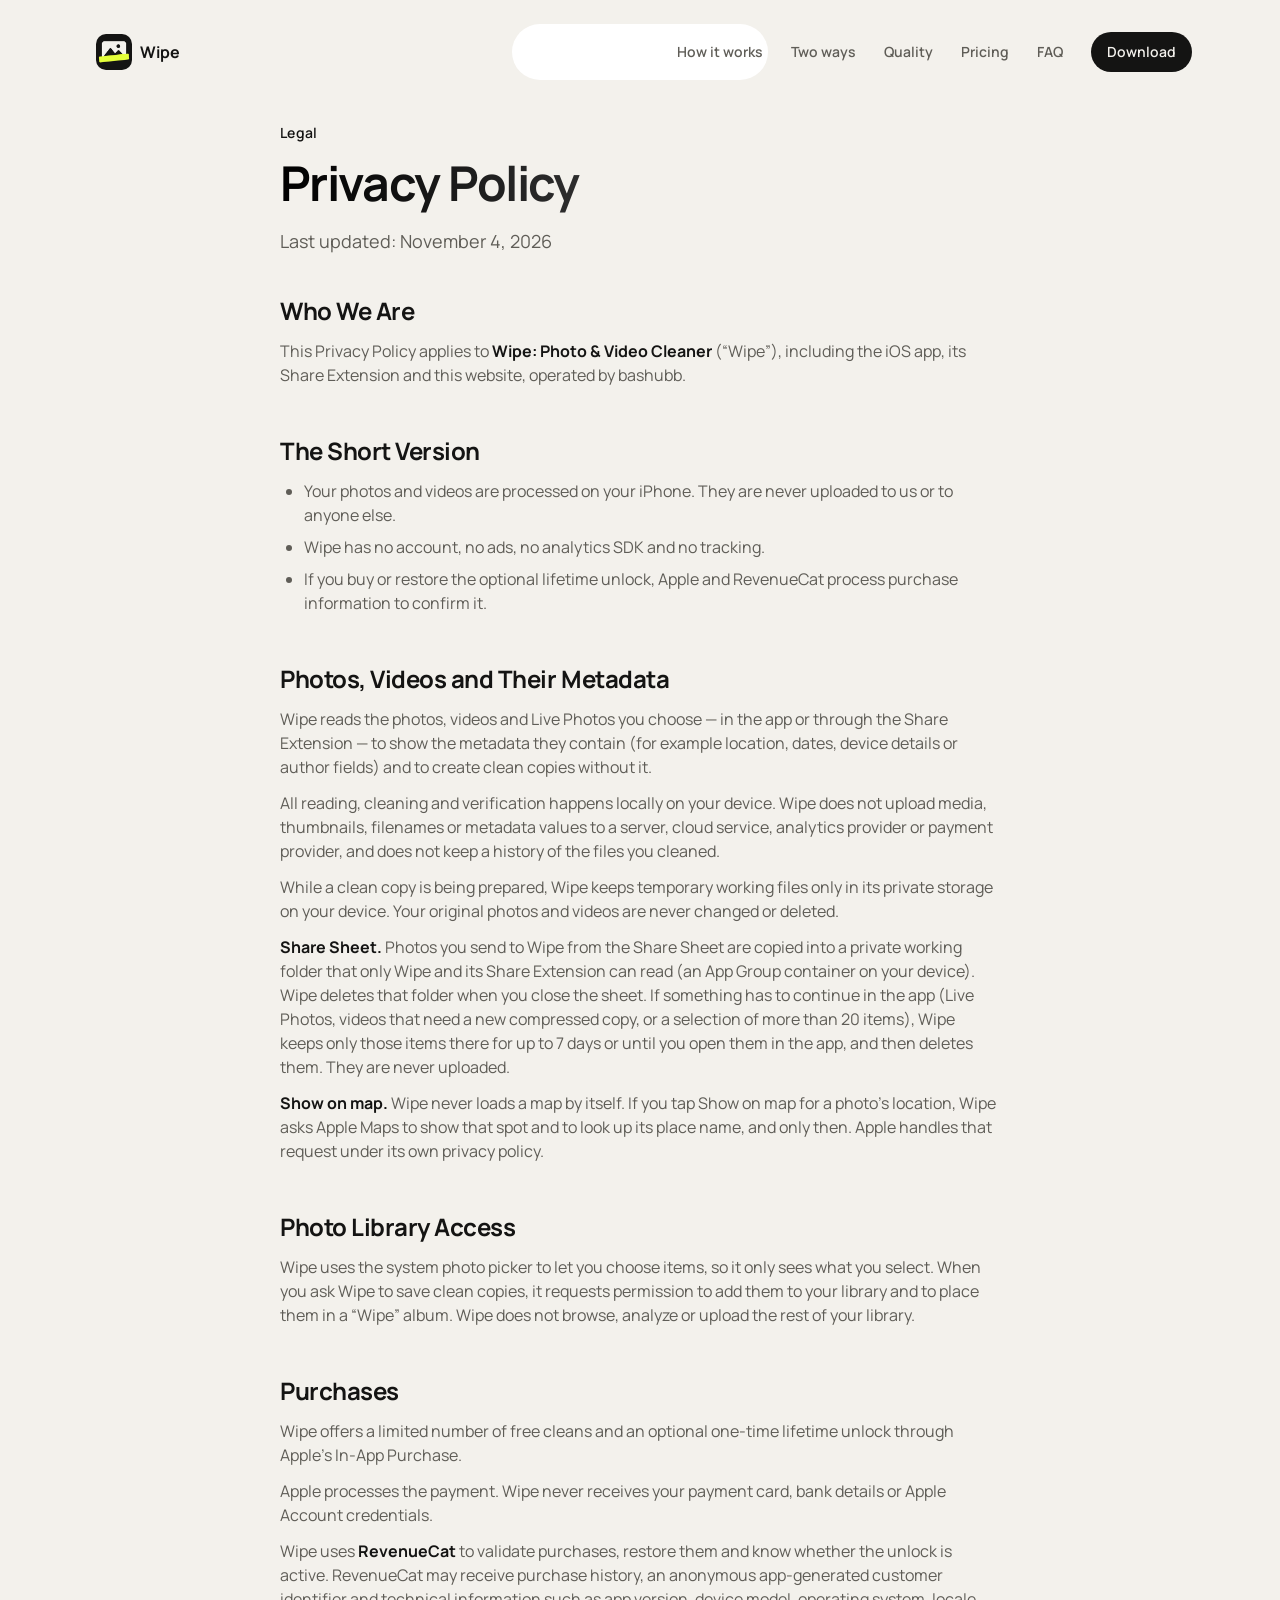
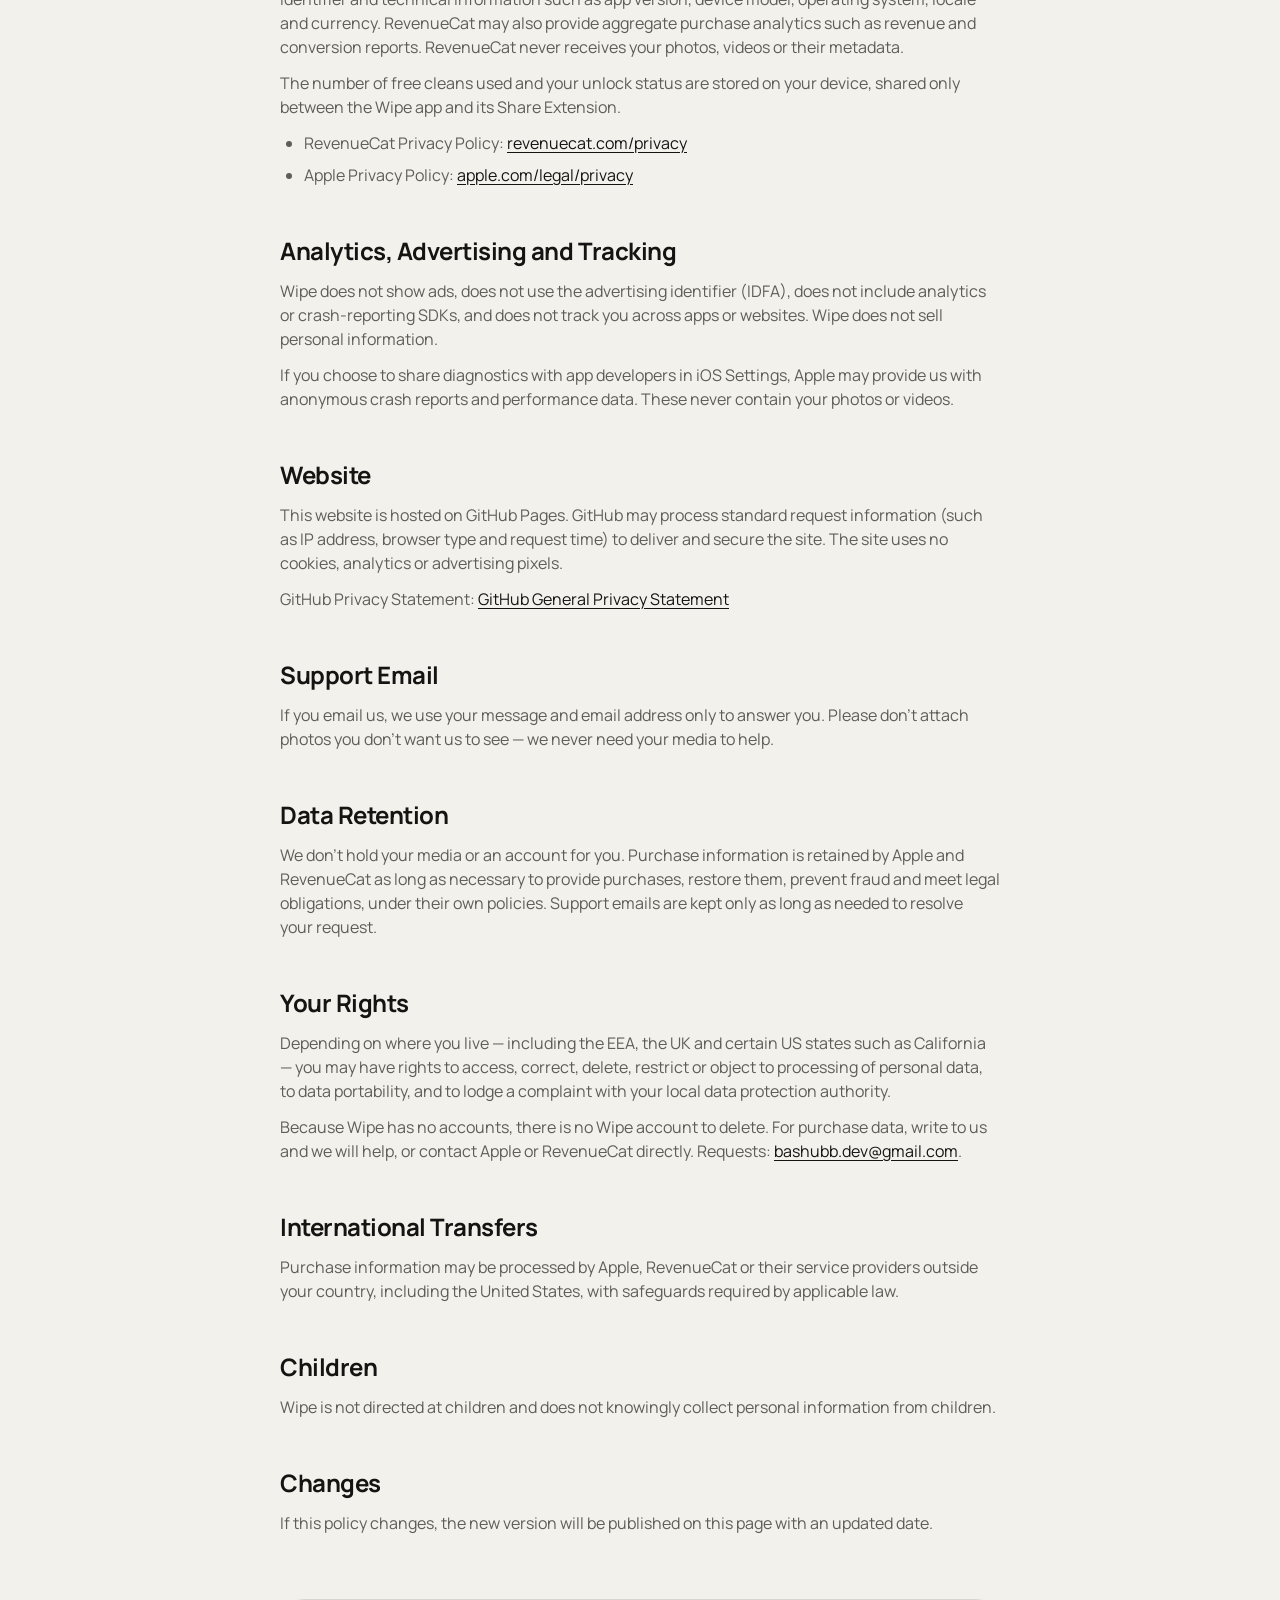
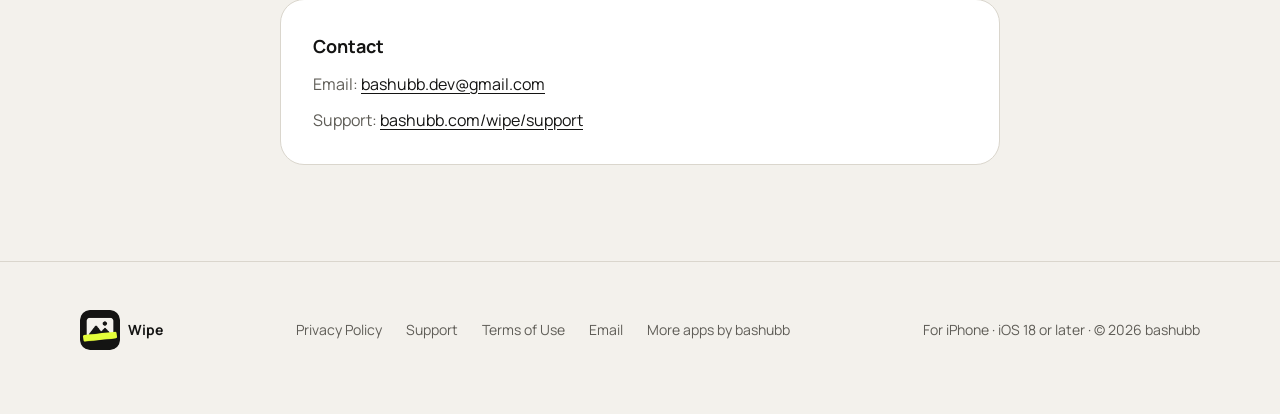
==== commit 620dd0fc: "Store status: live. data-store=live on all three pages (Coming soon gives way to the App Store badge" ====
--- a/docs/privacy/index.html
+++ b/docs/privacy/index.html
@@ -1,5 +1,5 @@
 <!doctype html>
-<html lang="en" class="no-js" data-store="soon">
+<html lang="en" class="no-js" data-store="live">
 <head>
 <meta charset="utf-8">
 <meta name="viewport" content="width=device-width, initial-scale=1">
@@ -34,7 +34,7 @@
     <a href="../#pricing">Pricing</a>
     <a href="../#faq">FAQ</a>
   </div>
-  <a class="btn sm cta when-live" href="https://apps.apple.com/us/search?term=Wipe%20Photo%20Metadata%20Cleaner" data-store-link>Download</a>
+  <a class="btn sm cta when-live" href="https://apps.apple.com/app/id6810408492" data-store-link>Download</a>
   <span class="btn sm cta when-soon" aria-disabled="true">Coming soon</span>
   <button class="burger" type="button" aria-expanded="false" aria-controls="menu" aria-label="Open menu"><span></span><span></span></button>
 </nav>
